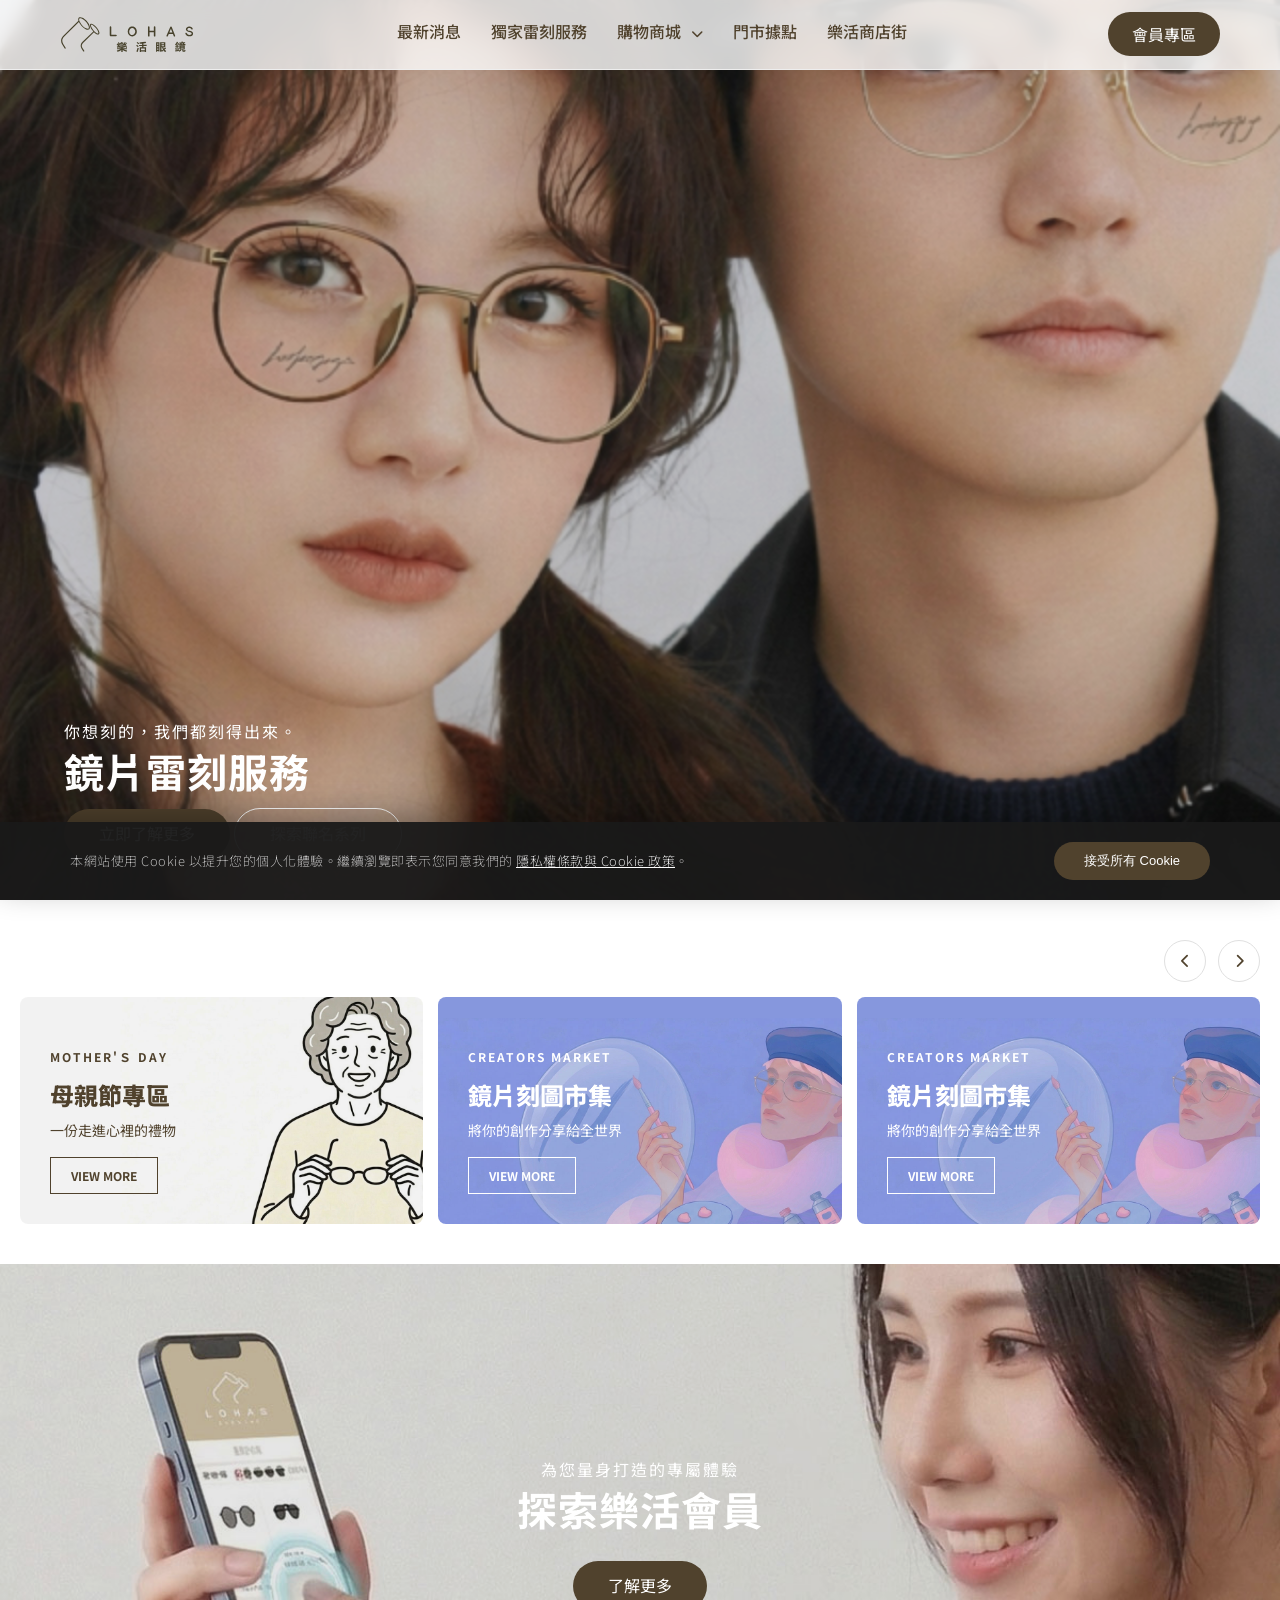
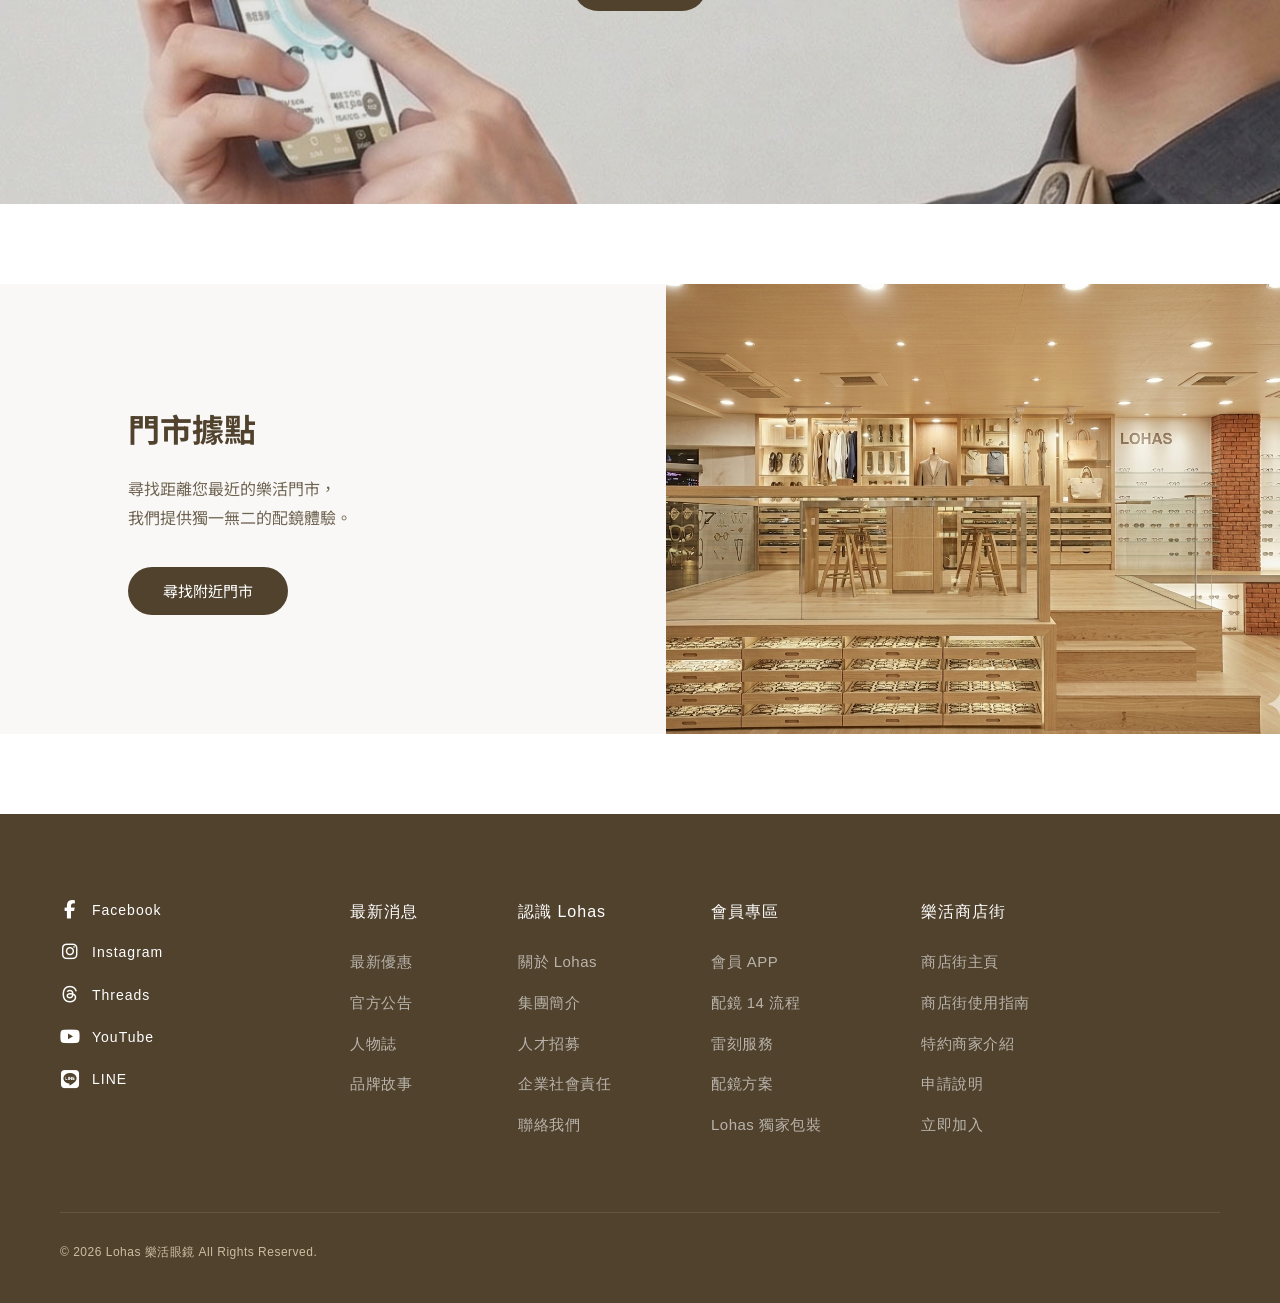
==== index.html @ c3aa62bb "Update index.html" ====
<!DOCTYPE html>
<html lang="zh-tw">
<head>
    <meta charset="UTF-8">
    <meta name="viewport" content="width=device-width, initial-scale=1.0">
    <title>Lohas 樂活眼鏡</title>
    <link rel="stylesheet" href="style.css">
    <link rel="stylesheet" href="https://cdnjs.cloudflare.com/ajax/libs/font-awesome/6.5.1/css/all.min.css">
    <link href="https://fonts.googleapis.com/css2?family=Noto+Sans+TC:wght@400;500;700&display=swap" rel="stylesheet">
</head>
<body>

<header class="main-header">
    <nav class="nav-container">
        <div class="logo">
    <a href="index.html">
        <img src="images/lohas-logo.svg" alt="Lohas樂活眼鏡">
    </a>
</div>

        <div class="menu-toggle" id="mobile-menu">
            <span class="bar"></span>
            <span class="bar"></span>
            <span class="bar"></span>
        </div>

        <ul class="nav-links" id="nav-list">
            <li><a href="/news/1-最新消息">最新消息</a></li>
            <li><a href="/page/1/457">獨家雷刻服務</a></li>
            <li class="dropdown-parent mega-menu-parent">
    <a href="#">購物商城 <i class="fas fa-chevron-down dropdown-icon"></i></a>
    <div class="mega-menu">
        <div class="mega-menu-container">
            <div class="mega-image">
                <img src="images/mega-parent.jpg" alt="購物商城導覽">
            </div>
            <div class="mega-content">
                <div class="mega-column">
                    <h4>光學眼鏡</h4>
                    <ul>
                        <li><a href="https://www.lohaseyewear.com/product/list/47">複合眼鏡</a></li>
                        <li><a href="https://www.lohaseyewear.com/product/list/48">眉框眼鏡</a></li>
                        <li><a href="https://www.lohaseyewear.com/product/list/45">金屬眼鏡</a></li>
                        <li><a href="https://www.lohaseyewear.com/product/list/46">粗框眼鏡</a></li>
                        <li><a href="https://www.lohaseyewear.com/product/list/292">雙槓眼鏡</a></li>
                        <li><a href="https://www.lohaseyewear.com/product/list/49">透明框眼鏡</a></li>
                    
                    </ul>
                </div>
                <div class="mega-column">
                    <h4>風格眼鏡</h4>
                    <ul>
                        <li><a href="https://www.lohaseyewear.com/product/list/7">MORRI｜木紋眼鏡</a></li>
                        <li><a href="https://www.lohaseyewear.com/product/list/50">時祤｜圓框眼鏡</a></li>
                        <li><a href="https://www.lohaseyewear.com/product/list/52">Oloroso｜原木眼鏡</a></li>
                        <li><a href="https://www.lohaseyewear.com/product/list/55">W｜商務眼鏡</a></li>
                        <li><a href="https://www.lohaseyewear.com/product/list/53">1974｜美式復古</a></li>
                        <li><a href="https://www.lohaseyewear.com/product/list/54">Twins Ocean｜兩用眼鏡</a></li>
                        <li><a href="https://www.lohaseyewear.com/product/list/56">BRONX｜嘻哈眼鏡</a></li>
                        <li><a href="https://www.lohaseyewear.com/product/list/57">THE BLOCK｜運動眼鏡</a></li>
                        <li><a href="https://www.lohaseyewear.com/product/list/51">Měi Lin｜男神眼鏡</a></li>
                        <li><a href="https://www.lohaseyewear.com/product/list/59">YOUNG｜輕熟款</a></li>
                        <li><a href="https://www.lohaseyewear.com/product/list/58">TAKUMI｜工藝眼鏡</a></li>
                    </ul>
                </div>
                <div class="mega-column">
                    <h4>周邊配件</h4>
                    <ul>
                        <li><a href="https://www.lohaseyewear.com/product/list/11">隱形眼鏡</a></li>
                        <li><a href="https://www.lohaseyewear.com/product/list/309">食鹽水｜保養液</a></li>
                        <li><a href="https://www.lohaseyewear.com/product/list/297">樂活包裝</a></li>
                        <li><a href="https://www.lohaseyewear.com/product/list/328">創意小物</a></li>
                    </ul>
                </div>
            </div>
        </div>
    </div>
</li>
            <li><a href="/allstore/1-門市據點">門市據點</a></li>
            <li><a href="/vipstore">樂活商店街</a></li>
            <li class="mobile-cta"><a href="/loginM.html" class="btn-primary">會員專區</a></li>
        </ul>

        <div class="nav-cta">
            <a href="#" class="btn-primary">會員專區</a>
        </div>
    </nav>
</header>
    
<section class="hero-banner">
    <div class="hero-content">
        <p class="hero-subtitle">你想刻的，我們都刻得出來。</p>
        <h1 class="hero-title">鏡片雷刻服務</h1>
        
        <div class="hero-btns">
            <a href="#" class="btn btn-primary">立即了解更多</a>
            <a href="#" class="btn btn-outline">探索聯名系列</a>
        </div>
    </div>
    <div class="hero-bg">
        <picture>
  <source srcset="images/hero-banner-mobile.jpg" media="(max-width: 768px)">
  <img src="images/hero-banner.jpg" alt="最新消息">
</picture>
    </div>
</section>
    
<section class="owndays-grid-section">
    <div class="owndays-wrapper">
        
        <div class="owndays-header">
            <div class="owndays-controls">
                <button class="scroll-btn prev-btn"><i class="fas fa-chevron-left"></i></button>
                <button class="scroll-btn next-btn"><i class="fas fa-chevron-right"></i></button>
            </div>
        </div>

        <div class="owndays-container" id="owndays-container">
           <a href="#" class="owndays-item mother-day">
                <div class="item-overlay">
                    <span class="tag">MOTHER'Ｓ DAY</span>
                    <h2>母親節專區</h2>
                    <p>一份走進心裡的禮物</p>
                    <span class="btn-more">VIEW MORE</span>
                </div>
                <picture>
                    <source srcset="images/mother-banner-mobile.jpg" media="(max-width: 768px)">
                    <img src="images/mother-banner.jpg" alt="母親節">
                </picture>
            </a>

            <a href="#" class="owndays-item creators-market">
                <div class="item-overlay">
                    <span class="tag">CREATORS MARKET</span>
                    <h2>鏡片刻圖市集</h2>
                    <p>將你的創作分享給全世界</p>
                    <span class="btn-more">VIEW MORE</span>
                </div>
                <img src="images/market-banner.jpg" alt="刻圖市集">
            </a>

             <a href="#" class="owndays-item creators-market">
                <div class="item-overlay">
                    <span class="tag">CREATORS MARKET</span>
                    <h2>鏡片刻圖市集</h2>
                    <p>將你的創作分享給全世界</p>
                    <span class="btn-more">VIEW MORE</span>
                </div>
                <img src="images/market-banner.jpg" alt="刻圖市集">
            </a>
            
        </div>
    </div>
</section>

<section class="secondary-banner">
    <div class="hero-bg">
        <picture>
            <source srcset="images/secondary-banner.jpg" media="(max-width: 768px)">
            <img src="images/secondary-banner.jpg" alt="更多樂活服務">
        </picture>
    </div>
    
    <div class="hero-content">
        <p class="hero-subtitle">為您量身打造的專屬體驗</p>
        <h2 class="hero-title">探索樂活會員</h2>
        <div class="hero-btns">
            <a href="#" class="btn btn-primary">了解更多</a>
        </div>
    </div>
</section>

<section class="store-location-section">
    <div class="store-location-container">
        <div class="store-text-block">
            <h2 class="store-title">門市據點</h2>
            <p class="store-desc">尋找距離您最近的樂活門市，<br>我們提供獨一無二的配鏡體驗。</p>
            <a href="/allstore/1-門市據點" class="btn btn-store">尋找附近門市</a>
        </div>
        <div class="store-image-block">
            <img src="images/store-exterior.jpg" alt="Lohas 樂活眼鏡 門市實景">
        </div>
    </div>
</section>
    
<script>
    // 手機版選單切換邏輯
    document.addEventListener('DOMContentLoaded', () => {
        const menu = document.getElementById('mobile-menu');
        const navList = document.getElementById('nav-list');

        menu.addEventListener('click', () => {
            menu.classList.toggle('active');
            navList.classList.toggle('active');
            // 防止捲動
            document.body.style.overflow = navList.classList.contains('active') ? 'hidden' : 'auto';
        });
    });
</script>

<script>
    document.addEventListener('DOMContentLoaded', () => {
        const cookieBanner = document.getElementById('cookie-banner');
        const acceptBtn = document.getElementById('accept-cookies');

        // 1. 檢查是否已經接受過 Cookie
        if (!localStorage.getItem('lohas_cookies_accepted')) {
            // 延遲 1.5 秒彈出，模仿高品質網頁的細節
            setTimeout(() => {
                cookieBanner.classList.add('show');
            }, 1500);
        }

        // 2. 點擊接受按鈕
        acceptBtn.addEventListener('click', () => {
            cookieBanner.style.transform = 'translateY(100%)'; // 向下滑動消失
            
            // 存入 localStorage，下次進站就不會再看到
            localStorage.setItem('lohas_cookies_accepted', 'true');
            
            // 延遲移除 class
            setTimeout(() => {
                cookieBanner.classList.remove('show');
            }, 600);
        });
    });
</script>

<script>
document.addEventListener('DOMContentLoaded', () => {
    // 取得所有 Footer 的標題 (<h3>)
    const footerHeaders = document.querySelectorAll('.footer-column h3');

    footerHeaders.forEach(header => {
        header.addEventListener('click', function() {
            // 只有在手機版 (螢幕寬度 <= 768px) 才執行
            if (window.innerWidth <= 768) {
                const column = this.parentElement;
                
                // 切換 active 狀態
                column.classList.toggle('active');
                
                // 偵錯用：如果有在主控台看到這行，代表 JS 沒問題
                console.log('Footer 點擊成功，目前狀態：', column.classList.contains('active'));
            }
        });
    });
});
</script>

<script>
    document.addEventListener('DOMContentLoaded', () => {
        // ... 原本的手機選單與 Cookie 邏輯 ...

        // 新增：手機版 Dropdown 點擊展開邏輯
        const dropdownParents = document.querySelectorAll('.dropdown-parent > a');
        
        dropdownParents.forEach(parent => {
            parent.addEventListener('click', function(e) {
                // 只有在手機版尺寸才觸發點擊展開
                if (window.innerWidth <= 768) {
                    e.preventDefault(); // 阻止原本的連結跳轉
                    const parentLi = this.parentElement;
                    parentLi.classList.toggle('active');
                }
            });
        });
    });
</script>
    
<script>
document.addEventListener('DOMContentLoaded', () => {
    const megaMenuParent = document.querySelector('.mega-menu-parent');
    
    if (megaMenuParent) {
        // 當滑鼠移入「購物商城」（電腦版巨型選單觸發點）
        megaMenuParent.addEventListener('mouseenter', () => {
            if (window.innerWidth > 768) {
                document.body.classList.add('no-scroll');
            }
        });

        // 當滑鼠移出巨型選單區域
        megaMenuParent.addEventListener('mouseleave', () => {
            if (window.innerWidth > 768) {
                document.body.classList.remove('no-scroll');
            }
        });
    }
});
</script>


<script>
document.addEventListener('DOMContentLoaded', () => {
    const cardContainer = document.getElementById('owndays-container');
    const prevBtn = document.querySelector('.prev-btn');
    const nextBtn = document.querySelector('.next-btn');

    if (cardContainer && prevBtn && nextBtn) {
        prevBtn.addEventListener('click', () => {
            // 動態取得第一張卡片的寬度，加上 15px 的 gap 間距
            const cardWidth = cardContainer.children[0].offsetWidth + 15;
            cardContainer.scrollBy({ left: -cardWidth, behavior: 'smooth' });
        });

        nextBtn.addEventListener('click', () => {
            const cardWidth = cardContainer.children[0].offsetWidth + 15;
            cardContainer.scrollBy({ left: cardWidth, behavior: 'smooth' });
        });
    }
});
</script> 

    
<footer class="main-footer">
    <div class="footer-container">
       
        <div class="footer-links">
            <div class="footer-social-wrap">
               
    <a href="#" class="social-link"><i class="fab fa-facebook-f"></i> Facebook</a>
    <a href="#" class="social-link"><i class="fab fa-instagram"></i> Instagram</a>
    <a href="#" class="social-link"><i class="fa-brands fa-threads"></i> Threads</a> <a href="#" class="social-link"><i class="fab fa-youtube"></i> YouTube</a>
    <a href="#" class="social-link"><i class="fab fa-line"></i> LINE</a>
            </div>
            <div class="footer-column">
                <h3>最新消息</h3>
                <ul>
                    <li><a href="#">最新優惠</a></li>
                    <li><a href="#">官方公告</a></li>
                    <li><a href="#">人物誌</a></li>
                    <li><a href="#">品牌故事</a></li>
                </ul>
            </div>

            <div class="footer-column">
                <h3>認識 Lohas</h3>
                <ul>
                    <li><a href="#">關於 Lohas</a></li>
                    <li><a href="#">集團簡介</a></li>
                    <li><a href="#">人才招募</a></li>
                    <li><a href="#">企業社會責任</a></li>
                    <li><a href="#">聯絡我們</a></li>
                </ul>
            </div>

            <div class="footer-column">
                <h3>會員專區</h3>
                <ul>
                    <li><a href="#">會員 APP</a></li>
                    <li><a href="#">配鏡 14 流程</a></li>
                    <li><a href="#">雷刻服務</a></li>
                    <li><a href="#">配鏡方案</a></li>
                    <li><a href="#">Lohas 獨家包裝</a></li>
                </ul>
            </div>

             <div class="footer-column">
                <h3>樂活商店街</h3>
                <ul>
                    <li><a href="#">商店街主頁</a></li>
                    <li><a href="#">商店街使用指南</a></li>
                    <li><a href="#">特約商家介紹</a></li>
                    <li><a href="#">申請說明</a></li>
                    <li><a href="#">立即加入</a></li>
                </ul>
            </div>
            
        </div>


<div class="footer-bottom">
        
            <p>&copy; 2026 Lohas 樂活眼鏡 All Rights Reserved.</p>
        </div>
    </div>
</footer>
    <div id="cookie-banner" class="cookie-banner">
    <div class="cookie-container">
        <div class="cookie-content">
            <p>本網站使用 Cookie 以提升您的個人化體驗。繼續瀏覽即表示您同意我們的 <a href="#privacy-policy">隱私權條款與 Cookie 政策</a>。</p>
        </div>
        <div class="cookie-actions">
            <button id="accept-cookies" class="btn-cookie-accept">接受所有 Cookie</button>
        </div>
    </div>
</div>
</body>
</html>
---- style.css ----
/* --- 基礎設定 --- */
* {
    margin: 0;
    padding: 0;
    box-sizing: border-box;
}

body {
    font-family: "Noto Sans TC", "PingFang TC", "Microsoft JhengHei", sans-serif;
    color: #333;
    line-height: 1.6;
}

/* --- Header 導覽列 --- */
.main-header {
    background-color: rgba(255, 255, 255, 0.8);
    backdrop-filter: blur(10px);
    -webkit-backdrop-filter: blur(10px);
    width: 100%;
    height: 70px;
    position: fixed;
    top: 0;
    left: 0;
    z-index: 9999;
    border-bottom: 1px solid #eee;
    display: flex;
    align-items: center;
}

.nav-container {
    width: 100%;
    max-width: 1200px;
    margin: 0 auto;
    padding: 0 20px;
    display: flex;
    justify-content: space-between;
    align-items: center;
}

/* Logo */
.logo img {
    /* 這是控制 Logo 大小的關鍵 */
    height: 35px; /* 電腦版建議高度 */
    width: auto;  /* 寬度自動依比例縮放 */
    display: block;
    object-fit: contain;
}

/* --- 電腦版巨型選單 (Mega Menu) --- */
@media (min-width: 769px) {
    /* 讓巨型選單相對於整個導覽列定位，以達到滿版感 */
    .mega-menu-parent {
        position: static !important; 
    }

    .mega-menu {
        position: absolute;
        top: 70px; /* Header 的高度 */
        left: 0;
        width: 100%;
        background-color: #fff;
        box-shadow: 0 15px 30px rgba(0, 0, 0, 0.05);
        border-bottom: 1px solid #eee;
        
        /* 隱藏邏輯 */
        opacity: 0;
        visibility: hidden;
        transform: translateY(10px);
        transition: all 0.4s cubic-bezier(0.25, 0.8, 0.25, 1);
        z-index: -1;
    }

    /* 滑過顯示 */
    .mega-menu-parent:hover .mega-menu {
        opacity: 1;
        visibility: visible;
        transform: translateY(0);
    }

    .mega-menu-container {
        display: flex;
        width: 100%;       /* 佔滿整個螢幕寬度 */
        height: 420px;     /* 固定高度 */
        margin: 0;         /* 移除置中，確保靠左 */
        padding: 0;        /* 移除內距 */
        background-color: #fff; /* 確保背景為純白 */
    }

    /* 3. 左側圖片區塊：確保寬度固定且圖片填滿 */
    .mega-image {
        flex: 0 0 45%;     /* 調整圖片佔比，可依需求縮放 */
        height: 100%;
        overflow: hidden; /* 確保圖片不溢出 */
    }

    .mega-image img {
        width: 100%;
        height: 100%;
        object-fit: cover;
        display: block;    /* 移除圖片下方微小間隙 */
    }

    /* 右側文字內容區 */
    .mega-content {
        flex: 1;
        display: grid;
        grid-template-columns: repeat(3, 1fr);
        max-height: 450px;
        overflow-y: auto;
        padding: 40px 40px 60px 80px;
        background-color: #fff;
        gap: 30px;
        align-content: start;
    }

    .mega-column h4 {
        font-size: 13px;
        color: #50422D;
        margin-bottom: 20px;
        font-weight: 500;
        letter-spacing: 1px;
        border-bottom: 1px solid #f0f0f0;
        padding-bottom: 10px;
    }

    .mega-column ul {
        list-style: none;
        padding: 0;
    }

    .mega-column ul li {
        margin-bottom: 12px;
    }

    .mega-column ul li a {
        font-size: 16px;
        color: #50422D;
        text-decoration: none;
        transition: color 0.3s;
    }

    .mega-column ul li a:hover {
        color: #CDBEA2;
    }
}

/* --- 手機版相容性修正 --- */
@media (max-width: 768px) {
    /* 隱藏巨型選單的圖片與橫向排版，維持原本的列表形式 */
    .mega-image {
        display: none;
    }
    
    .mega-menu {
        /* 覆寫電腦版定位，讓它在手機版變回正常的展開列表 */
        position: relative;
        top: 0;
        opacity: 1;
        visibility: visible;
        transform: none;
        box-shadow: none;
        max-height: 0;
        overflow: hidden;
        transition: max-height 0.4s ease;
    }

    /* 當手機版點擊 active 時展開 */
    .mega-menu-parent.active .mega-menu {
        max-height: 1000px;
    }

    .mega-content {
        padding: 10px 0;
    }

    .mega-column h4 {
        display: none; /* 手機版通常不顯示次級標題以精簡空間 */
    }

    .mega-column ul li a {
        font-size: 16px;
        padding: 12px 0;
        display: block;
        color: rgba(80, 66, 45, 0.7);
        text-align: center;
    }
}
/* --- 導覽列 Dropdown (電腦版) --- */
.nav-links li {
    position: relative; /* 讓次選單以此為定位基準 */
}

.dropdown-icon {
    font-size: 12px;
    margin-left: 6px;
    transition: transform 0.3s ease;
}

.dropdown-menu {
    position: absolute;
    top: 100%;
    left: 50%;
    transform: translateX(-50%) translateY(15px); /* 預設往下微調，準備做浮現動畫 */
    background-color: #ffffff;
    min-width: 160px;
    box-shadow: 0 8px 24px rgba(80, 66, 45, 0.08); /* 輕柔的大地色系陰影 */
    border-radius: 8px;
    padding: 10px 0;
    list-style: none;
    
    /* 預設隱藏 */
    opacity: 0;
    visibility: hidden;
    transition: all 0.3s cubic-bezier(0.25, 0.8, 0.25, 1);
}

/* 滑過時顯示選單與旋轉箭頭 */
.nav-links li.dropdown-parent:hover .dropdown-menu {
    opacity: 1;
    visibility: visible;
    transform: translateX(-50%) translateY(0);
}

.nav-links li.dropdown-parent:hover .dropdown-icon {
    transform: rotate(180deg);
}

/* Dropdown 內的連結樣式 */
.dropdown-menu li {
    width: 100%;
}

.dropdown-menu a {
    display: block;
    padding: 10px 24px;
    font-size: 15px;
    color: #50422D;
    text-align: center;
    transition: background-color 0.3s, color 0.3s;
}

.dropdown-menu a:hover {
    background-color: #F9F8F6; /* 極淡的溫潤背景色 */
    color: #CDBEA2;
}

/* 導覽連結 (電腦版) */
.nav-links {
    display: flex;
    list-style: none;
    gap: 30px;
    align-items: center; /* 確保主選單項目完美垂直置中 */
}

/* 基礎設定：應用於所有選單連結 */
.nav-links a {
    text-decoration: none !important; /* 強制移除預設底線 */
    color: #50422D;
    font-size: 16px;
    font-weight: 500;
    transition: color 0.3s;
}

/* 確保下拉選單 (光學眼鏡等) 滑過時維持變色，且絕對沒有底線 */
.dropdown-menu a:hover {
    color: #CDBEA2 !important; 
}

/* --- 電腦版主選單設定 --- */
@media (min-width: 769px) {
    /* 第一層主選單的 a 標籤設定 */
    .nav-links > li > a {
        display: inline-block;
        position: relative;
        padding-bottom: 6px; /* 在區塊內預留底線空間，不干擾外層排版高度 */
    }

    /* 主選單滑過時，文字維持原色 */
    .nav-links > li:hover > a {
        color: #50422D !important;
    }

    /* 繪製 1px 極細黑色底線 */
    .nav-links > li > a::after {
        content: '';
        position: absolute;
        bottom: 0;
        left: 0;
        width: 0;
        height: 1px;
        background-color: #000;
        transition: width 0.3s ease-in-out;
    }

    /* 排除手機版按鈕 (.mobile-cta) 不要產生底線 */
    .nav-links > li.mobile-cta > a::after {
        display: none !important;
    }

    /* 滑過主選單時，底線展開至 100% */
    .nav-links > li:not(.mobile-cta):hover > a::after {
        width: 100%;
    }

    /* 終極保險：徹底清除下拉選單內任何可能的底線與虛影 */
    .dropdown-menu a::after {
        content: none !important;
        display: none !important;
        width: 0 !important;
    }
}

/* 當選單開啟時，禁止 body 捲動 */
body.no-scroll {
    overflow: hidden;
    height: 100%;
}

/* 按鈕 */
.btn-primary {
    background-color: #50422D;
    color: #fff !important;
    padding: 10px 24px;
    border-radius: 50px;
    font-size: 16px;
    text-decoration: none;
    transition: background-color 0.3s ease; /* 新增這行：讓變色效果更順暢 */
}

.btn-primary:hover {
    background-color: #765F4A; 
}

.mobile-cta {
    display: none; /* 電腦版隱藏選單內的按鈕 */
}

/* 漢堡按鈕 (電腦版隱藏) */
.menu-toggle {
    display: none;
    flex-direction: column;
    cursor: pointer;
    gap: 6px;
}

.bar {
    width: 25px;
    height: 2px;
    background-color: #333;
    transition: 0.3s;
}

/* --- 手機版 RWD (螢幕小於 768px) --- */
@media screen and (max-width: 768px) {
    .nav-cta {
        display: none; /* 隱藏原本右側按鈕 */
    }
    .logo img {
        height: 28px; /* 手機版略縮小，更精緻 */
    }
    .menu-toggle {
        display: flex; /* 顯示漢堡按鈕 */
    }

    .nav-links {
        position: fixed;
        top: 70px;
        left: -100%; /* 預設藏在左邊 */
        width: 100%;
        height: calc(100vh - 70px);
        height: calc(100dvh - 70px);
        background-color: #fff;
        flex-direction: column;
        align-items: center;
        padding-top: 60px;
        padding-bottom: 80px;
        gap: 35px;
        transition: 0.4s ease-in-out;
        overflow-y: auto;
        -webkit-overflow-scrolling: touch;
        
    }

    .nav-links.active {
        left: 0; /* 點擊後展開 */
    }

    .nav-links a {
        font-size: 20px;
    }

    .mobile-cta {
        display: block;
        margin-top: 20px;
    }

    /* 漢堡變叉叉動畫 */
    .menu-toggle.active .bar:nth-child(1) {
        transform: translateY(8px) rotate(45deg);
    }
    .menu-toggle.active .bar:nth-child(2) {
        opacity: 0;
        transform: translateX(-10px); /* 讓它往旁邊滑出，確保不會留在原地變成點 */
    }
    .menu-toggle.active .bar:nth-child(3) {
        transform: translateY(-8px) rotate(-45deg);
    }

    /* 手機版 Dropdown 修正覆寫 */
    /* 這裡加入 :hover 是為了抵銷手機點擊時產生的殘留 hover 狀態 */
    .dropdown-menu,
    .nav-links li.dropdown-parent:hover .dropdown-menu {
        position: relative;
        top: 0;
        left: 0;
        transform: none !important; /* 加上 !important，絕對禁止它往旁邊亂跑 */
        box-shadow: none;
        background-color: transparent;
        min-width: 100%;
        padding: 0;
        
        /* 預設收合 */
        max-height: 0;
        overflow: hidden;
        opacity: 0;
        visibility: hidden;
        transition: max-height 0.4s ease, opacity 0.4s ease;
        
        /* 讓次選單的文字也跟著主選單置中 */
        text-align: center; 
    }

    .dropdown-menu a {
        font-size: 16px;
        padding: 12px 0;
        color: rgba(80, 66, 45, 0.7); /* 稍微淡一點，區分層級 */
    }

    /* 點擊展開後的狀態 */
    .nav-links li.dropdown-parent.active .dropdown-menu {
        max-height: 300px; /* 給予足夠的展開空間 */
        opacity: 1;
        visibility: visible;
        margin-top: 15px;  /* 展開時，與上方的字保持一點呼吸空間 */
    }

    /* 確保箭頭在手機版只有在 active (點擊展開) 時才反轉 */
    .dropdown-parent.active .dropdown-icon {
        transform: rotate(180deg) !important;
    }
    .nav-links li.dropdown-parent:hover .dropdown-icon {
        transform: none; /* 抵銷電腦版 hover 箭頭反轉 */
    }
    .nav-links li.dropdown-parent.active:hover .dropdown-icon {
        transform: rotate(180deg); /* 確保展開狀態下點擊不會轉回來 */
    }

    /* --- 修正：手機版主選單與箭頭的對齊 --- */
    .nav-links li.dropdown-parent > a {
        display: flex;
        align-items: center;
        justify-content: center; /* 確保在手機版置中 */
        gap: 8px; /* 文字與箭頭的間距 */
    }

    /* 確保箭頭大小在手機版適中，並有順暢的動畫 */
    .dropdown-parent .dropdown-icon {
        font-size: 14px; /* 箭頭稍微小一點比較精緻 */
        transition: transform 0.3s ease;
    }

    /* 確保展開時箭頭確實反轉 (提高權重) */
    .nav-links li.dropdown-parent.active > a .dropdown-icon {
        transform: rotate(180deg) !important;
    }
}
/* Hero Banner 容器 */
.hero-banner {
    position: relative;
    width: 100%;
    height: 100vh; /* 滿版高度，如需縮小可改為 80vh */
    display: flex;
    align-items: flex-end;    /* 垂直對齊：底部 */
    justify-content: flex-start; /* 水平對齊：左側 */
    overflow: hidden;
    color: #fff; /* 文字顏色通常為白色 */
    padding-left: 5%;        /* 距離左邊一段距離，更有設計感 */
    padding-bottom: 40px;     /* 距離底部一段距離 */
}

/* 背景圖處理 (仿 Gogoro 的沉浸式感) */
.hero-bg {
    position: absolute;
    top: 0;
    left: 0;
    width: 100%;
    height: 100%;
    z-index: -1; /* 確保在文字下方 */
}

.hero-bg img {
    width: 100%;
    height: 100%;
    object-fit: cover; /* 關鍵：圖片會填滿容器且不變形 */
    object-position: center;
}

/* 為了讓文字清楚，可加上暗色遮罩 */
.hero-bg::after {
    content: '';
    position: absolute;
    top: 0;
    left: 0;
    width: 100%;
    height: 100%;
    background: rgba(0, 0, 0, 0.1); /* 10% 透明黑色遮罩 */
}

/* 文字內容 */
.hero-content {
    text-align: left;
    max-width: 800px;
    padding: 0x;
    
}

.hero-title {
    font-size: 2.5rem; /* 大標題 */
    font-weight: 700;
    margin-top: -10px;
    margin-bottom: 5px;
    letter-spacing: 1px;
}

.hero-subtitle {
    font-size: 1.0rem;
    margin-bottom: 5px;
    font-weight: 400;
    letter-spacing: 2px;
}

/* 按鈕設計 (仿 Gogoro 圓角簡約風) */
.hero-btns .btn {
    display: inline-block;
    padding: 12px 35px;
    border-radius: 50px; /* 圓角按鈕 */
    text-decoration: none;
    font-weight: 400;
    transition: all 0.3s ease;
    margin: 0;
}

.btn-outline {
    border: 1px solid #fff;
    color: #fff;
}

.btn-outline:hover {
    background: #fff;
    color: #333;
}

/* 手機版適應 (RWD) */
@media (max-width: 768px) {
    .hero-banner {
        padding-left: 20px;    /* 縮小左側間距，適合手機螢幕 */
        padding-bottom: 40px;  /* 縮小底部間距 */
        align-items: flex-end; /* 確保垂直靠底 */
        justify-content: flex-start; /* 確保水平靠左 */
        height: 100svh;
    }

    .hero-content {
        max-width: 90%;        /* 讓內容在手機上稍微寬一點點 */
    }

    .hero-title {
        font-size: 2.0rem;     /* 縮小標題字體 (原為 2.5rem) */
        margin-bottom: 3px;
    }

    .hero-subtitle {
        font-size: 0.9rem;     /* 縮小副標題字體 (原為 1.0rem) */
        margin-bottom: 3px;
    }

    .hero-btns .btn {
        display: inline-block; /* 確保按鈕是併排或隨文字流動 */
        padding: 8px 25px;     /* 縮小按鈕 */
        font-size: 0.85rem;    
        margin-right: 10px;    /* 關鍵：增加按鈕右邊的間距 */
        margin-top: 10px;      /* 關鍵：若按鈕被迫換行時，上方不會黏在一起 */
    }
}
/* 內容區填充 */
.content {
    padding-top: 150px;
    text-align: center;
}

.owndays-grid-section {
    padding: 40px 0;
    background-color: #fff;
}

.owndays-wrapper {
    position: relative;
    max-width: 1400px;
    margin: 0 auto;
}

.owndays-container {
    display: flex;
    gap: 15px;
    padding: 0 20px; /* 保留原本的內距 */
    overflow-x: auto; 
    scroll-snap-type: x mandatory;
    scrollbar-width: none;
}

/* --- 新增：卡片區塊頂部的排版 --- */
.owndays-header {
    display: flex;
    justify-content: flex-end; /* 讓內容（按鈕）靠右對齊 */
    padding: 0 20px;
    margin-bottom: 15px;       /* 與下方的卡片保持一點距離 */
}

.owndays-controls {
    display: flex;
    gap: 12px; /* 兩個圈圈箭頭並排時的距離 */
}

/* --- 新增：電腦版圓圈箭頭按鈕樣式 --- */
.scroll-btn {
    /* 移除原本的 position, top, left, right 等絕對定位語法 */
    width: 42px;  /* 放在右上方可以稍微縮小一點點，更精緻 */
    height: 42px;
    background-color: #ffffff;
    border: 1px solid #e0e0e0; /* 改為極淡的灰色邊框 */
    border-radius: 50%;
    color: #50422D; 
    font-size: 14px; /* 箭頭稍微縮小 */
    cursor: pointer;
    display: flex;
    align-items: center;
    justify-content: center;
    transition: all 0.3s ease;
}

/* 滑過時變成樂活褐底白字 */
.scroll-btn:hover {
    background-color: #50422D;
    color: #ffffff;
    border-color: #50422D;
    
}

/* 將按鈕往內縮一點，讓它有一半疊在圖片上的精緻感 */
.prev-btn {
    left: 10px; 
}

.next-btn {
    right: 10px; 
}

/* --- 手機版隱藏按鈕 --- */
@media (max-width: 768px) {
    .scroll-btn {
        display: none !important; /* 手機版只需靠手動滑動，不需要箭頭 */
    }
}

/* 隱藏捲軸 */
.owndays-container::-webkit-scrollbar {
    display: none;
}

.owndays-item {
    position: relative;
    flex: 1; /* 桌機端自動平分空間 */
    min-width: 0;
    aspect-ratio: 16 / 9; /* 根據 OWNDAYS 比例調整 */
    overflow: hidden;
    scroll-snap-align: start;
    text-decoration: none;
    border-radius: 8px; /* 增加一點點日系溫潤感 */
}

.owndays-item img {
    width: 100%;
    height: 100%;
    object-fit: cover;
    transition: transform 0.5s ease;
}

/* 文字遮罩層 */
.item-overlay {
    position: absolute;
    top: 0;
    left: 0;
    width: 100%;
    height: 100%;
    padding: 30px;
    background: rgba(0, 0, 0, 0.05); /* 輕微暗化讓文字更清楚 */
    color: #fff;
    display: flex;
    flex-direction: column;
    justify-content: flex-end; /* 文字靠下 */
    z-index: 2;
}

.item-overlay .tag {
    font-size: 12px;
    letter-spacing: 2px;
    margin-bottom: 10px;
    font-weight: bold;
}

.item-overlay h2 {
    font-size: 24px;
    margin-bottom: 5px;
    font-weight: 800;
}

.item-overlay p {
    font-size: 14px;
    margin-bottom: 15px;
}

.btn-more {
    font-size: 12px;
    font-weight: bold;
    border: 1px solid #fff;
    padding: 8px 20px;
    width: fit-content;
    transition: 0.3s;
}

/* 滑過效果 */
.owndays-item:hover img {
    transform: scale(1.05);
}

.owndays-item:hover .btn-more {
    background: #fff;
    color: #000;
}

/* --- 手機版 RWD --- */
@media (max-width: 768px) {
    .owndays-item {
        flex: 0 0 85%; /* 手機上一張圖佔 90%，旁邊露出下一張圖的邊緣 */
        aspect-ratio: 4 / 3; /* 手機版通常比例會縮一點 */
        scroll-snap-align: center; /* 關鍵：滑動停止時，卡片會精準對齊我們在容器設定的 padding 位置 */
    }
    .owndays-item .item-overlay {
        padding: 20px;
        justify-content: flex-end; 
    }
    
    .owndays-container {
        padding-right: 30px; /* 增加右側留白感 */
        padding-bottom: 20px;
    }

    .item-overlay h2 {
        font-size: 18px;
        margin-bottom: 2px;
    }
    .item-overlay p {
        /* 縮小描述文字下方的 margin，讓按鈕更靠近底部 */
        margin-bottom: 10px; 
    }
    .owndays-grid-section {
        padding-top: 40px;
        padding-bottom: 20px; /* 原本是 40px，減去內層的 20px，讓上下視覺總和都是 40px */
    }
}

/* 針對母親節卡片修改文字與按鈕為樂活標準色 */
.mother-day .item-overlay {
    color: #50422D; /* 更改整體文字為深褐色 */
}

/* 將 VIEW MORE 按鈕的邊框與文字也改為深褐色 */
.mother-day .btn-more {
    border: 1px solid #50422D;
    color: #50422D;
}

/* 讓滑鼠移過去 (Hover) 時，按鈕變成深褐底白字，維持整體質感 */
.mother-day:hover .btn-more {
    background: #50422D;
    color: #ffffff;
}

/* --- 底部滿版橫幅 (Secondary Banner) --- */
.secondary-banner {
    position: relative;
    width: 100%;
    height: 60vh; /* 高度為螢幕的 60%，可依需求修改數字 */
    min-height: 400px; /* 確保螢幕太小時不會縮得太扁 */
    display: flex;
    align-items: center;     /* 垂直置中 */
    justify-content: center; /* 水平置中 */
    overflow: hidden;
    color: #fff;
}

/* 讓裡面的內容置中排版 */
.secondary-banner .hero-content {
    text-align: center; 
    z-index: 2; /* 確保文字在背景遮罩之上 */
    padding: 0 20px;
}

/* 讓按鈕在置中排版時更美觀 */
.secondary-banner .hero-btns .btn {
    margin: 15px 5px 0 5px;
}

/* 手機版 RWD 高度微調 */
@media (max-width: 768px) {
    .secondary-banner {
        height: 50vh; 
        min-height: 350px;
    }
}

/* --- 門市據點區塊 (左右分割版型) --- */
.store-location-section {
    width: 100%;
    background-color: #fff;
    padding: 80px 0; /* 讓上下留白多一點，營造日系空氣感 */
}

.store-location-container {
    width: 100%;       /* 改為 100% 寬度 */
    max-width: none;   /* 移除 1200px 的限制 */
    margin: 0 auto;
    display: flex;
    align-items: stretch; /* 讓左右區塊等高 */
    background-color: #F9F8F6; /* 溫潤的大地色系背景 */
    border-radius: 0px;
    overflow: hidden; /* 確保圖片圓角不會突出 */
    box-shadow: none; /* 滿版設計通常不使用外陰影 */
}

.store-text-block {
    flex: 4;
    padding: 40px 10%; /* 使用百分比 padding，確保在大螢幕上文字不會太靠邊 */
    display: flex;
    flex-direction: column;
    justify-content: center;
    align-items: flex-start;
}

.store-title {
    font-size: 32px;
    color: #50422D; /* 樂活標準色 */
    margin-bottom: 20px;
    font-weight: 700;
}

.store-desc {
    font-size: 16px;
    color: #50422D;
    line-height: 1.8;
    margin-bottom: 35px;
    opacity: 0.8; /* 稍微降低透明度，讓文字看起來更細緻不突兀 */
}

.btn-store {
    background-color: #50422D;
    color: #fff !important;
    padding: 12px 35px;
    border-radius: 50px;
    font-size: 15px;
    text-decoration: none;
    transition: background-color 0.3s ease;
}

.btn-store:hover {
    background-color: #765F4A; /* 滑入時顏色稍微變淺 */
}

.store-image-block {
    flex: 6;
    position: relative;
    min-height: 450px; /* 確保圖片區塊在電腦版有足夠高度 */
}

.store-image-block img {
    position: absolute;
    top: 0;
    left: 0;
    width: 100%;
    height: 100%;
    object-fit: cover; /* 讓圖片自動填滿且不變形 */
}

/* --- 手機版 RWD --- */
@media (max-width: 768px) {
    .store-location-section {
        padding: 40px 0;
    }

    .store-location-container {
        flex-direction: column-reverse; /* 關鍵：讓圖片在上，文字區塊在下 */
        border-radius: 0px;
        box-shadow: none;
    }

    .store-text-block {
        padding: 5px 25px 40px 25px;
        align-items: center; /* 手機版文字與按鈕置中 */
        text-align: center;
    }

    .store-title {
        font-size: 26px;
    }

    .store-desc {
        font-size: 15px;
        margin-bottom: 25px;
    }

    .store-image-block {
        width: 100%;
        min-height: 280px; /* 手機版圖片高度稍微縮減 */
    }

    .store-image-block img {
        /* 6. 確保圖片填滿 */
        position: relative;
        display: block;
        width: 100%;
        height: auto;
        aspect-ratio: 4 / 3 !important; 
        object-fit: cover; /* 確保圖片填滿正方形且不變形 */
    }
}

/* --- Footer 樣式 --- */
.main-footer {
    background-color: #50422D; /* 你指定的品牌褐色 */
    color: #ffffff;
    padding: 40px 0 40px;      /* 上方留白較多，增加高級感 */
    font-family: "PingFang TC", "Helvetica Neue", "Light", sans-serif; 
    font-weight: 400; /* 設定極細 */
    letter-spacing: 0.5px; /* 增加一點字距，看起來更清爽 */
}

/* 新增：將右側選單區塊往下推 */
.footer-column {
    margin-top: 45px; /* 數字可以微調，越大離頂部越遠 */
}

.footer-container {
    max-width: 1200px;
    margin: 0 auto;
    padding: 0 20px;
}

.footer-links {
    display: flex;
    justify-content: flex-start; /* 靠左排列 */
    gap: 100px;                  /* 欄位間距 */
    margin-bottom: 60px;
}

.footer-column h3 {
    font-size: 16px;
    /* 標題也不要太粗，使用 400 (正常) 或 300 (細) */
    font-weight: 400; 
    margin-bottom: 25px;
    color: #ffffff;
    letter-spacing: 1px;
}

.footer-column ul {
    list-style: none;
    padding: 0;
}

.footer-column ul li {
    margin-bottom: 15px;         /* 項目之間的間距 */
}

.footer-column ul li a {
    text-decoration: none;
    /* 將子項目顏色稍微調暗，視覺上字會顯得更纖細 */
    color: rgba(255, 255, 255, 0.6); 
    font-weight: 400; /* 極細 */
    font-size: 15px;  /* 稍微縮小字級 */
    transition: color 0.3s;
}

.footer-column ul li a:hover {
    color: #ffffff; /* 滑鼠移入才變亮白 */
}
/* --- 新增：社群連結樣式 (極簡反白風) --- */
.footer-social-wrap {
    display: flex;
    flex-direction: column;
    gap: 20px;             /* 電腦版直排的間距 */
    min-width: 150px;
    margin-right: 40px;    /* 讓社群區塊與右側的選單保持一點呼吸空間 */
    margin-top: 45px;  
}

.social-link {
    color: #ffffff;
    text-decoration: none;
    font-size: 14px;
    font-weight: 300;      /* 採用較細的字重，呼應 Gogoro 的現代科技感 */
    display: flex;
    align-items: center;
    gap: 12px;             /* icon 與文字的間距 */
    letter-spacing: 1px;
    transition: opacity 0.3s ease;
}

.social-link:hover {
    opacity: 0.6;          /* 輕微淡化的 Hover 效果 */
}

.social-link i {
    font-size: 18px;
    width: 20px;           /* 固定 icon 寬度，確保下方文字垂直對齊 */
    text-align: center;
}

/* --- 手機版 RWD 調整 --- */
@media screen and (max-width: 768px) {
    .footer-social-wrap {
        display: grid;
        grid-template-columns: repeat(2, 1fr); 
        gap: 15px 10px;          
        padding: 10px 0 30px 0;
        margin-right: 0;
        margin-bottom: 10px;
        border-bottom: 1px solid rgba(255, 255, 255, 0.1);
        margin-top: 0; 
    }
    
    .social-link {
        justify-content: flex-start; 
    }

}
/* 底部版權與 Logo */
.footer-bottom {
    border-top: 1px solid rgba(255, 255, 255, 0.1); /* 極淡的分隔線 */
    padding-top: 30px;
    display: flex;
    justify-content: space-between;
    align-items: center;
}

.footer-bottom p {
    color: #CDBEA2;
    font-size: 12px;
    font-weight: 400;
}

/* --- 手機版 RWD 修正 --- */
@media screen and (max-width: 768px) {
    .footer-links {
        flex-direction: column; /* 垂直排列 */
        gap: 0; /* 移除原本電腦版的間距 */
    }

    .footer-column {
        margin-top: 0; /* 【新增這行】手機版歸零，維持原本緊湊整齊的選單 */
        border-bottom: 1px solid rgba(255, 255, 255, 0.1);
    }

    .footer-column h3 {
        padding: 15px 0;
        cursor: pointer;
        display: flex;
        justify-content: space-between;
        align-items: center;
        margin-bottom: 0; /* 修正：收起時不要有底邊距 */
    }

    /* 加入 + 號圖示 */
    .footer-column h3::after {
        content: '+';
        font-size: 20px;
        transition: transform 0.3s;
    }

    /* 關鍵：預設隱藏清單 */
    .footer-column ul {
        display: block !important; /* 覆蓋掉可能影響的隱藏設定 */
        max-height: 0;
        overflow: hidden;
        transition: max-height 0.4s ease-out; 
        opacity: 0;
    }

    /* 當 .active 被 JS 加入時展開 */
    .footer-column.active ul {
        max-height: 500px; /* 給一個夠大的值 */
        opacity: 1;
        padding-bottom: 20px;
    }

    /* 旋轉 + 號變成 x */
    .footer-column.active h3::after {
        transform: rotate(45deg);
    }
}
/* --- Cookie Banner 基礎樣式 --- */
.cookie-banner {
    position: fixed;
    bottom: -150px; /* 初始隱藏 */
    left: 0;
    width: 100%;
    background-color: rgba(25, 25, 25, 0.96); /* 質感深色半透明 */
    color: #fff;
    z-index: 10001;
    padding: 20px 0;
    transition: transform 0.6s cubic-bezier(0.16, 1, 0.3, 1);
    box-shadow: 0 -10px 30px rgba(0, 0, 0, 0.3);
}

/* 顯示狀態 */
.cookie-banner.show {
    transform: translateY(-150px); /* 向上滑出 */
}

.cookie-container {
    max-width: 1200px;
    margin: 0 auto;
    padding: 0 30px;
    display: flex;
    justify-content: space-between;
    align-items: center;
}

.cookie-content p {
    font-size: 13px;
    font-weight: 200; /* 極細字體 */
    letter-spacing: 0.5px;
    color: rgba(255, 255, 255, 0.8);
    line-height: 1.6;
}

.cookie-content a {
    color: #fff;
    text-decoration: underline;
    transition: opacity 0.3s;
}

/* 按鈕樣式 - 延續你的品牌褐色 #50422D */
.btn-cookie-accept {
    background-color: #50422D;
    color: #fff;
    border: none;
    padding: 10px 30px;
    border-radius: 50px;
    font-size: 13px;
    font-weight: 400;
    cursor: pointer;
    white-space: nowrap;
    transition: all 0.3s ease;
}

.btn-cookie-accept:hover {
    background-color: #765F4A;
    transform: scale(1.05);
}

/* --- 手機版 RWD 調整 --- */
@media screen and (max-width: 768px) {
    .cookie-banner {
        padding: 25px 0;
    }
    
    .cookie-banner.show {
        transform: translateY(-100%); /* 在手機版確保完全蓋過底部 */
    }

    .cookie-container {
        flex-direction: column; /* 垂直排列 */
        text-align: center;
        gap: 20px;
    }

    .cookie-content p {
        font-size: 12px;
        padding: 0 10px;
    }

    .btn-cookie-accept {
        width: 100%; /* 按鈕滿版，方便點擊 */
        max-width: 280px;
    }
}
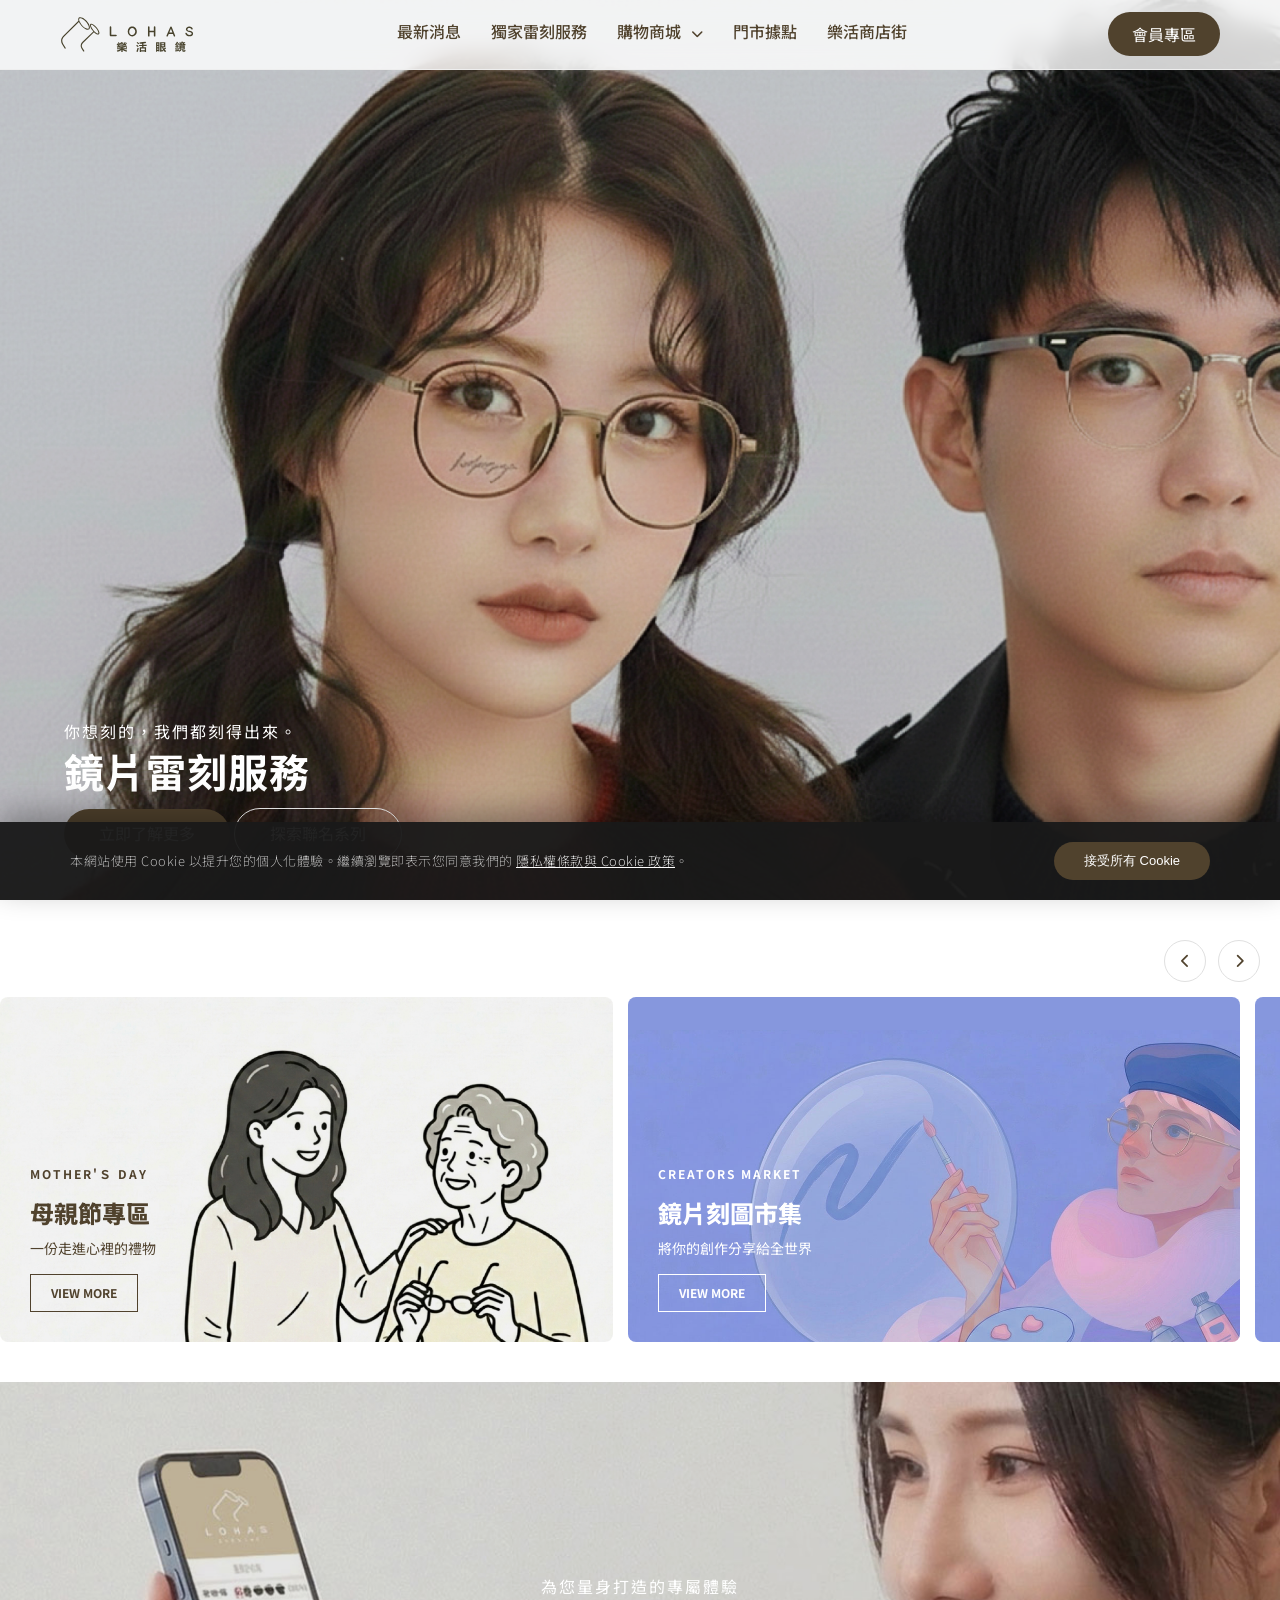
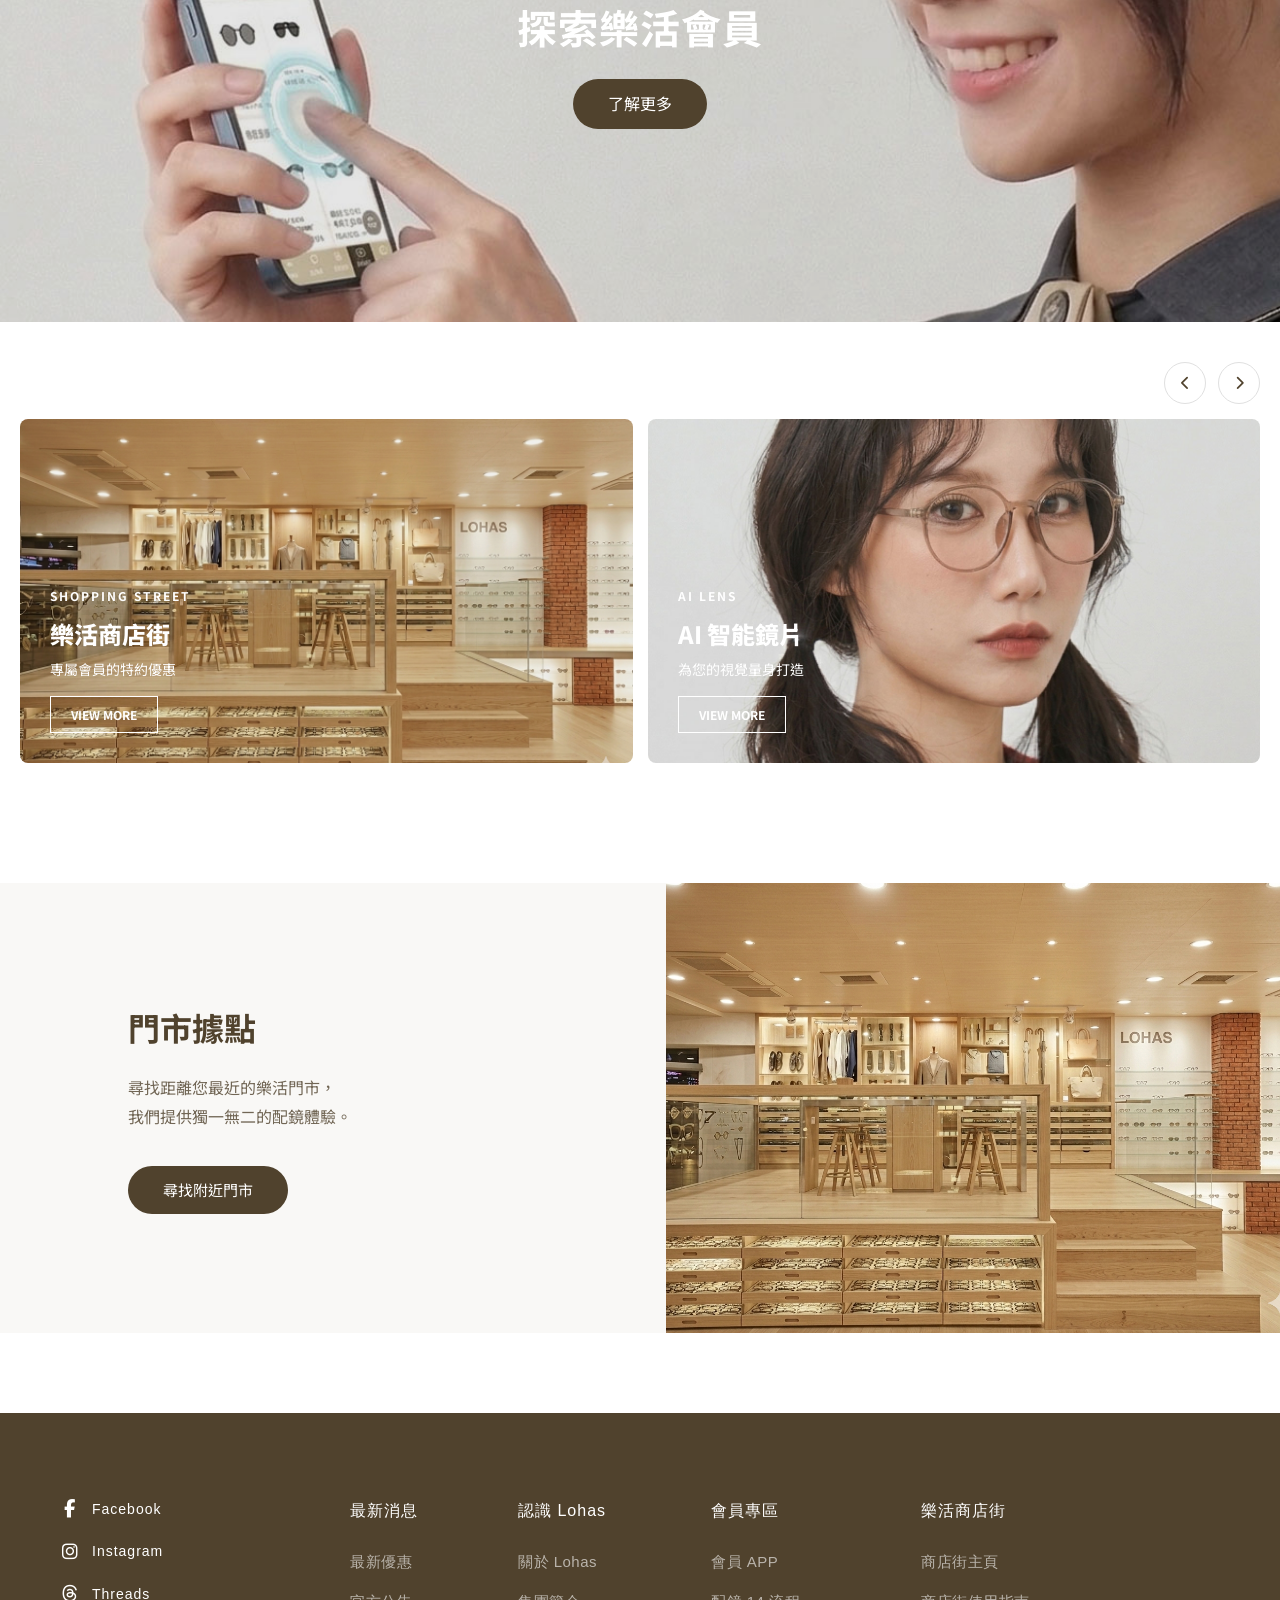
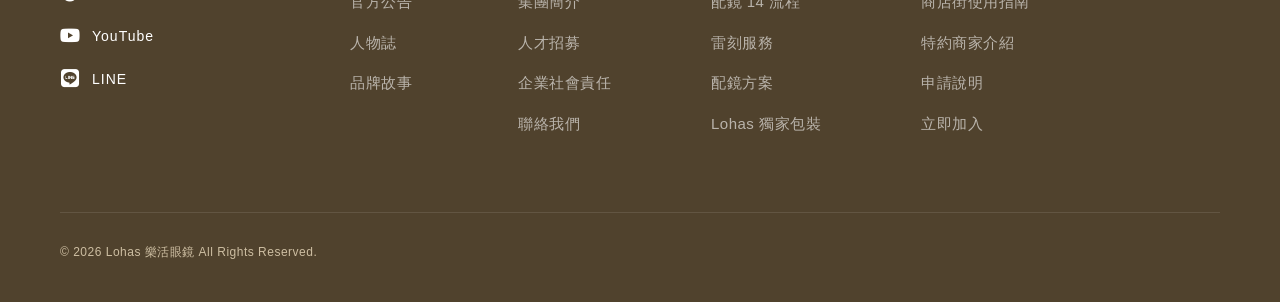
==== commit 958b5fbf: "Update index.html" ====
--- a/index.html
+++ b/index.html
@@ -170,6 +170,42 @@
     </div>
 </section>
 
+<section class="owndays-grid-section">
+    <div class="owndays-wrapper">
+        
+        <div class="owndays-header">
+            <div class="owndays-controls">
+                <button class="scroll-btn prev-btn-2"><i class="fas fa-chevron-left"></i></button>
+                <button class="scroll-btn next-btn-2"><i class="fas fa-chevron-right"></i></button>
+            </div>
+        </div>
+
+        <div class="owndays-container" id="extra-cards-container">
+            
+           <a href="#" class="owndays-item">
+                <div class="item-overlay">
+                    <span class="tag">SHOPPING STREET</span>
+                    <h2>樂活商店街</h2>
+                    <p>專屬會員的特約優惠</p>
+                    <span class="btn-more">VIEW MORE</span>
+                </div>
+                <img src="images/store-exterior.jpg" alt="樂活商店街">
+            </a>
+
+            <a href="#" class="owndays-item">
+                <div class="item-overlay">
+                    <span class="tag">AI LENS</span>
+                    <h2>AI 智能鏡片</h2>
+                    <p>為您的視覺量身打造</p>
+                    <span class="btn-more">VIEW MORE</span>
+                </div>
+                <img src="images/mega-parent.jpg" alt="AI 智能鏡片">
+            </a>
+            
+        </div>
+    </div>
+</section>
+    
 <section class="store-location-section">
     <div class="store-location-container">
         <div class="store-text-block">
--- a/style.css
+++ b/style.css
@@ -679,7 +679,7 @@
 
 .owndays-item {
     position: relative;
-    flex: 1; /* 桌機端自動平分空間 */
+    flex: 0 0 calc(50% - 7.5px);
     min-width: 0;
     aspect-ratio: 16 / 9; /* 根據 OWNDAYS 比例調整 */
     overflow: hidden;
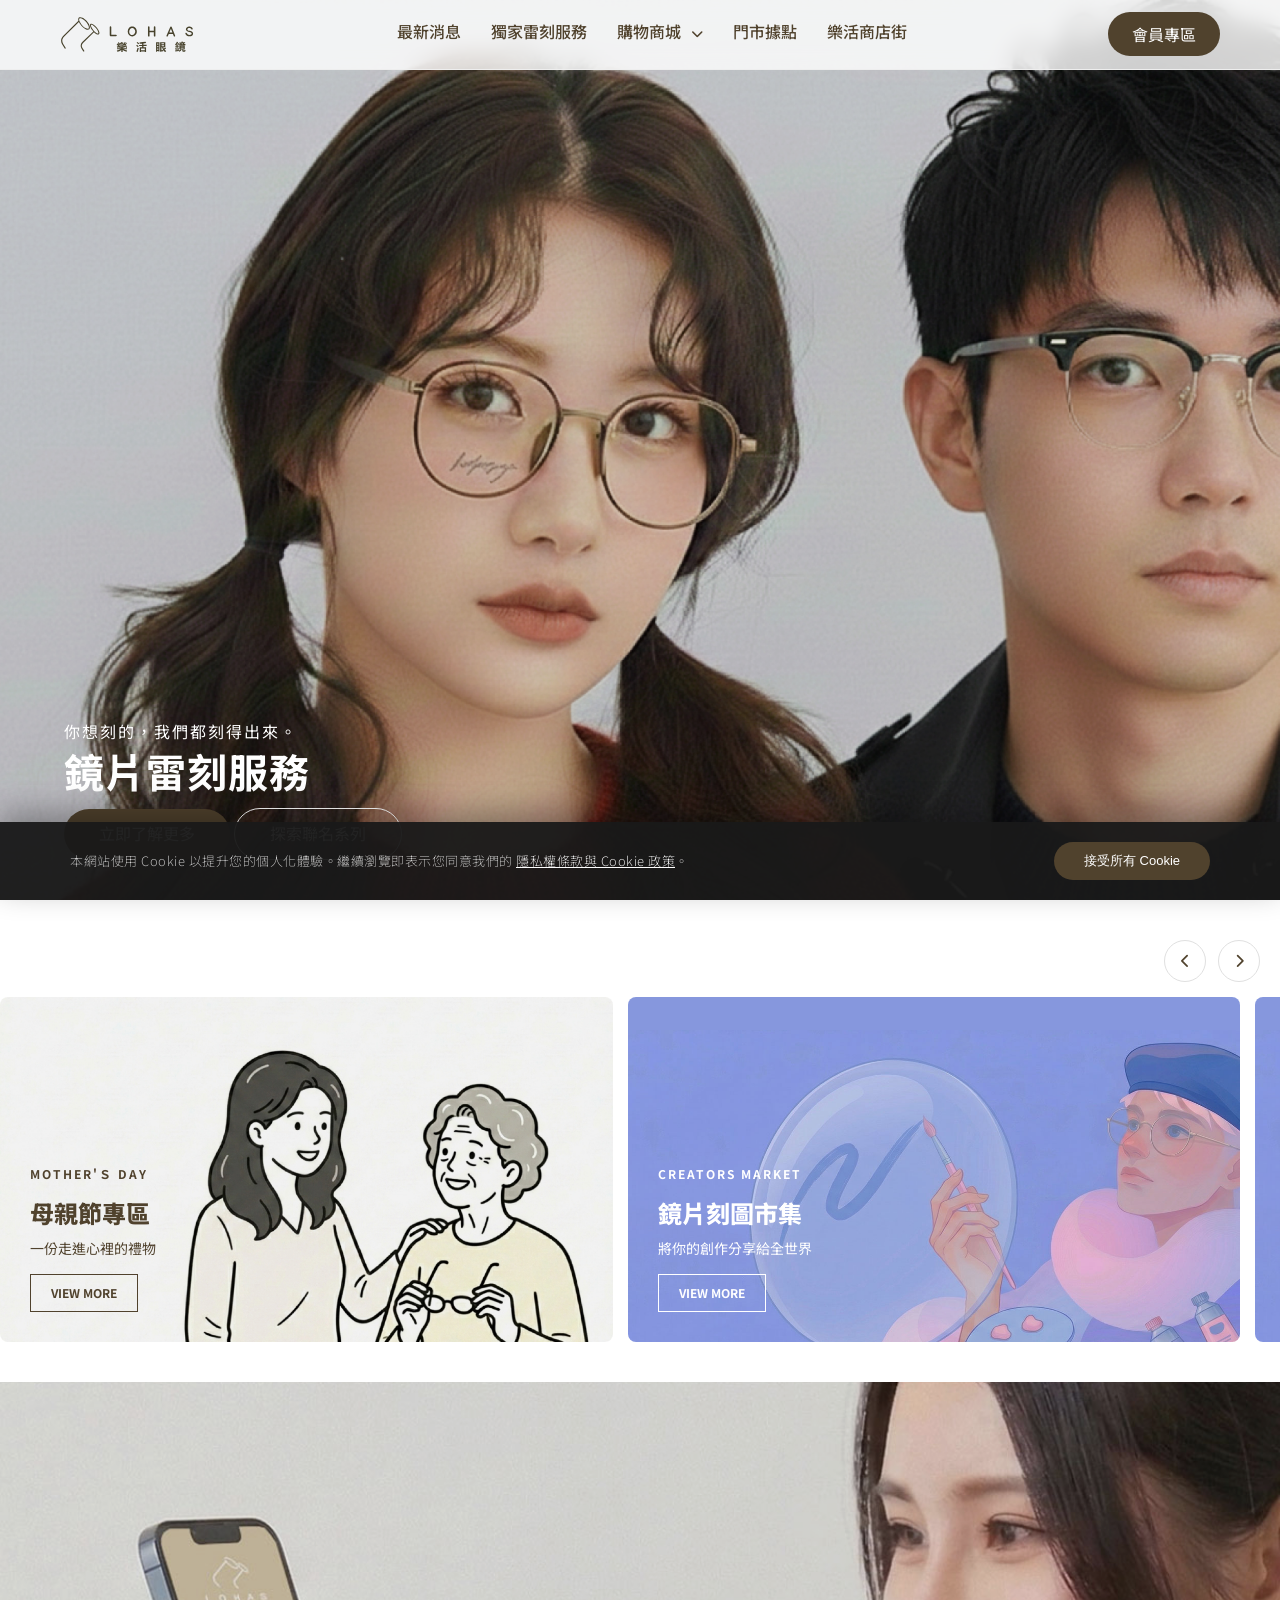
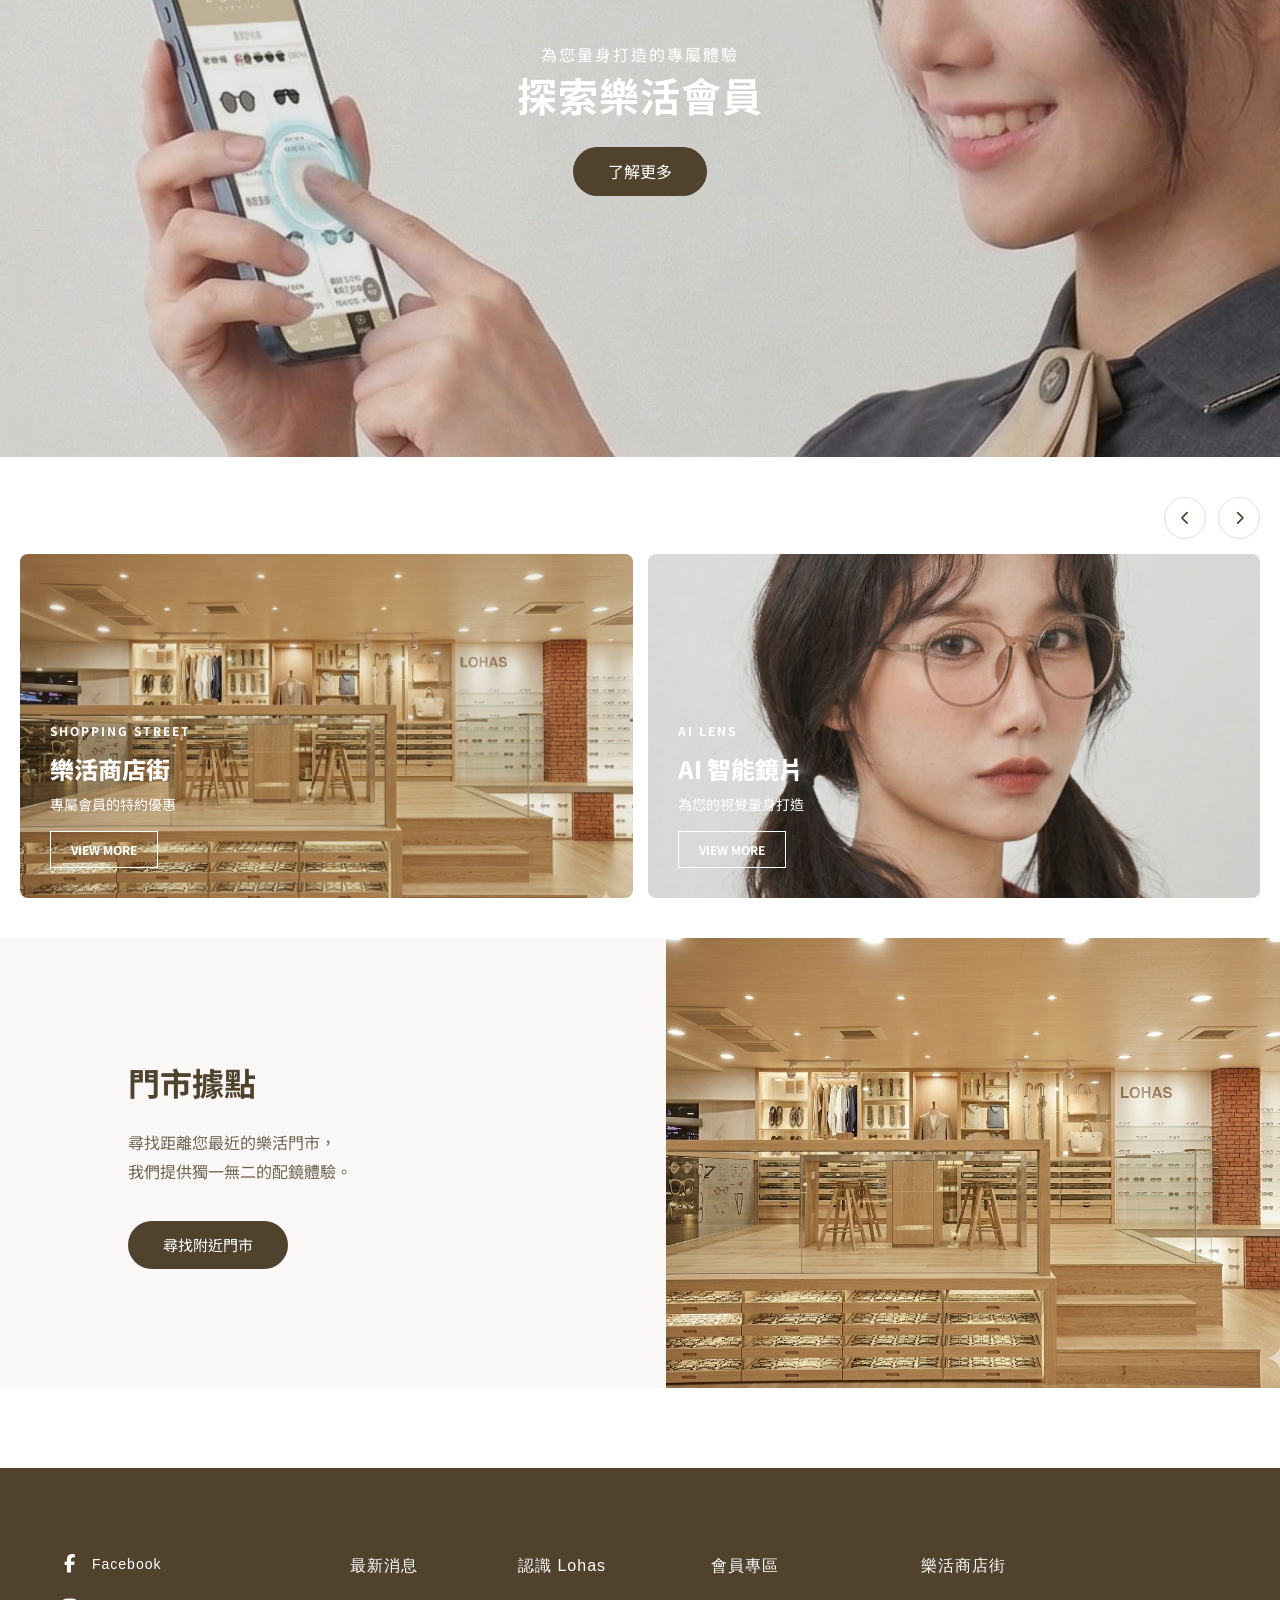
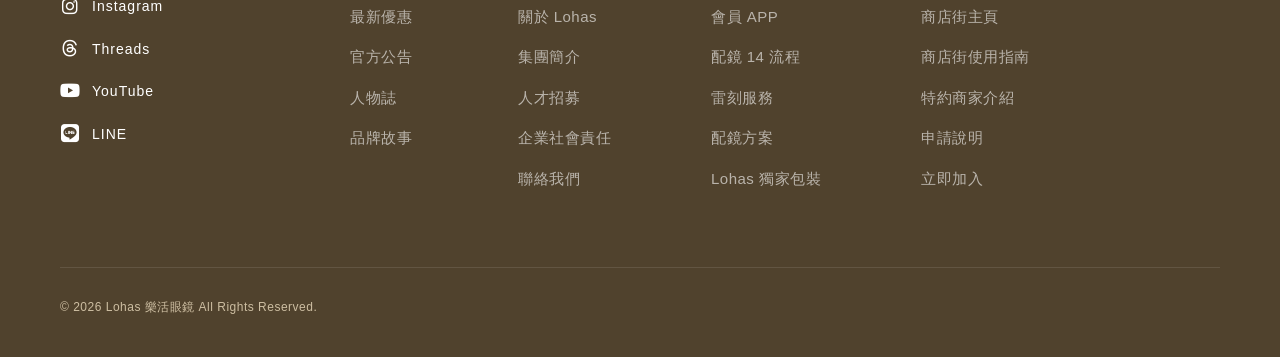
==== commit 5511bc6e: "Update index.html" ====
--- a/index.html
+++ b/index.html
@@ -26,7 +26,7 @@
 
         <ul class="nav-links" id="nav-list">
             <li><a href="/news/1-最新消息">最新消息</a></li>
-            <li><a href="/page/1/457">獨家雷刻服務</a></li>
+            <li><a href="engraving.html">獨家雷刻服務</a></li>
             <li class="dropdown-parent mega-menu-parent">
     <a href="#">購物商城 <i class="fas fa-chevron-down dropdown-icon"></i></a>
     <div class="mega-menu">
@@ -329,24 +329,42 @@
 
 <script>
 document.addEventListener('DOMContentLoaded', () => {
-    const cardContainer = document.getElementById('owndays-container');
-    const prevBtn = document.querySelector('.prev-btn');
-    const nextBtn = document.querySelector('.next-btn');
-
-    if (cardContainer && prevBtn && nextBtn) {
-        prevBtn.addEventListener('click', () => {
-            // 動態取得第一張卡片的寬度，加上 15px 的 gap 間距
-            const cardWidth = cardContainer.children[0].offsetWidth + 15;
-            cardContainer.scrollBy({ left: -cardWidth, behavior: 'smooth' });
-        });
-
-        nextBtn.addEventListener('click', () => {
-            const cardWidth = cardContainer.children[0].offsetWidth + 15;
-            cardContainer.scrollBy({ left: cardWidth, behavior: 'smooth' });
+    
+    // ======== 第一組：OWNDAYS 小卡 (母親節/市集) ========
+    const container1 = document.getElementById('owndays-container');
+    const prevBtn1 = document.querySelector('.prev-btn');
+    const nextBtn1 = document.querySelector('.next-btn');
+
+    if (container1 && prevBtn1 && nextBtn1) {
+        prevBtn1.addEventListener('click', () => {
+            const cardWidth = container1.children[0].offsetWidth + 15;
+            container1.scrollBy({ left: -cardWidth, behavior: 'smooth' });
+        });
+
+        nextBtn1.addEventListener('click', () => {
+            const cardWidth = container1.children[0].offsetWidth + 15;
+            container1.scrollBy({ left: cardWidth, behavior: 'smooth' });
+        });
+    }
+
+    // ======== 第二組：新增的小卡 (商店街/AI鏡片) ========
+    const container2 = document.getElementById('extra-cards-container');
+    const prevBtn2 = document.querySelector('.prev-btn-2');
+    const nextBtn2 = document.querySelector('.next-btn-2');
+
+    if (container2 && prevBtn2 && nextBtn2) {
+        prevBtn2.addEventListener('click', () => {
+            const cardWidth = container2.children[0].offsetWidth + 15;
+            container2.scrollBy({ left: -cardWidth, behavior: 'smooth' });
+        });
+
+        nextBtn2.addEventListener('click', () => {
+            const cardWidth = container2.children[0].offsetWidth + 15;
+            container2.scrollBy({ left: cardWidth, behavior: 'smooth' });
         });
     }
 });
-</script> 
+</script>
 
     
 <footer class="main-footer">
--- a/style.css
+++ b/style.css
@@ -774,7 +774,7 @@
         margin-bottom: 10px; 
     }
     .owndays-grid-section {
-        padding-top: 40px;
+        padding-top: 20px !important;
         padding-bottom: 20px; /* 原本是 40px，減去內層的 20px，讓上下視覺總和都是 40px */
     }
 }
@@ -800,7 +800,7 @@
 .secondary-banner {
     position: relative;
     width: 100%;
-    height: 60vh; /* 高度為螢幕的 60%，可依需求修改數字 */
+    height: 75vh; /* 高度為螢幕的%，可依需求修改數字 */
     min-height: 400px; /* 確保螢幕太小時不會縮得太扁 */
     display: flex;
     align-items: center;     /* 垂直置中 */
@@ -833,7 +833,7 @@
 .store-location-section {
     width: 100%;
     background-color: #fff;
-    padding: 80px 0; /* 讓上下留白多一點，營造日系空氣感 */
+    padding: 0 0 80px 0;
 }
 
 .store-location-container {
@@ -904,7 +904,7 @@
 /* --- 手機版 RWD --- */
 @media (max-width: 768px) {
     .store-location-section {
-        padding: 40px 0;
+        padding: 0 0 40px 0;
     }
 
     .store-location-container {
@@ -914,7 +914,7 @@
     }
 
     .store-text-block {
-        padding: 5px 25px 40px 25px;
+        padding: 40px 25px 40px 25px;
         align-items: center; /* 手機版文字與按鈕置中 */
         text-align: center;
     }
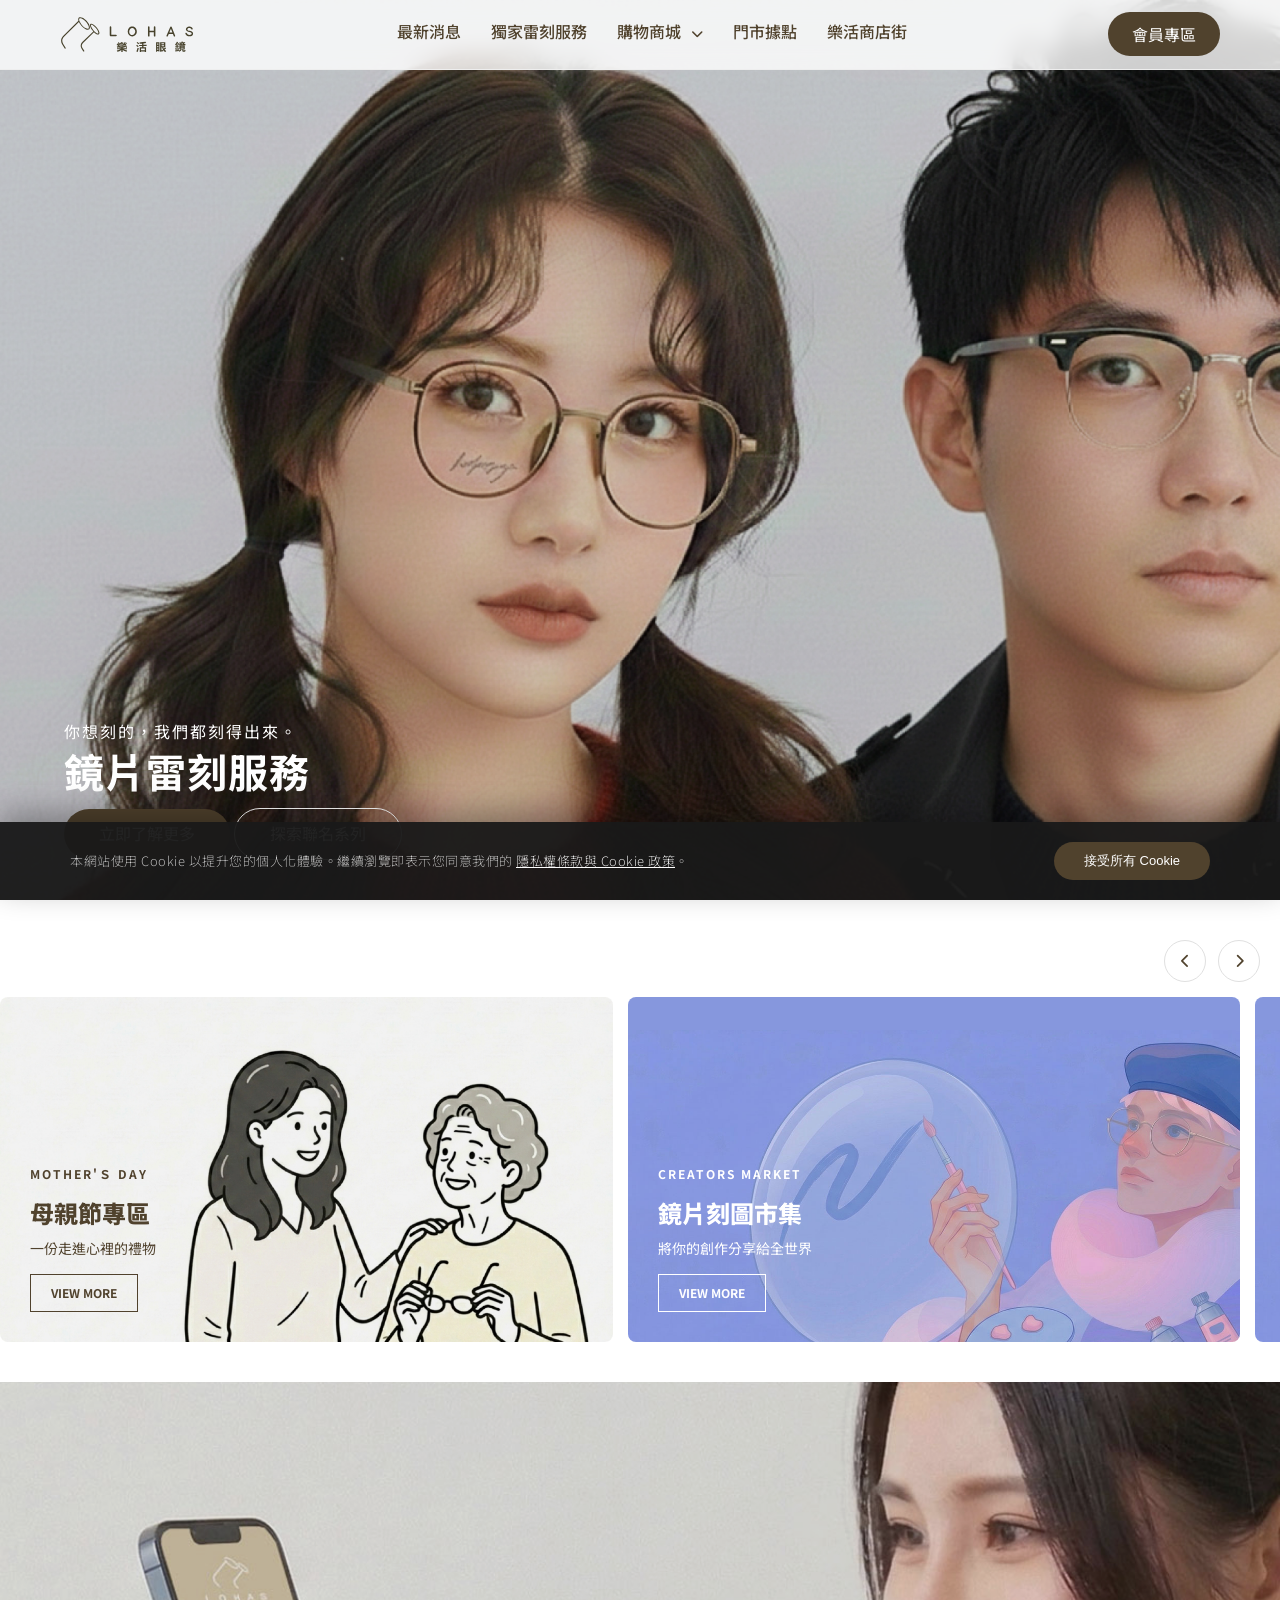
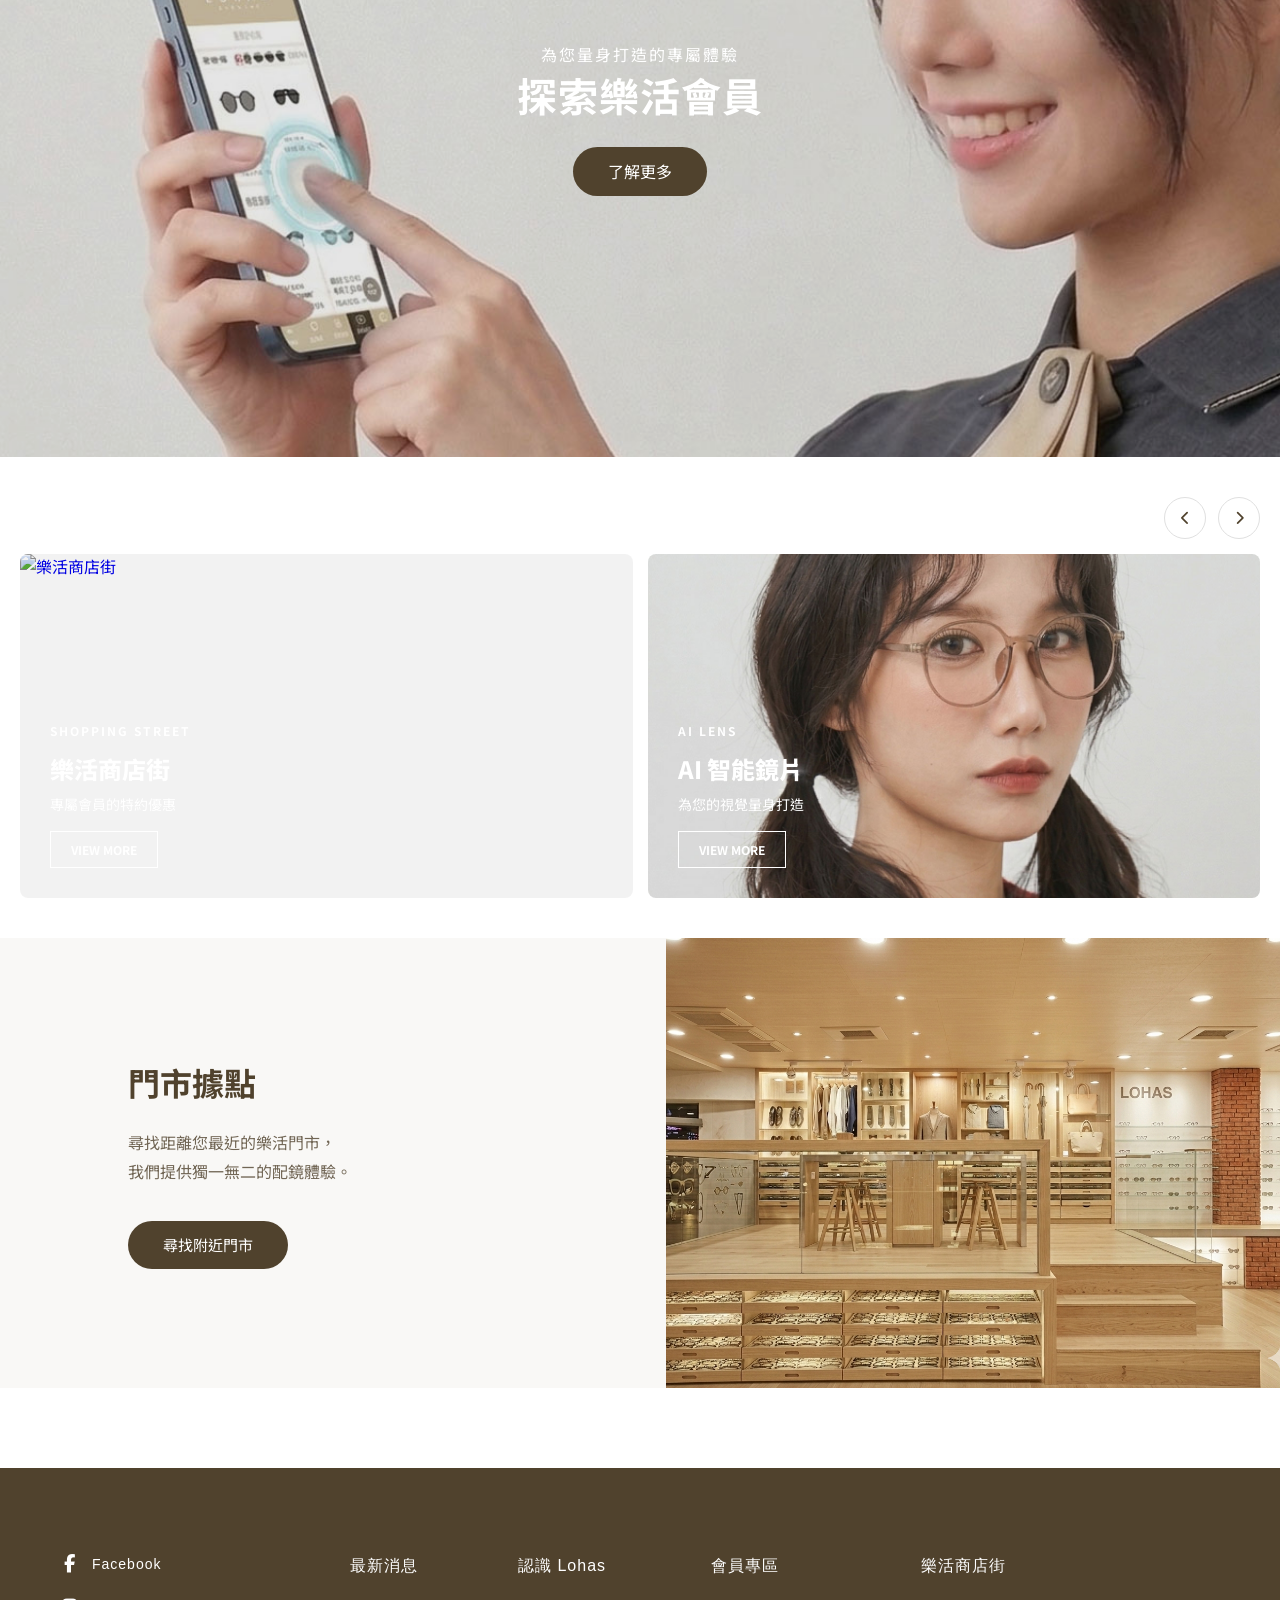
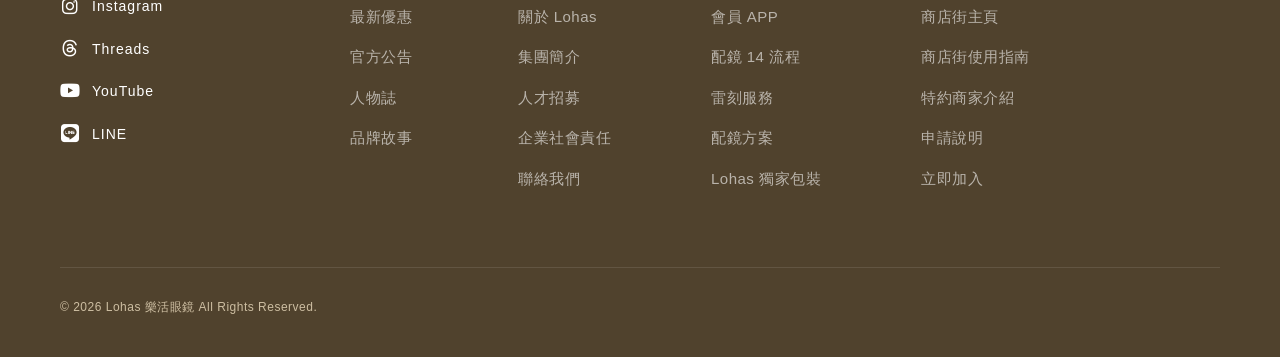
==== commit ea870a61: "Update index.html" ====
--- a/index.html
+++ b/index.html
@@ -189,7 +189,7 @@
                     <p>專屬會員的特約優惠</p>
                     <span class="btn-more">VIEW MORE</span>
                 </div>
-                <img src="images/store-exterior.jpg" alt="樂活商店街">
+                <img src="images/shopping-street.jpg" alt="樂活商店街">
             </a>
 
             <a href="#" class="owndays-item">
--- a/style.css
+++ b/style.css
@@ -914,7 +914,10 @@
     }
 
     .store-text-block {
-        padding: 40px 25px 40px 25px;
+        padding-top: 20px; 
+        padding-bottom: 40px;
+        padding-left: 25px;
+        padding-right: 25px;
         align-items: center; /* 手機版文字與按鈕置中 */
         text-align: center;
     }
@@ -1203,3 +1206,507 @@
         max-width: 280px;
     }
 }
+
+
+/* =========================================
+   獨立頁面：雷刻服務專屬樣式
+========================================= */
+
+.engraving-service-page {
+    background-color: #fff;
+    padding-top: 0; /* 移除推擠，讓 Banner 衝到最頂端 */
+}
+
+/* 共用：區塊標題與通用線條 */
+.engraving-service-page .section-header {
+    text-align: center;
+    margin: 60px 0 40px;
+    padding: 0 20px;
+}
+.engraving-service-page .section-title {
+    color: #50422D;
+    font-size: 28px;
+    letter-spacing: 2px;
+    font-weight: 700;
+}
+.engraving-service-page .title-line {
+    width: 40px;
+    height: 2px;
+    background: #50422D;
+    margin: 15px auto;
+}
+
+/* 區塊一：Hero Banner */
+.engraving-hero {
+    position: relative;
+    width: 100%;
+    height: 100vh; /* 滿版高度 */
+    display: flex;
+    align-items: flex-end; /* 文字靠底 */
+    justify-content: flex-start; /* 文字靠左 */
+    padding-left: 5%;
+    padding-bottom: 60px; /* 增加底部間距避免太貼齊邊緣 */
+    z-index: 1;
+}
+
+/* 確保背景圖與首頁邏輯一致 */
+.engraving-hero .hero-bg {
+    position: absolute;
+    top: 0;
+    left: 0;
+    width: 100%;
+    height: 100%;
+    z-index: -1; 
+}
+
+.engraving-hero .hero-bg img {
+    width: 100%;
+    height: 100%;
+    object-fit: cover;
+    object-position: center;
+}
+.engraving-hero::after {
+    background: rgba(0, 0, 0, 0.1); /* 僅保留 10% 透明度 */
+}
+
+.engraving-hero .hero-content {
+    z-index: 3;
+    position: relative;
+}
+
+.engraving-hero .hero-title {
+    font-size: 2.5rem; 
+    font-weight: 700;
+    margin-top: -10px;
+    margin-bottom: 5px;
+    letter-spacing: 1px;
+}
+
+.engraving-hero .hero-subtitle {
+    font-size: 1.0rem;
+    margin-bottom: 5px;
+    font-weight: 400;
+    letter-spacing: 2px;
+}
+.engraving-hero .hero-desc {
+    font-size: 16px; 
+    margin: 0 0 20px 0; /* 👉 配合靠左，取消置中並留適當下方間距 */
+    opacity: 0.9; 
+    line-height: 1.8;
+}
+.engraving-hero .hero-btns {
+    display: flex;
+    justify-content: flex-start;
+    flex-wrap: wrap;
+    gap: 5px; /* 直接使用 gap 產生按鈕間的水平與垂直間距 */
+    margin-top: 20px;
+}
+
+.engraving-hero .btn-outline {
+    border: 1px solid #000000; /* 黑色外框 */
+    color: #000000;           /* 黑色文字 */
+    background: transparent;
+    transition: all 0.3s ease;
+}
+
+/* 探索設計靈感按鈕：滑入時白底黑字 */
+.engraving-hero .btn-outline:hover {
+    background-color: #ffffff; /* 白色背景 */
+    color: #000000;           /* 黑色文字 */
+    border-color: #ffffff;     /* 邊框同步轉白，視覺更乾淨 */
+}
+
+/* 區塊二：技術規格 */
+.engraving-specs {
+    padding: 80px 0;
+    background-color: #F9F8F6;
+}
+.specs-container {
+    max-width: 1200px; margin: 0 auto;
+    display: flex; gap: 30px; padding: 0 20px;
+}
+.spec-card {
+    flex: 1; background: #fff; padding: 50px 30px;
+    border-radius: 12px; text-align: center;
+    box-shadow: 0 4px 15px rgba(0,0,0,0.02);
+    transition: transform 0.3s ease;
+}
+.spec-card:hover { transform: translateY(-10px); }
+.spec-icon { font-size: 40px; color: #CDBEA2; margin-bottom: 25px; }
+.spec-card h3 { color: #50422D; margin-bottom: 15px; }
+.spec-card p { font-size: 14px; color: #666; line-height: 1.6; }
+
+/* 區塊三：客製流程 */
+.engraving-process { padding: 80px 0; }
+.process-wrapper {
+    display: flex; align-items: center; justify-content: center;
+    gap: 30px; max-width: 1000px; margin: 0 auto; padding: 0 20px;
+}
+.process-item { text-align: center; flex: 1; }
+.step-circle {
+    width: 60px; height: 60px; border: 1px solid #50422D;
+    border-radius: 50%; display: flex; align-items: center; justify-content: center;
+    margin: 0 auto 20px; font-size: 18px; color: #50422D; font-weight: bold;
+}
+.process-item h4 { color: #50422D; margin-bottom: 10px; }
+.process-item p { font-size: 14px; color: #666; }
+.process-arrow { color: #CDBEA2; font-size: 24px; }
+
+/* 區塊四：靈感藝廊 */
+.inspiration-grid-section { padding-bottom: 100px; }
+.grid-container {
+    display: grid; grid-template-columns: repeat(auto-fit, minmax(250px, 1fr));
+    gap: 25px; max-width: 1200px; margin: 0 auto; padding: 0 20px;
+}
+.grid-item {
+    background: #fff; border-radius: 12px; overflow: hidden;
+    box-shadow: 0 5px 15px rgba(0,0,0,0.05); transition: transform 0.3s;
+}
+.grid-item:hover { transform: translateY(-5px); }
+.grid-img img { width: 100%; aspect-ratio: 16/9; object-fit: cover; }
+.grid-text { padding: 20px; }
+.grid-text .tag { font-size: 10px; color: #CDBEA2; letter-spacing: 1px; font-weight: bold; display: block; margin-bottom: 5px;}
+.grid-text h5 { color: #50422D; font-size: 18px; margin-bottom: 8px;}
+.grid-text p { font-size: 14px; color: #666; margin-bottom: 15px;}
+.btn-more-simple {
+    display: inline-block; 
+    text-decoration: none; 
+    background: none; 
+    border: 1px solid #ddd; 
+    color: #555;
+    padding: 6px 16px; 
+    font-size: 12px; 
+    border-radius: 4px;
+    cursor: pointer; 
+    transition: 0.3s;
+}
+.btn-more-simple:hover { 
+    background: #50422D; 
+    color: #fff; 
+    border-color: #50422D; 
+}
+
+/* 區塊五：FAQ */
+.engraving-faq { padding: 60px 0 80px; background: #F9F8F6; }
+.faq-container { max-width: 800px; margin: 0 auto; padding: 0 20px; }
+.faq-item { margin-bottom: 30px; border-bottom: 1px solid #eaeaea; padding-bottom: 20px; }
+.faq-item h4 { color: #50422D; margin-bottom: 12px; font-size: 18px; }
+.faq-item p { color: #666; font-size: 15px; line-height: 1.6; }
+
+/* 區塊六：門市預約 CTA */
+.store-cta-section { padding: 80px 20px; }
+.cta-box {
+    background: #50422D; padding: 50px; border-radius: 20px;
+    display: flex; justify-content: space-between; align-items: center;
+    max-width: 1000px; margin: 0 auto; color: #fff;
+}
+.cta-content h3 { font-size: 24px; margin-bottom: 10px; }
+.cta-content p { font-size: 15px; opacity: 0.8; }
+.cta-box .btn-primary { 
+    background: #fff !important; color: #50422D !important; 
+    font-weight: bold; border: none;
+}
+.cta-box .btn-primary:hover { background: #F9F8F6 !important; }
+
+/* 手機版 RWD 適應 */
+@media (max-width: 768px) {
+    .engraving-hero {
+        height: 100svh; /* 手機版滿版高度 */
+        padding-left: 20px;
+        padding-bottom: 40px;
+        align-items: flex-end;
+        justify-content: flex-start;
+    }
+    .engraving-hero .hero-title {
+        font-size: 2.0rem;
+        margin-bottom: 3px;
+    }
+    .engraving-hero .hero-subtitle {
+        font-size: 0.9rem;
+        margin-bottom: 3px;
+    }
+
+    .engraving-hero .hero-btns {
+        display: flex;
+        flex-direction: row; /* 確保按鈕橫向排列 */
+        flex-wrap: wrap;     /* 空間不足時才換行 */
+        gap: 8px;           /* 將原本的 15px 縮小至 8px，控制按鈕間的水平與垂直距離 */
+        margin-top: 5px;    /* 縮小按鈕區塊與上方文字的整體間距 */
+    }
+    
+    .engraving-hero .hero-btns .btn {
+        padding: 8px 20px;   /* 稍微縮減按鈕高度 */
+        font-size: 0.85rem;
+        margin: 0;           /* 移除舊有的 margin，統一由 gap 控制 */
+    }
+    .engraving-hero .hero-desc {
+        font-size: 14px;
+        margin-bottom: 10px; /* 從原本可能的 15px 或 20px 縮小至 10px */
+    }
+    .specs-container, .process-wrapper { flex-direction: column; gap: 40px; }
+    .process-arrow { transform: rotate(90deg); margin: -10px 0; }
+    .cta-box { flex-direction: column; text-align: center; gap: 25px; padding: 40px 20px; }
+}
+
+/* --- JINS Coordinate 1:1 復刻樣式 --- */
+
+.jins-style-page {
+    /* 使用乾淨的無襯線字體 */
+    font-family: "Helvetica Neue", Arial, "Noto Sans TC", sans-serif;
+    color: #000;
+    max-width: 1200px;
+    margin: 0 auto;
+    padding: 60px 20px 100px;
+}
+
+/* 標題區 */
+.page-header {
+    text-align: center;
+    margin-bottom: 25px;
+}
+
+.page-title {
+    font-size: 24px;
+    font-weight: 700;
+    letter-spacing: 2px;
+}
+
+/* 頂部分類頁籤 */
+.top-tabs {
+    display: flex;
+    justify-content: center;
+    gap: 40px;
+    margin-bottom: 50px;
+}
+
+.top-tabs a {
+    color: #999;
+    text-decoration: none;
+    font-size: 14px;
+    font-weight: 700;
+    padding-bottom: 8px;
+    position: relative;
+    letter-spacing: 1px;
+    transition: color 0.3s;
+}
+
+.top-tabs a:hover {
+    color: #000;
+}
+
+.top-tabs a.active {
+    color: #000;
+}
+
+/* JINS 經典的粗黑底線 */
+.top-tabs a.active::after {
+    content: '';
+    position: absolute;
+    bottom: -1px;
+    left: 0;
+    width: 100%;
+    height: 3px;
+    background-color: #000;
+}
+
+/* 佈局架構 */
+.main-layout {
+    display: flex;
+    align-items: flex-start;
+}
+
+/* 左側篩選欄 */
+.jins-sidebar {
+    width: 220px;
+    flex-shrink: 0;
+    margin-right: 50px;
+}
+
+.filter-block {
+    margin-bottom: 40px;
+}
+
+.filter-block h3 {
+    font-size: 13px;
+    font-weight: 700;
+    border-bottom: 1px solid #000;
+    padding-bottom: 10px;
+    margin-bottom: 15px;
+}
+
+.filter-list {
+    list-style: none;
+    padding: 0;
+    margin: 0;
+}
+
+.filter-list li {
+    margin-bottom: 12px;
+}
+
+.filter-list label {
+    font-size: 13px;
+    color: #333;
+    cursor: pointer;
+    display: flex;
+    align-items: center;
+    gap: 8px;
+}
+
+/* 強制將 JINS 表單元素變為黑色系 */
+.filter-list input[type="radio"], 
+.filter-list input[type="checkbox"] {
+    accent-color: #000;
+    width: 14px;
+    height: 14px;
+}
+
+/* 左側 Hashtag 雲 */
+.hashtag-cloud {
+    display: flex;
+    flex-wrap: wrap;
+    gap: 8px;
+}
+
+.hashtag-cloud a {
+    font-size: 12px;
+    color: #666;
+    text-decoration: none;
+    background: #f5f5f5;
+    padding: 4px 10px;
+    transition: 0.3s;
+}
+
+.hashtag-cloud a:hover {
+    background: #e0e0e0;
+    color: #000;
+}
+
+/* 右側主內容區 */
+.content-area {
+    flex-grow: 1;
+}
+
+.result-count {
+    font-size: 12px;
+    color: #666;
+    margin-bottom: 20px;
+    border-bottom: 1px solid #eee;
+    padding-bottom: 10px;
+}
+
+/* 四欄式畫廊網格 */
+.coord-grid {
+    display: grid;
+    grid-template-columns: repeat(4, 1fr);
+    gap: 25px 15px; /* 上下間距較大，左右間距較小 */
+}
+
+.coord-item {
+    text-decoration: none;
+    color: #000;
+    display: block;
+    transition: opacity 0.3s;
+}
+
+.coord-item:hover {
+    opacity: 0.7; /* JINS 特有的懸浮淡化效果 */
+}
+
+.coord-img {
+    width: 100%;
+    aspect-ratio: 3 / 4; /* JINS 愛用的直立相片比例 */
+    object-fit: cover;
+    margin-bottom: 12px;
+    background-color: #f9f9f9;
+}
+
+.coord-author {
+    display: flex;
+    align-items: center;
+    gap: 8px;
+    margin-bottom: 5px;
+}
+
+.coord-avatar {
+    width: 22px;
+    height: 22px;
+    border-radius: 50%;
+    object-fit: cover;
+    border: 1px solid #eee;
+}
+
+.coord-name {
+    font-size: 11px;
+    color: #666;
+}
+
+.coord-title {
+    font-size: 12px;
+    font-weight: 700;
+    line-height: 1.4;
+}
+
+/* 底部 JINS 風格分頁器 */
+.jins-pagination {
+    display: flex;
+    justify-content: center;
+    gap: 5px;
+    margin-top: 60px;
+}
+
+.jins-pagination a, 
+.jins-pagination span {
+    display: inline-flex;
+    align-items: center;
+    justify-content: center;
+    width: 36px;
+    height: 36px;
+    font-size: 13px;
+    color: #333;
+    text-decoration: none;
+    border: 1px solid transparent;
+}
+
+.jins-pagination a:hover {
+    border-color: #ddd;
+}
+
+.jins-pagination span.current {
+    background-color: #000;
+    color: #fff;
+}
+
+/* --- 手機版 RWD 適應 --- */
+@media (max-width: 768px) {
+    .top-tabs {
+        gap: 20px;
+        overflow-x: auto;
+        white-space: nowrap;
+        padding-bottom: 15px;
+        justify-content: flex-start;
+    }
+    
+    .main-layout {
+        flex-direction: column;
+    }
+
+    /* 手機版將側邊欄搬到底部或折疊 (這裡採取 JINS 常用的排列方式：先圖片後篩選) */
+    .jins-sidebar {
+        width: 100%;
+        margin-right: 0;
+        margin-top: 40px;
+        order: 2; /* 將篩選器移到圖片下方 */
+    }
+
+    .content-area {
+        order: 1;
+        width: 100%;
+    }
+
+    /* 手機版變成雙欄網格 */
+    .coord-grid {
+        grid-template-columns: repeat(2, 1fr);
+        gap: 20px 10px;
+    }
+}
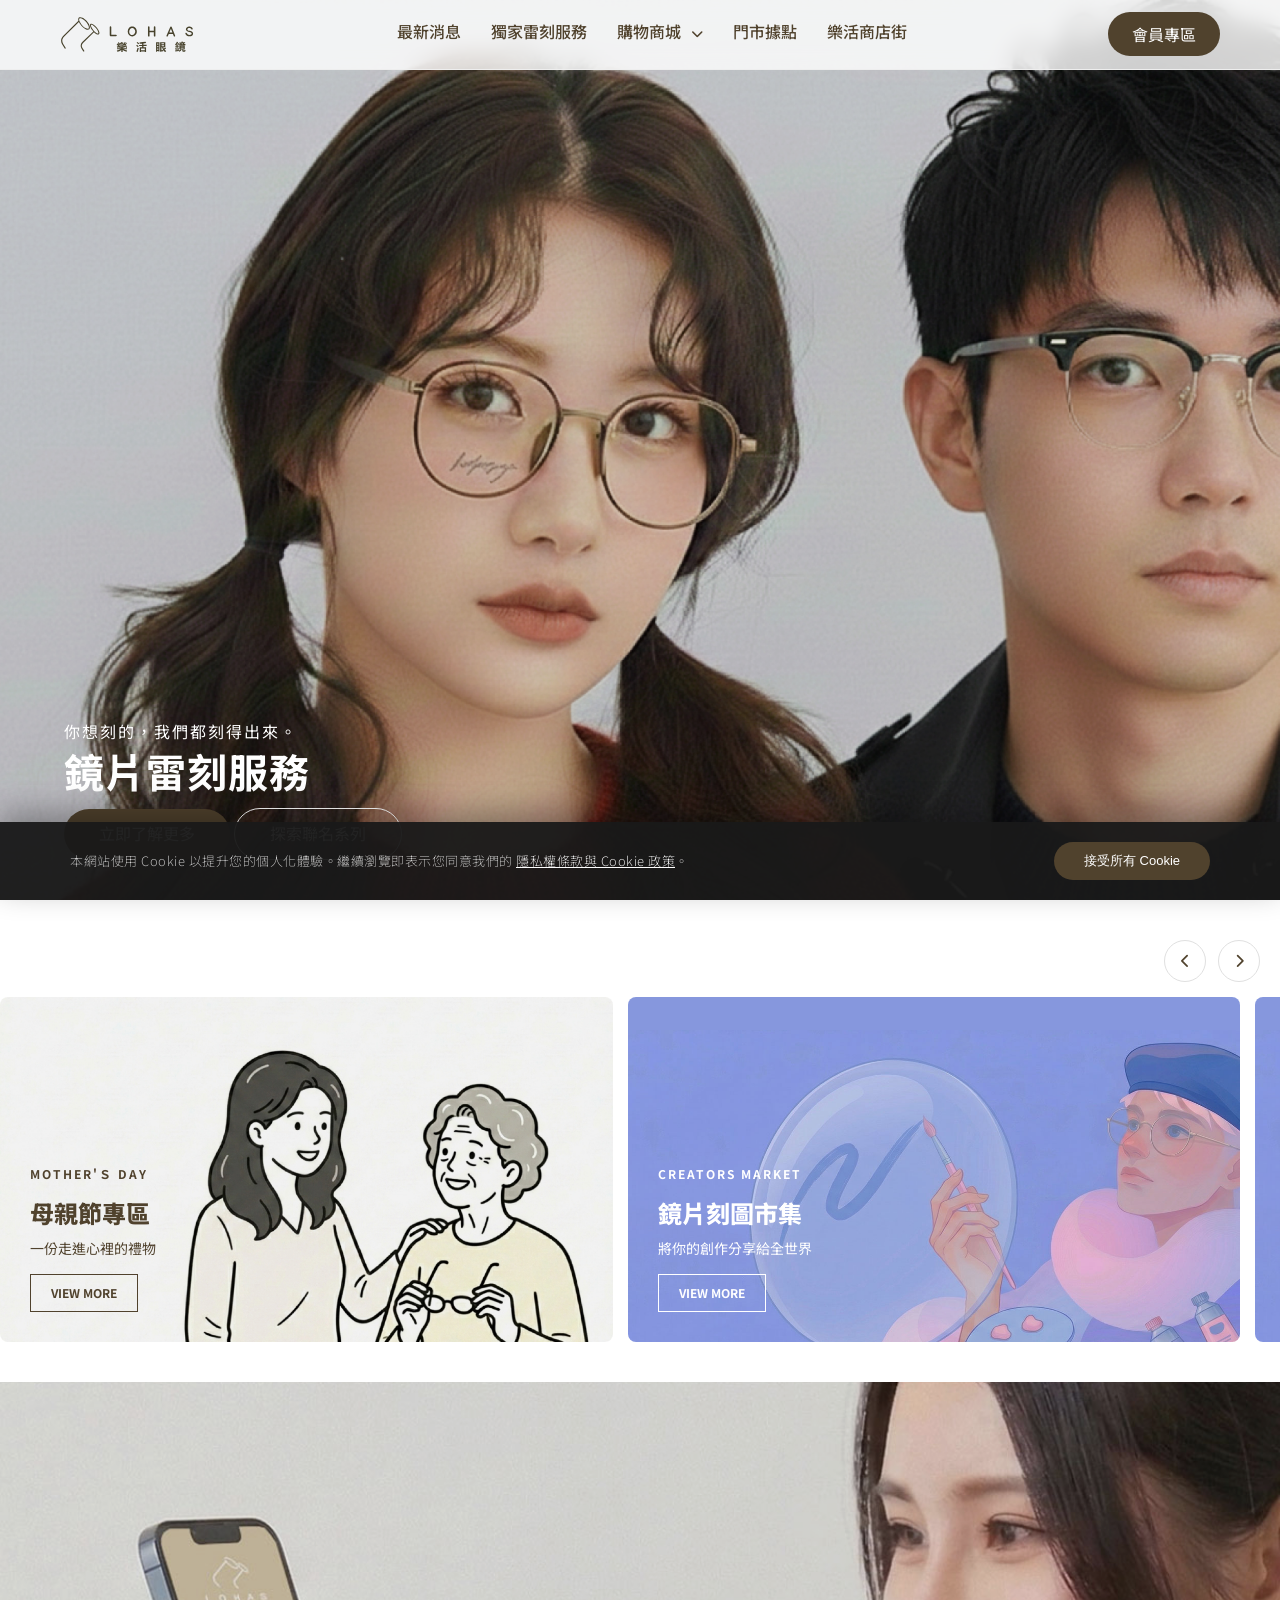
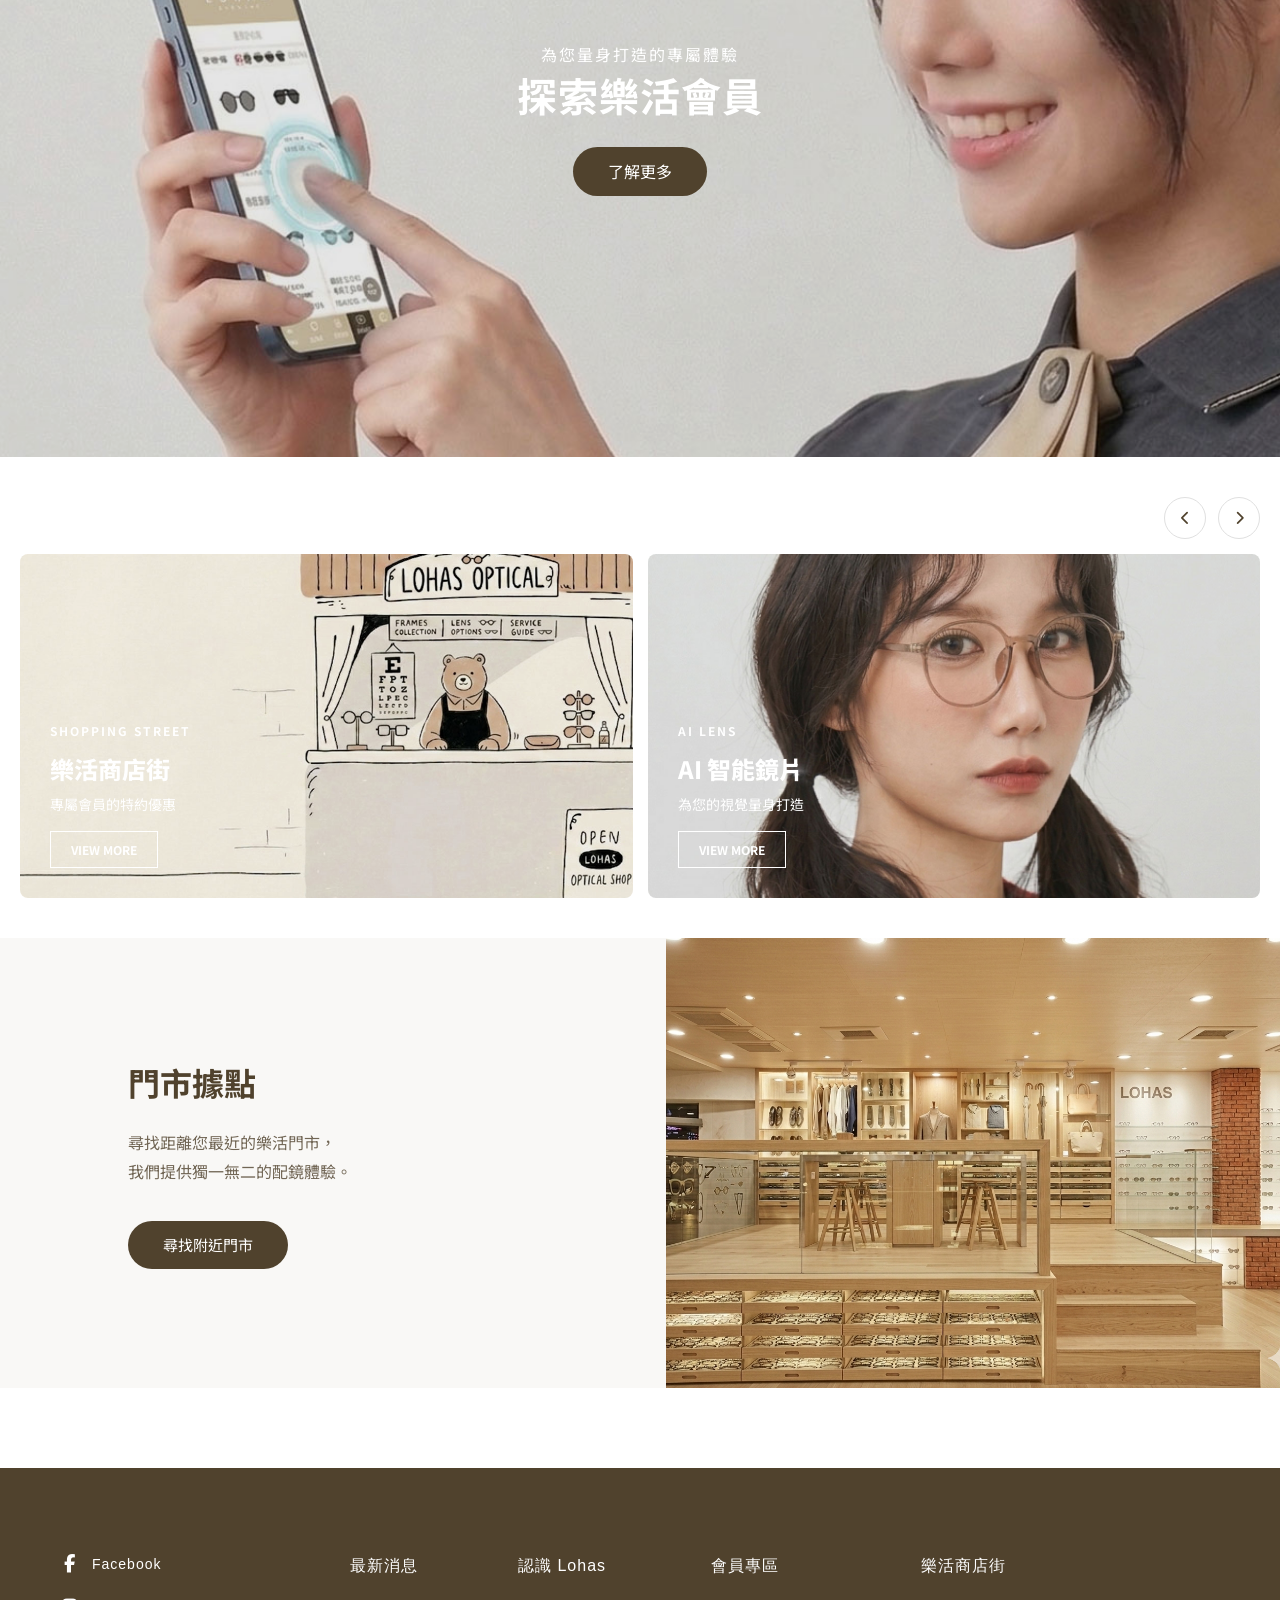
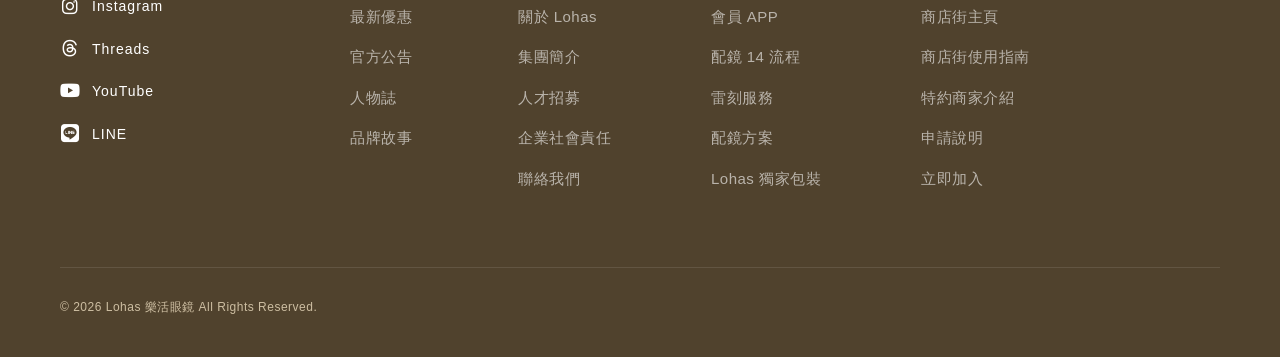
==== commit 8ceafaa7: "Update index.html" ====
--- a/index.html
+++ b/index.html
@@ -182,7 +182,7 @@
 
         <div class="owndays-container" id="extra-cards-container">
             
-           <a href="#" class="owndays-item">
+           <a href="#" class="owndays-item shopping-street-style">
                 <div class="item-overlay">
                     <span class="tag">SHOPPING STREET</span>
                     <h2>樂活商店街</h2>
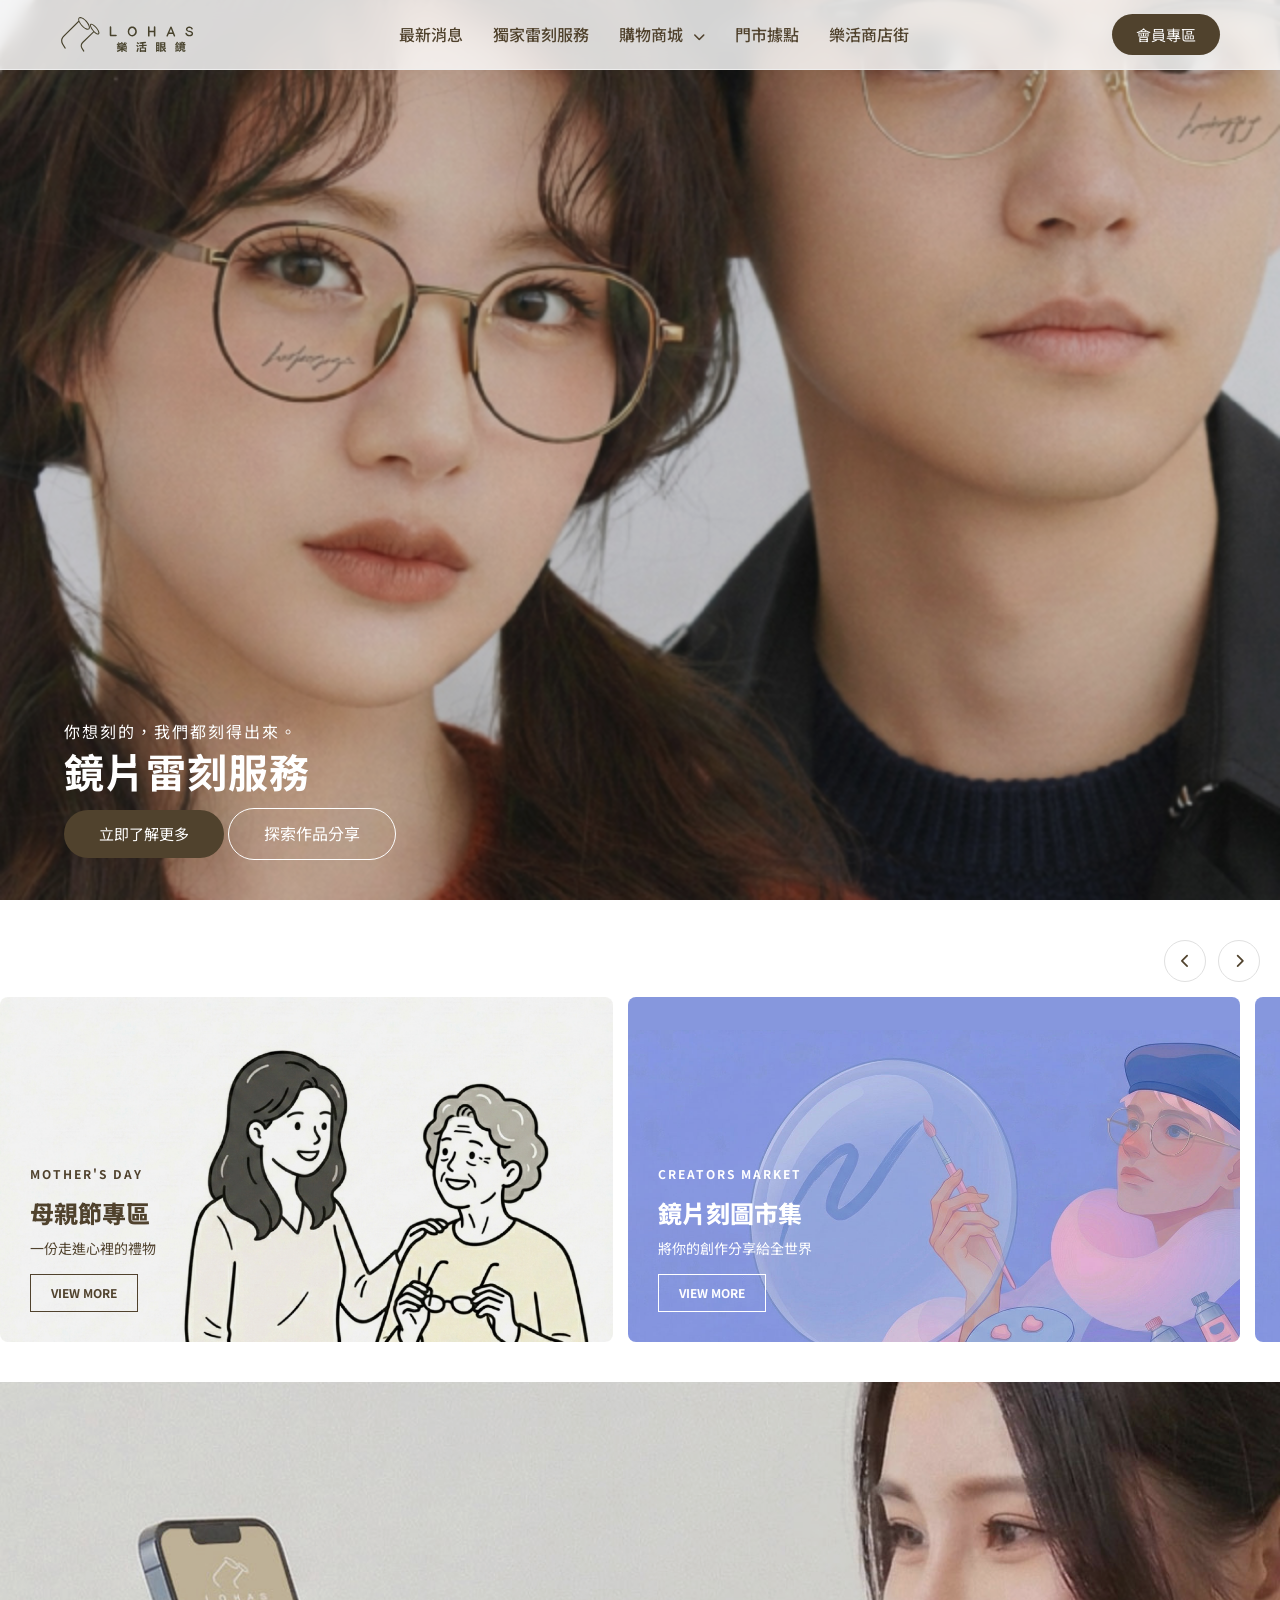
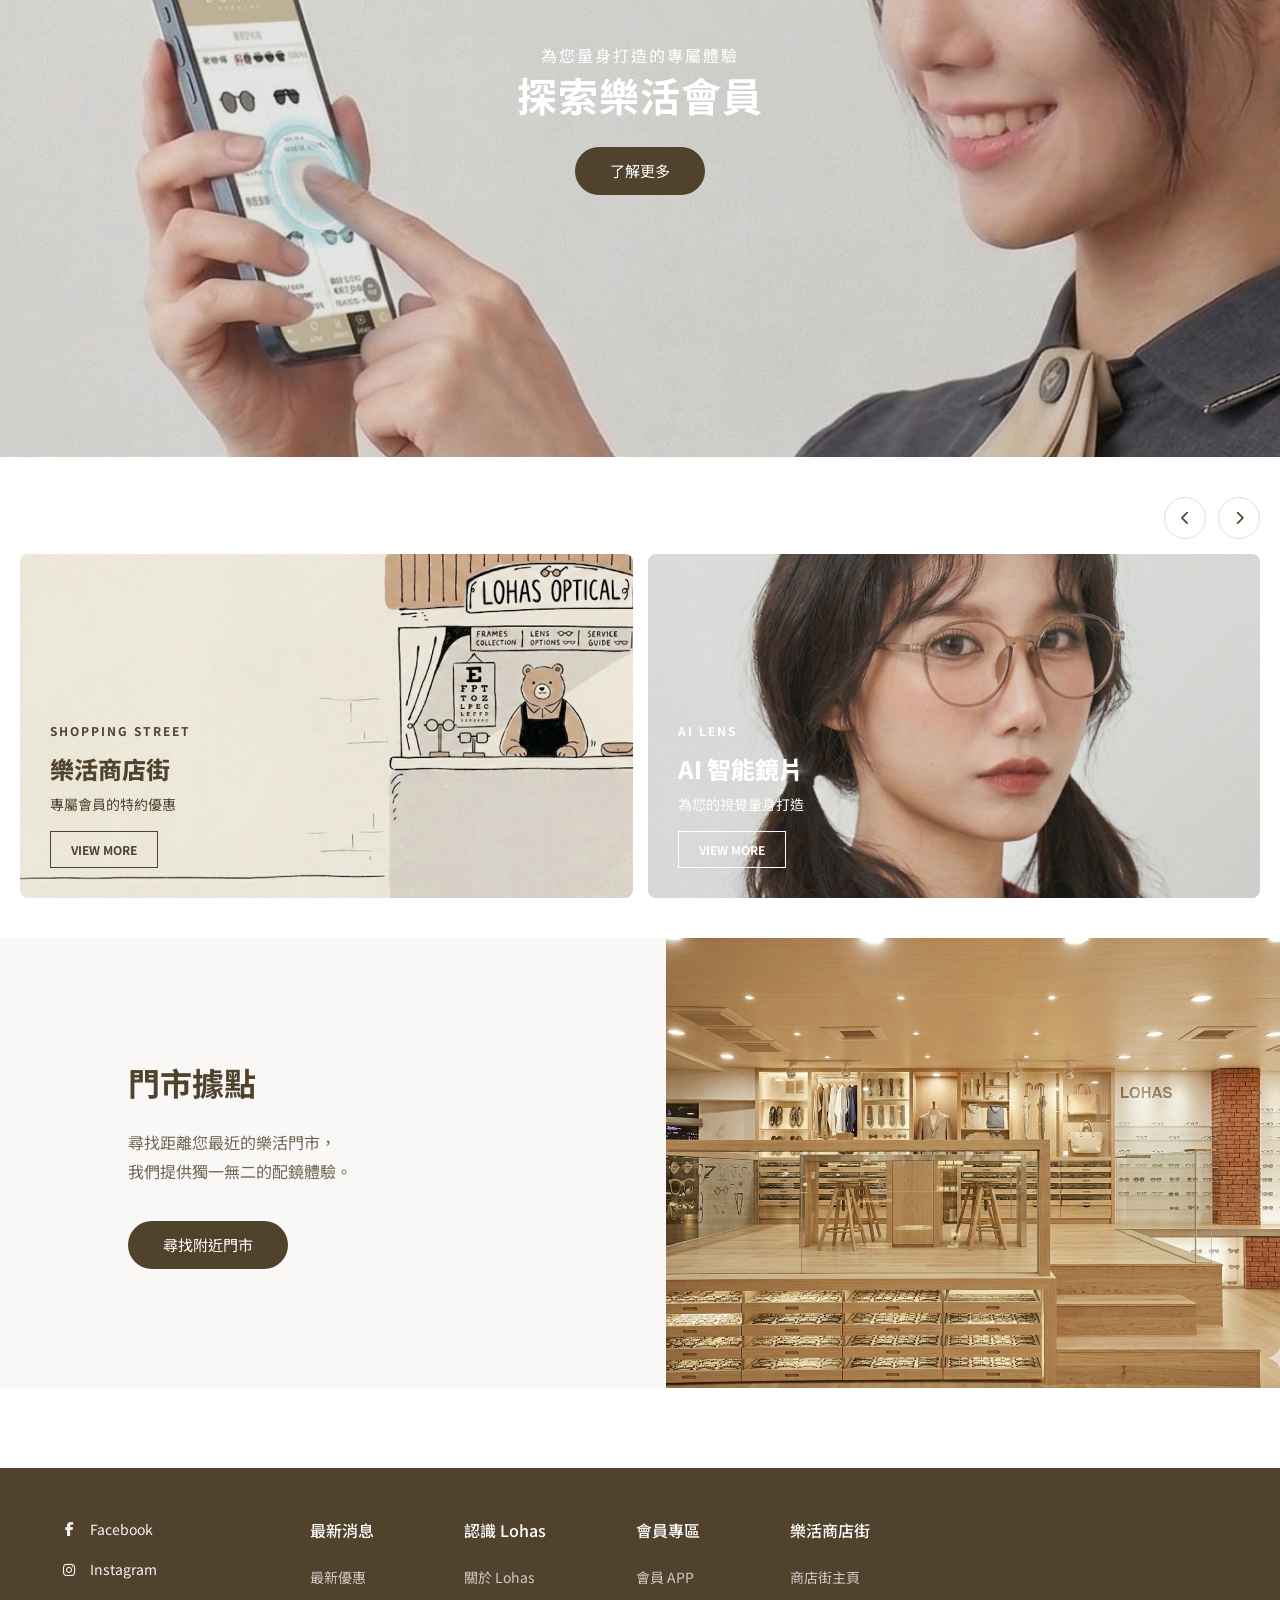
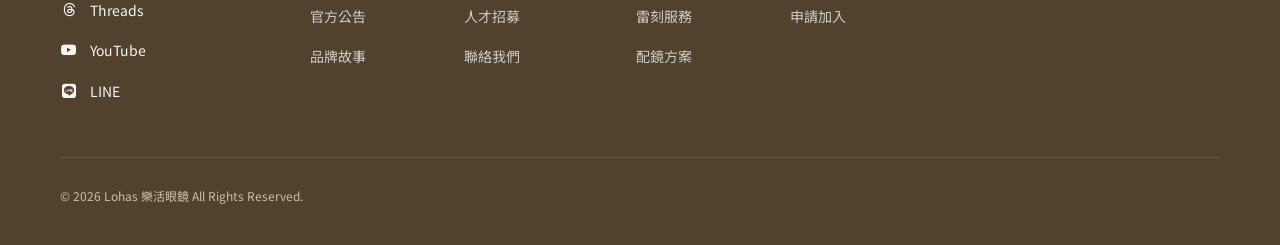
==== commit 7efd380b: "Update index.html" ====
--- a/index.html
+++ b/index.html
@@ -1,444 +1,179 @@
 <!DOCTYPE html>
-<html lang="zh-tw">
+<html lang="zh-TW">
 <head>
-    <meta charset="UTF-8">
-    <meta name="viewport" content="width=device-width, initial-scale=1.0">
-    <title>Lohas 樂活眼鏡</title>
-    <link rel="stylesheet" href="style.css">
-    <link rel="stylesheet" href="https://cdnjs.cloudflare.com/ajax/libs/font-awesome/6.5.1/css/all.min.css">
-    <link href="https://fonts.googleapis.com/css2?family=Noto+Sans+TC:wght@400;500;700&display=swap" rel="stylesheet">
+  <meta charset="UTF-8">
+  <meta name="viewport" content="width=device-width, initial-scale=1.0">
+
+  <title>Lohas 樂活眼鏡</title>
+
+  <link rel="stylesheet" href="css/layout.css">
+  <link rel="stylesheet" href="css/index.css">
+
+  <link rel="stylesheet" href="https://cdnjs.cloudflare.com/ajax/libs/font-awesome/6.5.1/css/all.min.css">
+  <link href="https://fonts.googleapis.com/css2?family=Noto+Sans+TC:wght@400;500;700&display=swap" rel="stylesheet">
 </head>
+
 <body>
 
-<header class="main-header">
-    <nav class="nav-container">
-        <div class="logo">
-    <a href="index.html">
-        <img src="images/lohas-logo.svg" alt="Lohas樂活眼鏡">
-    </a>
-</div>
+  <div id="site-header"></div>
 
-        <div class="menu-toggle" id="mobile-menu">
-            <span class="bar"></span>
-            <span class="bar"></span>
-            <span class="bar"></span>
-        </div>
+  <main>
 
-        <ul class="nav-links" id="nav-list">
-            <li><a href="/news/1-最新消息">最新消息</a></li>
-            <li><a href="engraving.html">獨家雷刻服務</a></li>
-            <li class="dropdown-parent mega-menu-parent">
-    <a href="#">購物商城 <i class="fas fa-chevron-down dropdown-icon"></i></a>
-    <div class="mega-menu">
-        <div class="mega-menu-container">
-            <div class="mega-image">
-                <img src="images/mega-parent.jpg" alt="購物商城導覽">
-            </div>
-            <div class="mega-content">
-                <div class="mega-column">
-                    <h4>光學眼鏡</h4>
-                    <ul>
-                        <li><a href="https://www.lohaseyewear.com/product/list/47">複合眼鏡</a></li>
-                        <li><a href="https://www.lohaseyewear.com/product/list/48">眉框眼鏡</a></li>
-                        <li><a href="https://www.lohaseyewear.com/product/list/45">金屬眼鏡</a></li>
-                        <li><a href="https://www.lohaseyewear.com/product/list/46">粗框眼鏡</a></li>
-                        <li><a href="https://www.lohaseyewear.com/product/list/292">雙槓眼鏡</a></li>
-                        <li><a href="https://www.lohaseyewear.com/product/list/49">透明框眼鏡</a></li>
-                    
-                    </ul>
-                </div>
-                <div class="mega-column">
-                    <h4>風格眼鏡</h4>
-                    <ul>
-                        <li><a href="https://www.lohaseyewear.com/product/list/7">MORRI｜木紋眼鏡</a></li>
-                        <li><a href="https://www.lohaseyewear.com/product/list/50">時祤｜圓框眼鏡</a></li>
-                        <li><a href="https://www.lohaseyewear.com/product/list/52">Oloroso｜原木眼鏡</a></li>
-                        <li><a href="https://www.lohaseyewear.com/product/list/55">W｜商務眼鏡</a></li>
-                        <li><a href="https://www.lohaseyewear.com/product/list/53">1974｜美式復古</a></li>
-                        <li><a href="https://www.lohaseyewear.com/product/list/54">Twins Ocean｜兩用眼鏡</a></li>
-                        <li><a href="https://www.lohaseyewear.com/product/list/56">BRONX｜嘻哈眼鏡</a></li>
-                        <li><a href="https://www.lohaseyewear.com/product/list/57">THE BLOCK｜運動眼鏡</a></li>
-                        <li><a href="https://www.lohaseyewear.com/product/list/51">Měi Lin｜男神眼鏡</a></li>
-                        <li><a href="https://www.lohaseyewear.com/product/list/59">YOUNG｜輕熟款</a></li>
-                        <li><a href="https://www.lohaseyewear.com/product/list/58">TAKUMI｜工藝眼鏡</a></li>
-                    </ul>
-                </div>
-                <div class="mega-column">
-                    <h4>周邊配件</h4>
-                    <ul>
-                        <li><a href="https://www.lohaseyewear.com/product/list/11">隱形眼鏡</a></li>
-                        <li><a href="https://www.lohaseyewear.com/product/list/309">食鹽水｜保養液</a></li>
-                        <li><a href="https://www.lohaseyewear.com/product/list/297">樂活包裝</a></li>
-                        <li><a href="https://www.lohaseyewear.com/product/list/328">創意小物</a></li>
-                    </ul>
-                </div>
-            </div>
-        </div>
-    </div>
-</li>
-            <li><a href="/allstore/1-門市據點">門市據點</a></li>
-            <li><a href="/vipstore">樂活商店街</a></li>
-            <li class="mobile-cta"><a href="/loginM.html" class="btn-primary">會員專區</a></li>
-        </ul>
-
-        <div class="nav-cta">
-            <a href="#" class="btn-primary">會員專區</a>
-        </div>
-    </nav>
-</header>
-    
-<section class="hero-banner">
-    <div class="hero-content">
+    <section class="hero-banner">
+      <div class="hero-content">
         <p class="hero-subtitle">你想刻的，我們都刻得出來。</p>
         <h1 class="hero-title">鏡片雷刻服務</h1>
-        
+
         <div class="hero-btns">
-            <a href="#" class="btn btn-primary">立即了解更多</a>
-            <a href="#" class="btn btn-outline">探索聯名系列</a>
+          <a href="engraving.html" class="btn btn-primary">立即了解更多</a>
+          <a href="gallery.html" class="btn btn-outline">探索作品分享</a>
         </div>
-    </div>
-    <div class="hero-bg">
+      </div>
+
+      <div class="hero-bg">
         <picture>
-  <source srcset="images/hero-banner-mobile.jpg" media="(max-width: 768px)">
-  <img src="images/hero-banner.jpg" alt="最新消息">
-</picture>
-    </div>
-</section>
-    
-<section class="owndays-grid-section">
-    <div class="owndays-wrapper">
-        
+          <source srcset="images/hero-banner-mobile.jpg" media="(max-width: 768px)">
+          <img src="images/hero-banner.jpg" alt="鏡片雷刻服務">
+        </picture>
+      </div>
+    </section>
+
+    <section class="owndays-grid-section">
+      <div class="owndays-wrapper">
+
         <div class="owndays-header">
-            <div class="owndays-controls">
-                <button class="scroll-btn prev-btn"><i class="fas fa-chevron-left"></i></button>
-                <button class="scroll-btn next-btn"><i class="fas fa-chevron-right"></i></button>
-            </div>
+          <div class="owndays-controls">
+            <button class="scroll-btn prev-btn" type="button">
+              <i class="fas fa-chevron-left"></i>
+            </button>
+            <button class="scroll-btn next-btn" type="button">
+              <i class="fas fa-chevron-right"></i>
+            </button>
+          </div>
         </div>
 
         <div class="owndays-container" id="owndays-container">
-           <a href="#" class="owndays-item mother-day">
-                <div class="item-overlay">
-                    <span class="tag">MOTHER'Ｓ DAY</span>
-                    <h2>母親節專區</h2>
-                    <p>一份走進心裡的禮物</p>
-                    <span class="btn-more">VIEW MORE</span>
-                </div>
-                <picture>
-                    <source srcset="images/mother-banner-mobile.jpg" media="(max-width: 768px)">
-                    <img src="images/mother-banner.jpg" alt="母親節">
-                </picture>
-            </a>
 
-            <a href="#" class="owndays-item creators-market">
-                <div class="item-overlay">
-                    <span class="tag">CREATORS MARKET</span>
-                    <h2>鏡片刻圖市集</h2>
-                    <p>將你的創作分享給全世界</p>
-                    <span class="btn-more">VIEW MORE</span>
-                </div>
-                <img src="images/market-banner.jpg" alt="刻圖市集">
-            </a>
+          <a href="#" class="owndays-item mother-day">
+            <div class="item-overlay">
+              <span class="tag">MOTHER'S DAY</span>
+              <h2>母親節專區</h2>
+              <p>一份走進心裡的禮物</p>
+              <span class="btn-more">VIEW MORE</span>
+            </div>
+            <picture>
+              <source srcset="images/mother-banner-mobile.jpg" media="(max-width: 768px)">
+              <img src="images/mother-banner.jpg" alt="母親節專區">
+            </picture>
+          </a>
 
-             <a href="#" class="owndays-item creators-market">
-                <div class="item-overlay">
-                    <span class="tag">CREATORS MARKET</span>
-                    <h2>鏡片刻圖市集</h2>
-                    <p>將你的創作分享給全世界</p>
-                    <span class="btn-more">VIEW MORE</span>
-                </div>
-                <img src="images/market-banner.jpg" alt="刻圖市集">
-            </a>
-            
+          <a href="gallery.html" class="owndays-item creators-market">
+            <div class="item-overlay">
+              <span class="tag">CREATORS MARKET</span>
+              <h2>鏡片刻圖市集</h2>
+              <p>將你的創作分享給全世界</p>
+              <span class="btn-more">VIEW MORE</span>
+            </div>
+            <img src="images/market-banner.jpg" alt="鏡片刻圖市集">
+          </a>
+
+          <a href="engraving.html" class="owndays-item creators-market">
+            <div class="item-overlay">
+              <span class="tag">ENGRAVING SERVICE</span>
+              <h2>獨家雷刻服務</h2>
+              <p>把名字、祝福與回憶刻進日常</p>
+              <span class="btn-more">VIEW MORE</span>
+            </div>
+            <img src="images/market-banner.jpg" alt="獨家雷刻服務">
+          </a>
+
         </div>
-    </div>
-</section>
+      </div>
+    </section>
 
-<section class="secondary-banner">
-    <div class="hero-bg">
+    <section class="secondary-banner">
+      <div class="hero-bg">
         <picture>
-            <source srcset="images/secondary-banner.jpg" media="(max-width: 768px)">
-            <img src="images/secondary-banner.jpg" alt="更多樂活服務">
+          <source srcset="images/secondary-banner.jpg" media="(max-width: 768px)">
+          <img src="images/secondary-banner.jpg" alt="探索樂活會員">
         </picture>
-    </div>
-    
-    <div class="hero-content">
+      </div>
+
+      <div class="hero-content">
         <p class="hero-subtitle">為您量身打造的專屬體驗</p>
         <h2 class="hero-title">探索樂活會員</h2>
+
         <div class="hero-btns">
-            <a href="#" class="btn btn-primary">了解更多</a>
+          <a href="login.html" class="btn btn-primary">了解更多</a>
         </div>
-    </div>
-</section>
+      </div>
+    </section>
 
-<section class="owndays-grid-section">
-    <div class="owndays-wrapper">
-        
+    <section class="owndays-grid-section">
+      <div class="owndays-wrapper">
+
         <div class="owndays-header">
-            <div class="owndays-controls">
-                <button class="scroll-btn prev-btn-2"><i class="fas fa-chevron-left"></i></button>
-                <button class="scroll-btn next-btn-2"><i class="fas fa-chevron-right"></i></button>
-            </div>
+          <div class="owndays-controls">
+            <button class="scroll-btn prev-btn-2" type="button">
+              <i class="fas fa-chevron-left"></i>
+            </button>
+            <button class="scroll-btn next-btn-2" type="button">
+              <i class="fas fa-chevron-right"></i>
+            </button>
+          </div>
         </div>
 
         <div class="owndays-container" id="extra-cards-container">
-            
-           <a href="#" class="owndays-item shopping-street-style">
-                <div class="item-overlay">
-                    <span class="tag">SHOPPING STREET</span>
-                    <h2>樂活商店街</h2>
-                    <p>專屬會員的特約優惠</p>
-                    <span class="btn-more">VIEW MORE</span>
-                </div>
-                <img src="images/shopping-street.jpg" alt="樂活商店街">
-            </a>
 
-            <a href="#" class="owndays-item">
-                <div class="item-overlay">
-                    <span class="tag">AI LENS</span>
-                    <h2>AI 智能鏡片</h2>
-                    <p>為您的視覺量身打造</p>
-                    <span class="btn-more">VIEW MORE</span>
-                </div>
-                <img src="images/mega-parent.jpg" alt="AI 智能鏡片">
-            </a>
-            
+          <a href="/vipstore" class="owndays-item shopping-street-style">
+            <div class="item-overlay">
+              <span class="tag">SHOPPING STREET</span>
+              <h2>樂活商店街</h2>
+              <p>專屬會員的特約優惠</p>
+              <span class="btn-more">VIEW MORE</span>
+            </div>
+            <img src="images/shopping-street.jpg" alt="樂活商店街">
+          </a>
+
+          <a href="#" class="owndays-item">
+            <div class="item-overlay">
+              <span class="tag">AI LENS</span>
+              <h2>AI 智能鏡片</h2>
+              <p>為您的視覺量身打造</p>
+              <span class="btn-more">VIEW MORE</span>
+            </div>
+            <img src="images/mega-parent.jpg" alt="AI 智能鏡片">
+          </a>
+
         </div>
-    </div>
-</section>
-    
-<section class="store-location-section">
-    <div class="store-location-container">
+      </div>
+    </section>
+
+    <section class="store-location-section">
+      <div class="store-location-container">
+
         <div class="store-text-block">
-            <h2 class="store-title">門市據點</h2>
-            <p class="store-desc">尋找距離您最近的樂活門市，<br>我們提供獨一無二的配鏡體驗。</p>
-            <a href="/allstore/1-門市據點" class="btn btn-store">尋找附近門市</a>
-        </div>
-        <div class="store-image-block">
-            <img src="images/store-exterior.jpg" alt="Lohas 樂活眼鏡 門市實景">
-        </div>
-    </div>
-</section>
-    
-<script>
-    // 手機版選單切換邏輯
-    document.addEventListener('DOMContentLoaded', () => {
-        const menu = document.getElementById('mobile-menu');
-        const navList = document.getElementById('nav-list');
-
-        menu.addEventListener('click', () => {
-            menu.classList.toggle('active');
-            navList.classList.toggle('active');
-            // 防止捲動
-            document.body.style.overflow = navList.classList.contains('active') ? 'hidden' : 'auto';
-        });
-    });
-</script>
-
-<script>
-    document.addEventListener('DOMContentLoaded', () => {
-        const cookieBanner = document.getElementById('cookie-banner');
-        const acceptBtn = document.getElementById('accept-cookies');
-
-        // 1. 檢查是否已經接受過 Cookie
-        if (!localStorage.getItem('lohas_cookies_accepted')) {
-            // 延遲 1.5 秒彈出，模仿高品質網頁的細節
-            setTimeout(() => {
-                cookieBanner.classList.add('show');
-            }, 1500);
-        }
-
-        // 2. 點擊接受按鈕
-        acceptBtn.addEventListener('click', () => {
-            cookieBanner.style.transform = 'translateY(100%)'; // 向下滑動消失
-            
-            // 存入 localStorage，下次進站就不會再看到
-            localStorage.setItem('lohas_cookies_accepted', 'true');
-            
-            // 延遲移除 class
-            setTimeout(() => {
-                cookieBanner.classList.remove('show');
-            }, 600);
-        });
-    });
-</script>
-
-<script>
-document.addEventListener('DOMContentLoaded', () => {
-    // 取得所有 Footer 的標題 (<h3>)
-    const footerHeaders = document.querySelectorAll('.footer-column h3');
-
-    footerHeaders.forEach(header => {
-        header.addEventListener('click', function() {
-            // 只有在手機版 (螢幕寬度 <= 768px) 才執行
-            if (window.innerWidth <= 768) {
-                const column = this.parentElement;
-                
-                // 切換 active 狀態
-                column.classList.toggle('active');
-                
-                // 偵錯用：如果有在主控台看到這行，代表 JS 沒問題
-                console.log('Footer 點擊成功，目前狀態：', column.classList.contains('active'));
-            }
-        });
-    });
-});
-</script>
-
-<script>
-    document.addEventListener('DOMContentLoaded', () => {
-        // ... 原本的手機選單與 Cookie 邏輯 ...
-
-        // 新增：手機版 Dropdown 點擊展開邏輯
-        const dropdownParents = document.querySelectorAll('.dropdown-parent > a');
-        
-        dropdownParents.forEach(parent => {
-            parent.addEventListener('click', function(e) {
-                // 只有在手機版尺寸才觸發點擊展開
-                if (window.innerWidth <= 768) {
-                    e.preventDefault(); // 阻止原本的連結跳轉
-                    const parentLi = this.parentElement;
-                    parentLi.classList.toggle('active');
-                }
-            });
-        });
-    });
-</script>
-    
-<script>
-document.addEventListener('DOMContentLoaded', () => {
-    const megaMenuParent = document.querySelector('.mega-menu-parent');
-    
-    if (megaMenuParent) {
-        // 當滑鼠移入「購物商城」（電腦版巨型選單觸發點）
-        megaMenuParent.addEventListener('mouseenter', () => {
-            if (window.innerWidth > 768) {
-                document.body.classList.add('no-scroll');
-            }
-        });
-
-        // 當滑鼠移出巨型選單區域
-        megaMenuParent.addEventListener('mouseleave', () => {
-            if (window.innerWidth > 768) {
-                document.body.classList.remove('no-scroll');
-            }
-        });
-    }
-});
-</script>
-
-
-<script>
-document.addEventListener('DOMContentLoaded', () => {
-    
-    // ======== 第一組：OWNDAYS 小卡 (母親節/市集) ========
-    const container1 = document.getElementById('owndays-container');
-    const prevBtn1 = document.querySelector('.prev-btn');
-    const nextBtn1 = document.querySelector('.next-btn');
-
-    if (container1 && prevBtn1 && nextBtn1) {
-        prevBtn1.addEventListener('click', () => {
-            const cardWidth = container1.children[0].offsetWidth + 15;
-            container1.scrollBy({ left: -cardWidth, behavior: 'smooth' });
-        });
-
-        nextBtn1.addEventListener('click', () => {
-            const cardWidth = container1.children[0].offsetWidth + 15;
-            container1.scrollBy({ left: cardWidth, behavior: 'smooth' });
-        });
-    }
-
-    // ======== 第二組：新增的小卡 (商店街/AI鏡片) ========
-    const container2 = document.getElementById('extra-cards-container');
-    const prevBtn2 = document.querySelector('.prev-btn-2');
-    const nextBtn2 = document.querySelector('.next-btn-2');
-
-    if (container2 && prevBtn2 && nextBtn2) {
-        prevBtn2.addEventListener('click', () => {
-            const cardWidth = container2.children[0].offsetWidth + 15;
-            container2.scrollBy({ left: -cardWidth, behavior: 'smooth' });
-        });
-
-        nextBtn2.addEventListener('click', () => {
-            const cardWidth = container2.children[0].offsetWidth + 15;
-            container2.scrollBy({ left: cardWidth, behavior: 'smooth' });
-        });
-    }
-});
-</script>
-
-    
-<footer class="main-footer">
-    <div class="footer-container">
-       
-        <div class="footer-links">
-            <div class="footer-social-wrap">
-               
-    <a href="#" class="social-link"><i class="fab fa-facebook-f"></i> Facebook</a>
-    <a href="#" class="social-link"><i class="fab fa-instagram"></i> Instagram</a>
-    <a href="#" class="social-link"><i class="fa-brands fa-threads"></i> Threads</a> <a href="#" class="social-link"><i class="fab fa-youtube"></i> YouTube</a>
-    <a href="#" class="social-link"><i class="fab fa-line"></i> LINE</a>
-            </div>
-            <div class="footer-column">
-                <h3>最新消息</h3>
-                <ul>
-                    <li><a href="#">最新優惠</a></li>
-                    <li><a href="#">官方公告</a></li>
-                    <li><a href="#">人物誌</a></li>
-                    <li><a href="#">品牌故事</a></li>
-                </ul>
-            </div>
-
-            <div class="footer-column">
-                <h3>認識 Lohas</h3>
-                <ul>
-                    <li><a href="#">關於 Lohas</a></li>
-                    <li><a href="#">集團簡介</a></li>
-                    <li><a href="#">人才招募</a></li>
-                    <li><a href="#">企業社會責任</a></li>
-                    <li><a href="#">聯絡我們</a></li>
-                </ul>
-            </div>
-
-            <div class="footer-column">
-                <h3>會員專區</h3>
-                <ul>
-                    <li><a href="#">會員 APP</a></li>
-                    <li><a href="#">配鏡 14 流程</a></li>
-                    <li><a href="#">雷刻服務</a></li>
-                    <li><a href="#">配鏡方案</a></li>
-                    <li><a href="#">Lohas 獨家包裝</a></li>
-                </ul>
-            </div>
-
-             <div class="footer-column">
-                <h3>樂活商店街</h3>
-                <ul>
-                    <li><a href="#">商店街主頁</a></li>
-                    <li><a href="#">商店街使用指南</a></li>
-                    <li><a href="#">特約商家介紹</a></li>
-                    <li><a href="#">申請說明</a></li>
-                    <li><a href="#">立即加入</a></li>
-                </ul>
-            </div>
-            
+          <h2 class="store-title">門市據點</h2>
+          <p class="store-desc">
+            尋找距離您最近的樂活門市，<br>
+            我們提供獨一無二的配鏡體驗。
+          </p>
+          <a href="/allstore/1-門市據點" class="btn btn-store">尋找附近門市</a>
         </div>
 
+        <div class="store-image-block">
+          <img src="images/store-exterior.jpg" alt="Lohas 樂活眼鏡門市實景">
+        </div>
 
-<div class="footer-bottom">
-        
-            <p>&copy; 2026 Lohas 樂活眼鏡 All Rights Reserved.</p>
-        </div>
-    </div>
-</footer>
-    <div id="cookie-banner" class="cookie-banner">
-    <div class="cookie-container">
-        <div class="cookie-content">
-            <p>本網站使用 Cookie 以提升您的個人化體驗。繼續瀏覽即表示您同意我們的 <a href="#privacy-policy">隱私權條款與 Cookie 政策</a>。</p>
-        </div>
-        <div class="cookie-actions">
-            <button id="accept-cookies" class="btn-cookie-accept">接受所有 Cookie</button>
-        </div>
-    </div>
-</div>
+      </div>
+    </section>
+
+  </main>
+
+  <div id="site-footer"></div>
+
+  <script src="js/layout.js"></script>
+  <script src="js/index.js"></script>
+
 </body>
 </html>
--- a/css/layout.css
+++ b/css/layout.css
@@ -0,0 +1,534 @@
+/* ========================================
+   Lohas 共用版 layout.css
+   Header / Footer / Mega Menu / Cookie
+======================================== */
+
+/* ===== 基礎設定 ===== */
+*{
+  margin:0;
+  padding:0;
+  box-sizing:border-box;
+}
+
+body{
+  font-family:"Noto Sans TC","PingFang TC","Microsoft JhengHei",sans-serif;
+  color:#333;
+  line-height:1.6;
+}
+
+a{
+  text-decoration:none;
+}
+
+img{
+  max-width:100%;
+  display:block;
+}
+
+/* ===== Header ===== */
+.main-header{
+  position:fixed;
+  top:0;
+  left:0;
+  width:100%;
+  height:70px;
+  z-index:9999;
+
+  background:rgba(255,255,255,.82);
+  backdrop-filter:blur(10px);
+  -webkit-backdrop-filter:blur(10px);
+
+  border-bottom:1px solid #eee;
+  display:flex;
+  align-items:center;
+}
+
+.nav-container{
+  width:100%;
+  max-width:1200px;
+  margin:0 auto;
+  padding:0 20px;
+
+  display:flex;
+  justify-content:space-between;
+  align-items:center;
+}
+
+/* Logo */
+.logo img{
+  height:35px;
+  width:auto;
+}
+
+/* 主選單 */
+.nav-links{
+  list-style:none;
+  display:flex;
+  align-items:center;
+  gap:30px;
+}
+
+.nav-links li{
+  position:relative;
+}
+
+.nav-links > li > a{
+  color:#50422D;
+  font-size:16px;
+  font-weight:500;
+  padding-bottom:6px;
+  position:relative;
+}
+
+/* 底線動畫 */
+.nav-links > li > a::after{
+  content:"";
+  position:absolute;
+  left:0;
+  bottom:0;
+  width:0;
+  height:1px;
+  background:#000;
+  transition:.3s;
+}
+
+.nav-links > li:hover > a::after{
+  width:100%;
+}
+
+/* CTA */
+.btn-primary{
+  background:#50422D;
+  color:#fff !important;
+  padding:10px 24px;
+  border-radius:50px;
+  font-size:15px;
+  transition:.3s;
+}
+
+.btn-primary:hover{
+  background:#765F4A;
+}
+
+.mobile-cta{
+  display:none;
+}
+
+/* ===== 漢堡 ===== */
+.menu-toggle{
+  display:none;
+  flex-direction:column;
+  gap:6px;
+  cursor:pointer;
+}
+
+.bar{
+  width:25px;
+  height:2px;
+  background:#333;
+  transition:.3s;
+}
+
+/* ===== Mega Menu ===== */
+.mega-menu-parent{
+  position:static !important;
+}
+
+.dropdown-icon{
+  font-size:12px;
+  margin-left:6px;
+  transition:.3s;
+}
+
+.mega-menu{
+  position:absolute;
+  top:70px;
+  left:0;
+  width:100%;
+  background:#fff;
+  border-bottom:1px solid #eee;
+  box-shadow:0 15px 30px rgba(0,0,0,.05);
+
+  opacity:0;
+  visibility:hidden;
+  transform:translateY(10px);
+  transition:.35s;
+  z-index:-1;
+}
+
+.mega-menu-parent:hover .mega-menu{
+  opacity:1;
+  visibility:visible;
+  transform:translateY(0);
+}
+
+.mega-menu-parent:hover .dropdown-icon{
+  transform:rotate(180deg);
+}
+
+.mega-menu-container{
+  width:100%;
+  height:420px;
+  display:flex;
+}
+
+.mega-image{
+  flex:0 0 45%;
+  overflow:hidden;
+}
+
+.mega-image img{
+  width:100%;
+  height:100%;
+  object-fit:cover;
+}
+
+.mega-content{
+  flex:1;
+  display:grid;
+  grid-template-columns:repeat(3,1fr);
+  gap:30px;
+  padding:40px 40px 60px 80px;
+  overflow-y:auto;
+}
+
+.mega-column h4{
+  font-size:13px;
+  color:#50422D;
+  font-weight:600;
+  margin-bottom:16px;
+  border-bottom:1px solid #eee;
+  padding-bottom:10px;
+  letter-spacing:1px;
+}
+
+.mega-column ul{
+  list-style:none;
+}
+
+.mega-column li{
+  margin-bottom:12px;
+}
+
+.mega-column a{
+  color:#50422D;
+  font-size:15px;
+  transition:.25s;
+}
+
+.mega-column a:hover{
+  color:#CDBEA2;
+}
+
+/* ===== Footer ===== */
+.main-footer{
+  background:#50422D;
+  color:#fff;
+  padding:50px 0 40px;
+}
+
+.footer-container{
+  max-width:1200px;
+  margin:0 auto;
+  padding:0 20px;
+}
+
+.footer-links{
+  display:flex;
+  gap:90px;
+  margin-bottom:55px;
+}
+
+.footer-social-wrap{
+  display:flex;
+  flex-direction:column;
+  gap:18px;
+  min-width:160px;
+}
+
+.social-link{
+  color:#fff;
+  font-size:14px;
+  display:flex;
+  align-items:center;
+  gap:12px;
+  opacity:.95;
+  transition:.25s;
+}
+
+.social-link:hover{
+  opacity:.6;
+}
+
+.social-link i{
+  width:18px;
+  text-align:center;
+}
+
+.footer-column h3{
+  font-size:16px;
+  font-weight:500;
+  margin-bottom:20px;
+}
+
+.footer-column ul{
+  list-style:none;
+}
+
+.footer-column li{
+  margin-bottom:14px;
+}
+
+.footer-column a{
+  color:rgba(255,255,255,.72);
+  font-size:14px;
+  transition:.25s;
+}
+
+.footer-column a:hover{
+  color:#fff;
+}
+
+.footer-bottom{
+  border-top:1px solid rgba(255,255,255,.12);
+  padding-top:28px;
+}
+
+.footer-bottom p{
+  font-size:12px;
+  color:#CDBEA2;
+}
+
+/* ===== Cookie Banner ===== */
+.cookie-banner{
+  position:fixed;
+  left:0;
+  bottom:-180px;
+  width:100%;
+  z-index:10001;
+
+  background:rgba(25,25,25,.96);
+  color:#fff;
+  padding:20px 0;
+
+  transition:.55s;
+  box-shadow:0 -10px 30px rgba(0,0,0,.28);
+}
+
+.cookie-banner.show{
+  transform:translateY(-180px);
+}
+
+.cookie-container{
+  max-width:1200px;
+  margin:0 auto;
+  padding:0 25px;
+
+  display:flex;
+  justify-content:space-between;
+  align-items:center;
+  gap:20px;
+}
+
+.cookie-content p{
+  font-size:13px;
+  color:rgba(255,255,255,.82);
+}
+
+.cookie-content a{
+  color:#fff;
+  text-decoration:underline;
+}
+
+.btn-cookie-accept{
+  border:none;
+  cursor:pointer;
+  background:#50422D;
+  color:#fff;
+  border-radius:50px;
+  padding:10px 26px;
+  font-size:13px;
+  transition:.25s;
+}
+
+.btn-cookie-accept:hover{
+  background:#765F4A;
+}
+
+/* ===== 工具 ===== */
+body.no-scroll{
+  overflow:hidden;
+}
+
+/* ===== 手機版 ===== */
+@media (max-width:768px){
+
+  .logo img{
+    height:28px;
+  }
+
+  .nav-cta{
+    display:none;
+  }
+
+  .menu-toggle{
+    display:flex;
+  }
+
+  .menu-toggle.active .bar:nth-child(1){
+    transform:translateY(8px) rotate(45deg);
+  }
+
+  .menu-toggle.active .bar:nth-child(2){
+    opacity:0;
+  }
+
+  .menu-toggle.active .bar:nth-child(3){
+    transform:translateY(-8px) rotate(-45deg);
+  }
+
+  .nav-links{
+    position:fixed;
+    top:70px;
+    left:-100%;
+    width:100%;
+    height:calc(100vh - 70px);
+
+    background:#fff;
+    flex-direction:column;
+    gap:32px;
+    padding-top:55px;
+    overflow-y:auto;
+    transition:.35s;
+  }
+
+  .nav-links.active{
+    left:0;
+  }
+
+  .nav-links a{
+    font-size:20px;
+  }
+
+  .mobile-cta{
+    display:block;
+    margin-top:10px;
+  }
+
+  /* 手機 Mega */
+  .mega-image{
+    display:none;
+  }
+
+  .mega-menu{
+    position:relative;
+    top:0;
+    opacity:1;
+    visibility:visible;
+    transform:none;
+    box-shadow:none;
+    max-height:0;
+    overflow:hidden;
+    border:none;
+  }
+
+  .mega-menu-parent.active .mega-menu{
+    max-height:1200px;
+  }
+
+  .mega-content{
+    display:block;
+    padding:10px 0 0;
+  }
+
+  .mega-column h4{
+    display:none;
+  }
+
+  .mega-column a{
+    display:block;
+    text-align:center;
+    padding:12px 0;
+    font-size:16px;
+    color:rgba(80,66,45,.75);
+  }
+
+  .mega-menu-parent > a{
+    display:flex;
+    justify-content:center;
+    align-items:center;
+    gap:8px;
+  }
+
+  .mega-menu-parent.active .dropdown-icon{
+    transform:rotate(180deg);
+  }
+
+  /* Footer */
+  .footer-links{
+    flex-direction:column;
+    gap:0;
+  }
+
+  .footer-social-wrap{
+    display:grid;
+    grid-template-columns:repeat(2,1fr);
+    gap:14px 10px;
+    padding-bottom:24px;
+    margin-bottom:10px;
+    border-bottom:1px solid rgba(255,255,255,.12);
+  }
+
+  .footer-column{
+    border-bottom:1px solid rgba(255,255,255,.12);
+  }
+
+  .footer-column h3{
+    margin:0;
+    padding:15px 0;
+    display:flex;
+    justify-content:space-between;
+    cursor:pointer;
+  }
+
+  .footer-column h3::after{
+    content:"+";
+    font-size:20px;
+    transition:.25s;
+  }
+
+  .footer-column ul{
+    max-height:0;
+    overflow:hidden;
+    transition:.35s;
+  }
+
+  .footer-column.active ul{
+    max-height:400px;
+    padding-bottom:18px;
+  }
+
+  .footer-column.active h3::after{
+    transform:rotate(45deg);
+  }
+
+  /* Cookie */
+  .cookie-banner{
+    padding:24px 0;
+  }
+
+  .cookie-banner.show{
+    transform:translateY(-100%);
+  }
+
+  .cookie-container{
+    flex-direction:column;
+    text-align:center;
+  }
+
+  .btn-cookie-accept{
+    width:100%;
+    max-width:280px;
+  }
+
+}
--- a/css/index.css
+++ b/css/index.css
@@ -0,0 +1,419 @@
+/* ========================================
+   Lohas 首頁專用 index.css
+   Hero / Cards / Secondary Banner / Store
+======================================== */
+
+/* ===== Hero Banner ===== */
+.hero-banner {
+  position: relative;
+  width: 100%;
+  height: 100vh;
+  display: flex;
+  align-items: flex-end;
+  justify-content: flex-start;
+  overflow: hidden;
+  color: #fff;
+  padding-left: 5%;
+  padding-bottom: 40px;
+}
+
+.hero-bg {
+  position: absolute;
+  inset: 0;
+  z-index: -1;
+}
+
+.hero-bg img {
+  width: 100%;
+  height: 100%;
+  object-fit: cover;
+  object-position: center;
+}
+
+.hero-bg::after {
+  content: "";
+  position: absolute;
+  inset: 0;
+  background: rgba(0, 0, 0, 0.1);
+}
+
+.hero-content {
+  text-align: left;
+  max-width: 800px;
+}
+
+.hero-title {
+  font-size: 2.5rem;
+  font-weight: 700;
+  margin-top: -10px;
+  margin-bottom: 5px;
+  letter-spacing: 1px;
+}
+
+.hero-subtitle {
+  font-size: 1rem;
+  margin-bottom: 5px;
+  font-weight: 400;
+  letter-spacing: 2px;
+}
+
+.hero-btns .btn {
+  display: inline-block;
+  padding: 12px 35px;
+  border-radius: 50px;
+  text-decoration: none;
+  font-weight: 400;
+  transition: all 0.3s ease;
+  margin: 0;
+}
+
+.btn-outline {
+  border: 1px solid #fff;
+  color: #fff;
+}
+
+.btn-outline:hover {
+  background: #fff;
+  color: #333;
+}
+
+/* ===== 首頁橫向卡片 ===== */
+.owndays-grid-section {
+  padding: 40px 0;
+  background-color: #fff;
+}
+
+.owndays-wrapper {
+  position: relative;
+  max-width: 1400px;
+  margin: 0 auto;
+}
+
+.owndays-header {
+  display: flex;
+  justify-content: flex-end;
+  padding: 0 20px;
+  margin-bottom: 15px;
+}
+
+.owndays-controls {
+  display: flex;
+  gap: 12px;
+}
+
+.scroll-btn {
+  width: 42px;
+  height: 42px;
+  background-color: #fff;
+  border: 1px solid #e0e0e0;
+  border-radius: 50%;
+  color: #50422d;
+  font-size: 14px;
+  cursor: pointer;
+  display: flex;
+  align-items: center;
+  justify-content: center;
+  transition: all 0.3s ease;
+}
+
+.scroll-btn:hover {
+  background-color: #50422d;
+  color: #fff;
+  border-color: #50422d;
+}
+
+.owndays-container {
+  display: flex;
+  gap: 15px;
+  padding: 0 20px;
+  overflow-x: auto;
+  scroll-snap-type: x mandatory;
+  scrollbar-width: none;
+}
+
+.owndays-container::-webkit-scrollbar {
+  display: none;
+}
+
+.owndays-item {
+  position: relative;
+  flex: 0 0 calc(50% - 7.5px);
+  min-width: 0;
+  aspect-ratio: 16 / 9;
+  overflow: hidden;
+  scroll-snap-align: start;
+  text-decoration: none;
+  border-radius: 8px;
+}
+
+.owndays-item img {
+  width: 100%;
+  height: 100%;
+  object-fit: cover;
+  transition: transform 0.5s ease;
+}
+
+.item-overlay {
+  position: absolute;
+  inset: 0;
+  padding: 30px;
+  background: rgba(0, 0, 0, 0.05);
+  color: #fff;
+  display: flex;
+  flex-direction: column;
+  justify-content: flex-end;
+  z-index: 2;
+}
+
+.item-overlay .tag {
+  font-size: 12px;
+  letter-spacing: 2px;
+  margin-bottom: 10px;
+  font-weight: 700;
+}
+
+.item-overlay h2 {
+  font-size: 24px;
+  margin-bottom: 5px;
+  font-weight: 800;
+}
+
+.item-overlay p {
+  font-size: 14px;
+  margin-bottom: 15px;
+}
+
+.btn-more {
+  font-size: 12px;
+  font-weight: 700;
+  border: 1px solid #fff;
+  padding: 8px 20px;
+  width: fit-content;
+  transition: 0.3s;
+}
+
+.owndays-item:hover img {
+  transform: scale(1.05);
+}
+
+.owndays-item:hover .btn-more {
+  background: #fff;
+  color: #000;
+}
+
+/* 特定卡片文字改品牌色 */
+.mother-day .item-overlay,
+.shopping-street-style .item-overlay {
+  color: #50422d;
+}
+
+.mother-day .btn-more,
+.shopping-street-style .btn-more {
+  border-color: #50422d;
+  color: #50422d;
+}
+
+.mother-day:hover .btn-more,
+.shopping-street-style:hover .btn-more {
+  background: #50422d;
+  color: #fff;
+}
+
+/* ===== Secondary Banner ===== */
+.secondary-banner {
+  position: relative;
+  width: 100%;
+  height: 75vh;
+  min-height: 400px;
+  display: flex;
+  align-items: center;
+  justify-content: center;
+  overflow: hidden;
+  color: #fff;
+}
+
+.secondary-banner .hero-content {
+  text-align: center;
+  z-index: 2;
+  padding: 0 20px;
+}
+
+.secondary-banner .hero-btns .btn {
+  margin: 15px 5px 0;
+}
+
+/* ===== 門市據點 ===== */
+.store-location-section {
+  width: 100%;
+  background-color: #fff;
+  padding: 0 0 80px;
+}
+
+.store-location-container {
+  width: 100%;
+  max-width: none;
+  margin: 0 auto;
+  display: flex;
+  align-items: stretch;
+  background-color: #f9f8f6;
+  border-radius: 0;
+  overflow: hidden;
+  box-shadow: none;
+}
+
+.store-text-block {
+  flex: 4;
+  padding: 40px 10%;
+  display: flex;
+  flex-direction: column;
+  justify-content: center;
+  align-items: flex-start;
+}
+
+.store-title {
+  font-size: 32px;
+  color: #50422d;
+  margin-bottom: 20px;
+  font-weight: 700;
+}
+
+.store-desc {
+  font-size: 16px;
+  color: #50422d;
+  line-height: 1.8;
+  margin-bottom: 35px;
+  opacity: 0.8;
+}
+
+.btn-store {
+  background-color: #50422d;
+  color: #fff !important;
+  padding: 12px 35px;
+  border-radius: 50px;
+  font-size: 15px;
+  text-decoration: none;
+  transition: background-color 0.3s ease;
+}
+
+.btn-store:hover {
+  background-color: #765f4a;
+}
+
+.store-image-block {
+  flex: 6;
+  position: relative;
+  min-height: 450px;
+}
+
+.store-image-block img {
+  position: absolute;
+  inset: 0;
+  width: 100%;
+  height: 100%;
+  object-fit: cover;
+}
+
+/* ===== 手機版 ===== */
+@media (max-width: 768px) {
+  .hero-banner {
+    padding-left: 20px;
+    padding-bottom: 40px;
+    height: 100svh;
+  }
+
+  .hero-content {
+    max-width: 90%;
+  }
+
+  .hero-title {
+    font-size: 2rem;
+    margin-bottom: 3px;
+  }
+
+  .hero-subtitle {
+    font-size: 0.9rem;
+    margin-bottom: 3px;
+  }
+
+  .hero-btns .btn {
+    padding: 8px 25px;
+    font-size: 0.85rem;
+    margin-right: 10px;
+    margin-top: 10px;
+  }
+
+  .scroll-btn {
+    display: none !important;
+  }
+
+  .owndays-grid-section {
+    padding-top: 20px !important;
+    padding-bottom: 20px;
+  }
+
+  .owndays-container {
+    padding-right: 30px;
+    padding-bottom: 20px;
+  }
+
+  .owndays-item {
+    flex: 0 0 85%;
+    aspect-ratio: 4 / 3;
+    scroll-snap-align: center;
+  }
+
+  .item-overlay {
+    padding: 20px;
+    justify-content: flex-end;
+  }
+
+  .item-overlay h2 {
+    font-size: 18px;
+    margin-bottom: 2px;
+  }
+
+  .item-overlay p {
+    margin-bottom: 10px;
+  }
+
+  .secondary-banner {
+    height: 50vh;
+    min-height: 350px;
+  }
+
+  .store-location-section {
+    padding: 0 0 40px;
+  }
+
+  .store-location-container {
+    flex-direction: column-reverse;
+  }
+
+  .store-text-block {
+    padding: 0 25px 40px;
+    align-items: center;
+    text-align: center;
+  }
+
+  .store-title {
+    font-size: 26px;
+  }
+
+  .store-desc {
+    font-size: 15px;
+    margin-bottom: 25px;
+  }
+
+  .store-image-block {
+    width: 100%;
+    min-height: 280px;
+  }
+
+  .store-image-block img {
+    position: relative;
+    width: 100%;
+    height: auto;
+    aspect-ratio: 4 / 3 !important;
+    object-fit: cover;
+  }
+}
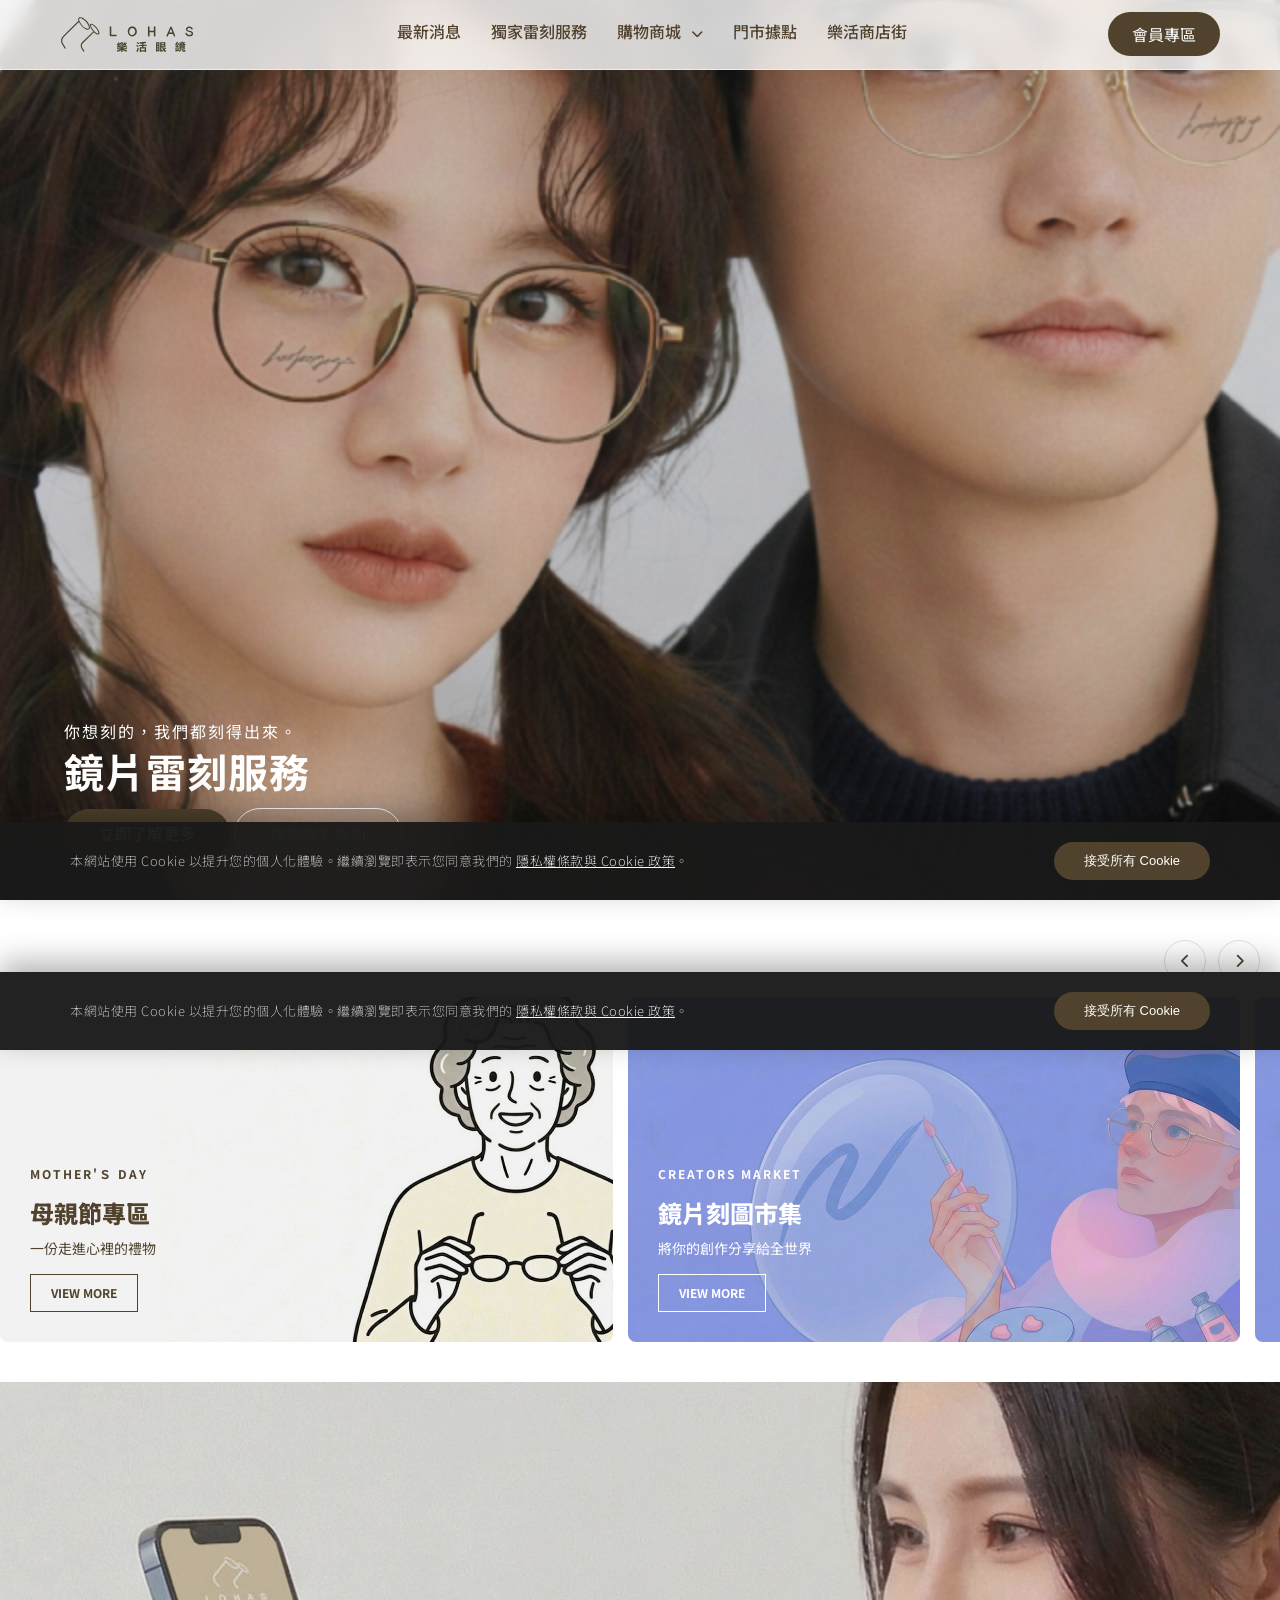
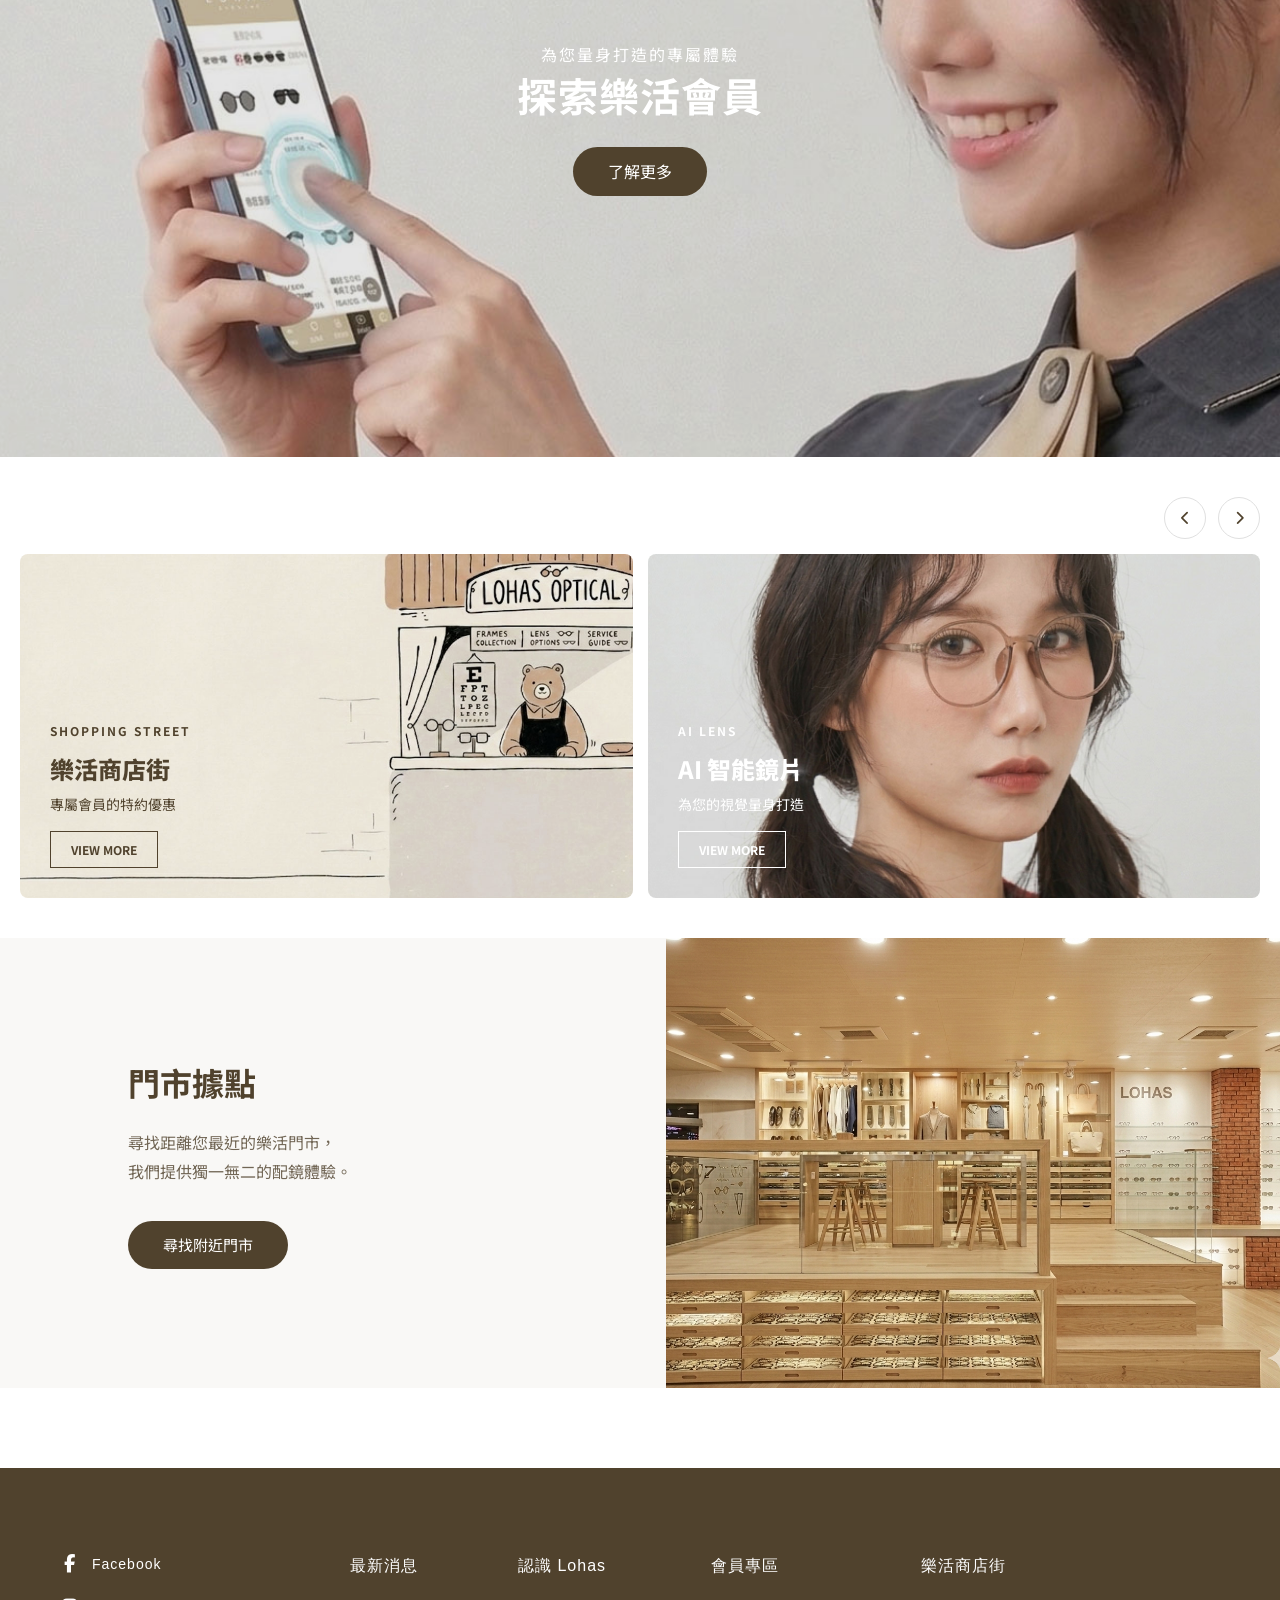
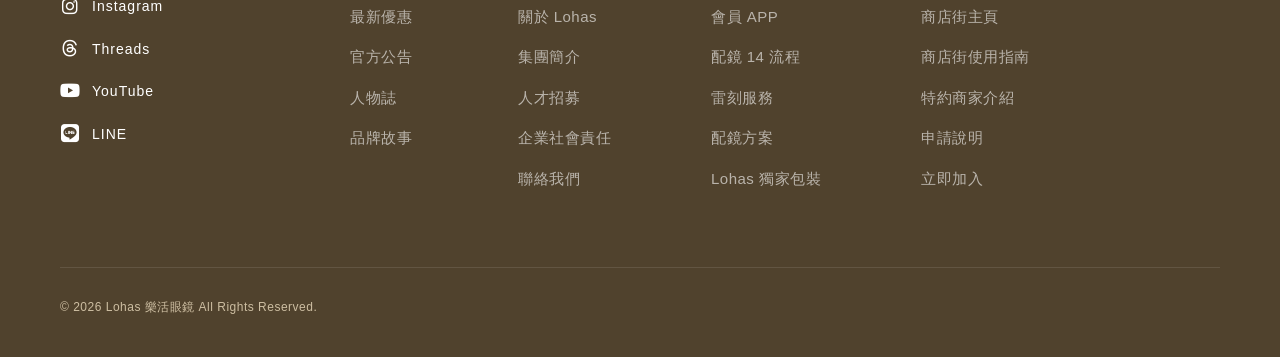
==== commit cf0b4601: "Add files via upload" ====
--- a/index.html
+++ b/index.html
@@ -3,177 +3,169 @@
 <head>
   <meta charset="UTF-8">
   <meta name="viewport" content="width=device-width, initial-scale=1.0">
-
   <title>Lohas 樂活眼鏡</title>
 
   <link rel="stylesheet" href="css/layout.css">
   <link rel="stylesheet" href="css/index.css">
-
   <link rel="stylesheet" href="https://cdnjs.cloudflare.com/ajax/libs/font-awesome/6.5.1/css/all.min.css">
   <link href="https://fonts.googleapis.com/css2?family=Noto+Sans+TC:wght@400;500;700&display=swap" rel="stylesheet">
 </head>
-
 <body>
 
   <div id="site-header"></div>
 
   <main>
-
-    <section class="hero-banner">
-      <div class="hero-content">
+<section class="hero-banner">
+    <div class="hero-content">
         <p class="hero-subtitle">你想刻的，我們都刻得出來。</p>
         <h1 class="hero-title">鏡片雷刻服務</h1>
-
+        
         <div class="hero-btns">
-          <a href="engraving.html" class="btn btn-primary">立即了解更多</a>
-          <a href="gallery.html" class="btn btn-outline">探索作品分享</a>
+            <a href="#" class="btn btn-primary">立即了解更多</a>
+            <a href="#" class="btn btn-outline">探索聯名系列</a>
         </div>
-      </div>
-
-      <div class="hero-bg">
+    </div>
+    <div class="hero-bg">
         <picture>
-          <source srcset="images/hero-banner-mobile.jpg" media="(max-width: 768px)">
-          <img src="images/hero-banner.jpg" alt="鏡片雷刻服務">
-        </picture>
-      </div>
-    </section>
-
-    <section class="owndays-grid-section">
-      <div class="owndays-wrapper">
-
+  <source srcset="images/hero-banner-mobile.jpg" media="(max-width: 768px)">
+  <img src="images/hero-banner.jpg" alt="最新消息">
+</picture>
+    </div>
+</section>
+    
+<section class="owndays-grid-section">
+    <div class="owndays-wrapper">
+        
         <div class="owndays-header">
-          <div class="owndays-controls">
-            <button class="scroll-btn prev-btn" type="button">
-              <i class="fas fa-chevron-left"></i>
-            </button>
-            <button class="scroll-btn next-btn" type="button">
-              <i class="fas fa-chevron-right"></i>
-            </button>
-          </div>
+            <div class="owndays-controls">
+                <button class="scroll-btn prev-btn"><i class="fas fa-chevron-left"></i></button>
+                <button class="scroll-btn next-btn"><i class="fas fa-chevron-right"></i></button>
+            </div>
         </div>
 
         <div class="owndays-container" id="owndays-container">
+           <a href="#" class="owndays-item mother-day">
+                <div class="item-overlay">
+                    <span class="tag">MOTHER'Ｓ DAY</span>
+                    <h2>母親節專區</h2>
+                    <p>一份走進心裡的禮物</p>
+                    <span class="btn-more">VIEW MORE</span>
+                </div>
+                <picture>
+                    <source srcset="images/mother-banner-mobile.jpg" media="(max-width: 768px)">
+                    <img src="images/mother-banner.jpg" alt="母親節">
+                </picture>
+            </a>
 
-          <a href="#" class="owndays-item mother-day">
-            <div class="item-overlay">
-              <span class="tag">MOTHER'S DAY</span>
-              <h2>母親節專區</h2>
-              <p>一份走進心裡的禮物</p>
-              <span class="btn-more">VIEW MORE</span>
-            </div>
-            <picture>
-              <source srcset="images/mother-banner-mobile.jpg" media="(max-width: 768px)">
-              <img src="images/mother-banner.jpg" alt="母親節專區">
-            </picture>
-          </a>
+            <a href="#" class="owndays-item creators-market">
+                <div class="item-overlay">
+                    <span class="tag">CREATORS MARKET</span>
+                    <h2>鏡片刻圖市集</h2>
+                    <p>將你的創作分享給全世界</p>
+                    <span class="btn-more">VIEW MORE</span>
+                </div>
+                <img src="images/market-banner.jpg" alt="刻圖市集">
+            </a>
 
-          <a href="gallery.html" class="owndays-item creators-market">
-            <div class="item-overlay">
-              <span class="tag">CREATORS MARKET</span>
-              <h2>鏡片刻圖市集</h2>
-              <p>將你的創作分享給全世界</p>
-              <span class="btn-more">VIEW MORE</span>
-            </div>
-            <img src="images/market-banner.jpg" alt="鏡片刻圖市集">
-          </a>
+             <a href="#" class="owndays-item creators-market">
+                <div class="item-overlay">
+                    <span class="tag">CREATORS MARKET</span>
+                    <h2>鏡片刻圖市集</h2>
+                    <p>將你的創作分享給全世界</p>
+                    <span class="btn-more">VIEW MORE</span>
+                </div>
+                <img src="images/market-banner.jpg" alt="刻圖市集">
+            </a>
+            
+        </div>
+    </div>
+</section>
 
-          <a href="engraving.html" class="owndays-item creators-market">
-            <div class="item-overlay">
-              <span class="tag">ENGRAVING SERVICE</span>
-              <h2>獨家雷刻服務</h2>
-              <p>把名字、祝福與回憶刻進日常</p>
-              <span class="btn-more">VIEW MORE</span>
-            </div>
-            <img src="images/market-banner.jpg" alt="獨家雷刻服務">
-          </a>
-
-        </div>
-      </div>
-    </section>
-
-    <section class="secondary-banner">
-      <div class="hero-bg">
+<section class="secondary-banner">
+    <div class="hero-bg">
         <picture>
-          <source srcset="images/secondary-banner.jpg" media="(max-width: 768px)">
-          <img src="images/secondary-banner.jpg" alt="探索樂活會員">
+            <source srcset="images/secondary-banner.jpg" media="(max-width: 768px)">
+            <img src="images/secondary-banner.jpg" alt="更多樂活服務">
         </picture>
-      </div>
-
-      <div class="hero-content">
+    </div>
+    
+    <div class="hero-content">
         <p class="hero-subtitle">為您量身打造的專屬體驗</p>
         <h2 class="hero-title">探索樂活會員</h2>
+        <div class="hero-btns">
+            <a href="#" class="btn btn-primary">了解更多</a>
+        </div>
+    </div>
+</section>
 
-        <div class="hero-btns">
-          <a href="login.html" class="btn btn-primary">了解更多</a>
-        </div>
-      </div>
-    </section>
-
-    <section class="owndays-grid-section">
-      <div class="owndays-wrapper">
-
+<section class="owndays-grid-section">
+    <div class="owndays-wrapper">
+        
         <div class="owndays-header">
-          <div class="owndays-controls">
-            <button class="scroll-btn prev-btn-2" type="button">
-              <i class="fas fa-chevron-left"></i>
-            </button>
-            <button class="scroll-btn next-btn-2" type="button">
-              <i class="fas fa-chevron-right"></i>
-            </button>
-          </div>
+            <div class="owndays-controls">
+                <button class="scroll-btn prev-btn-2"><i class="fas fa-chevron-left"></i></button>
+                <button class="scroll-btn next-btn-2"><i class="fas fa-chevron-right"></i></button>
+            </div>
         </div>
 
         <div class="owndays-container" id="extra-cards-container">
+            
+           <a href="#" class="owndays-item shopping-street-style">
+                <div class="item-overlay">
+                    <span class="tag">SHOPPING STREET</span>
+                    <h2>樂活商店街</h2>
+                    <p>專屬會員的特約優惠</p>
+                    <span class="btn-more">VIEW MORE</span>
+                </div>
+                <img src="images/shopping-street.jpg" alt="樂活商店街">
+            </a>
 
-          <a href="/vipstore" class="owndays-item shopping-street-style">
-            <div class="item-overlay">
-              <span class="tag">SHOPPING STREET</span>
-              <h2>樂活商店街</h2>
-              <p>專屬會員的特約優惠</p>
-              <span class="btn-more">VIEW MORE</span>
-            </div>
-            <img src="images/shopping-street.jpg" alt="樂活商店街">
-          </a>
+            <a href="#" class="owndays-item">
+                <div class="item-overlay">
+                    <span class="tag">AI LENS</span>
+                    <h2>AI 智能鏡片</h2>
+                    <p>為您的視覺量身打造</p>
+                    <span class="btn-more">VIEW MORE</span>
+                </div>
+                <img src="images/mega-parent.jpg" alt="AI 智能鏡片">
+            </a>
+            
+        </div>
+    </div>
+</section>
+    
+<section class="store-location-section">
+    <div class="store-location-container">
+        <div class="store-text-block">
+            <h2 class="store-title">門市據點</h2>
+            <p class="store-desc">尋找距離您最近的樂活門市，<br>我們提供獨一無二的配鏡體驗。</p>
+            <a href="/allstore/1-門市據點" class="btn btn-store">尋找附近門市</a>
+        </div>
+        <div class="store-image-block">
+            <img src="images/store-exterior.jpg" alt="Lohas 樂活眼鏡 門市實景">
+        </div>
+    </div>
+</section>
 
-          <a href="#" class="owndays-item">
-            <div class="item-overlay">
-              <span class="tag">AI LENS</span>
-              <h2>AI 智能鏡片</h2>
-              <p>為您的視覺量身打造</p>
-              <span class="btn-more">VIEW MORE</span>
-            </div>
-            <img src="images/mega-parent.jpg" alt="AI 智能鏡片">
-          </a>
 
+
+
+
+<div id="cookie-banner" class="cookie-banner">
+    <div class="cookie-container">
+        <div class="cookie-content">
+            <p>本網站使用 Cookie 以提升您的個人化體驗。繼續瀏覽即表示您同意我們的 <a href="#privacy-policy">隱私權條款與 Cookie 政策</a>。</p>
         </div>
-      </div>
-    </section>
-
-    <section class="store-location-section">
-      <div class="store-location-container">
-
-        <div class="store-text-block">
-          <h2 class="store-title">門市據點</h2>
-          <p class="store-desc">
-            尋找距離您最近的樂活門市，<br>
-            我們提供獨一無二的配鏡體驗。
-          </p>
-          <a href="/allstore/1-門市據點" class="btn btn-store">尋找附近門市</a>
+        <div class="cookie-actions">
+            <button id="accept-cookies" class="btn-cookie-accept">接受所有 Cookie</button>
         </div>
-
-        <div class="store-image-block">
-          <img src="images/store-exterior.jpg" alt="Lohas 樂活眼鏡門市實景">
-        </div>
-
-      </div>
-    </section>
-
+    </div>
+</div>
   </main>
 
   <div id="site-footer"></div>
 
   <script src="js/layout.js"></script>
   <script src="js/index.js"></script>
-
 </body>
 </html>
--- a/css/layout.css
+++ b/css/layout.css
@@ -1,534 +1,691 @@
-/* ========================================
-   Lohas 共用版 layout.css
-   Header / Footer / Mega Menu / Cookie
-======================================== */
-
-/* ===== 基礎設定 ===== */
-*{
-  margin:0;
-  padding:0;
-  box-sizing:border-box;
-}
-
-body{
-  font-family:"Noto Sans TC","PingFang TC","Microsoft JhengHei",sans-serif;
-  color:#333;
-  line-height:1.6;
-}
-
-a{
-  text-decoration:none;
-}
-
-img{
-  max-width:100%;
-  display:block;
-}
-
-/* ===== Header ===== */
-.main-header{
-  position:fixed;
-  top:0;
-  left:0;
-  width:100%;
-  height:70px;
-  z-index:9999;
-
-  background:rgba(255,255,255,.82);
-  backdrop-filter:blur(10px);
-  -webkit-backdrop-filter:blur(10px);
-
-  border-bottom:1px solid #eee;
-  display:flex;
-  align-items:center;
-}
-
-.nav-container{
-  width:100%;
-  max-width:1200px;
-  margin:0 auto;
-  padding:0 20px;
-
-  display:flex;
-  justify-content:space-between;
-  align-items:center;
-}
-
-/* Logo */
-.logo img{
-  height:35px;
-  width:auto;
-}
-
-/* 主選單 */
-.nav-links{
-  list-style:none;
-  display:flex;
-  align-items:center;
-  gap:30px;
-}
-
-.nav-links li{
-  position:relative;
-}
-
-.nav-links > li > a{
-  color:#50422D;
-  font-size:16px;
-  font-weight:500;
-  padding-bottom:6px;
-  position:relative;
-}
-
-/* 底線動畫 */
-.nav-links > li > a::after{
-  content:"";
-  position:absolute;
-  left:0;
-  bottom:0;
-  width:0;
-  height:1px;
-  background:#000;
-  transition:.3s;
-}
-
-.nav-links > li:hover > a::after{
-  width:100%;
-}
-
-/* CTA */
-.btn-primary{
-  background:#50422D;
-  color:#fff !important;
-  padding:10px 24px;
-  border-radius:50px;
-  font-size:15px;
-  transition:.3s;
-}
-
-.btn-primary:hover{
-  background:#765F4A;
-}
-
-.mobile-cta{
-  display:none;
-}
-
-/* ===== 漢堡 ===== */
-.menu-toggle{
-  display:none;
-  flex-direction:column;
-  gap:6px;
-  cursor:pointer;
-}
-
-.bar{
-  width:25px;
-  height:2px;
-  background:#333;
-  transition:.3s;
-}
-
-/* ===== Mega Menu ===== */
-.mega-menu-parent{
-  position:static !important;
-}
-
-.dropdown-icon{
-  font-size:12px;
-  margin-left:6px;
-  transition:.3s;
-}
-
-.mega-menu{
-  position:absolute;
-  top:70px;
-  left:0;
-  width:100%;
-  background:#fff;
-  border-bottom:1px solid #eee;
-  box-shadow:0 15px 30px rgba(0,0,0,.05);
-
-  opacity:0;
-  visibility:hidden;
-  transform:translateY(10px);
-  transition:.35s;
-  z-index:-1;
-}
-
-.mega-menu-parent:hover .mega-menu{
-  opacity:1;
-  visibility:visible;
-  transform:translateY(0);
-}
-
-.mega-menu-parent:hover .dropdown-icon{
-  transform:rotate(180deg);
-}
-
-.mega-menu-container{
-  width:100%;
-  height:420px;
-  display:flex;
-}
-
-.mega-image{
-  flex:0 0 45%;
-  overflow:hidden;
-}
-
-.mega-image img{
-  width:100%;
-  height:100%;
-  object-fit:cover;
-}
-
-.mega-content{
-  flex:1;
-  display:grid;
-  grid-template-columns:repeat(3,1fr);
-  gap:30px;
-  padding:40px 40px 60px 80px;
-  overflow-y:auto;
-}
-
-.mega-column h4{
-  font-size:13px;
-  color:#50422D;
-  font-weight:600;
-  margin-bottom:16px;
-  border-bottom:1px solid #eee;
-  padding-bottom:10px;
-  letter-spacing:1px;
-}
-
-.mega-column ul{
-  list-style:none;
-}
-
-.mega-column li{
-  margin-bottom:12px;
-}
-
-.mega-column a{
-  color:#50422D;
-  font-size:15px;
-  transition:.25s;
-}
-
-.mega-column a:hover{
-  color:#CDBEA2;
-}
-
-/* ===== Footer ===== */
-.main-footer{
-  background:#50422D;
-  color:#fff;
-  padding:50px 0 40px;
-}
-
-.footer-container{
-  max-width:1200px;
-  margin:0 auto;
-  padding:0 20px;
-}
-
-.footer-links{
-  display:flex;
-  gap:90px;
-  margin-bottom:55px;
-}
-
-.footer-social-wrap{
-  display:flex;
-  flex-direction:column;
-  gap:18px;
-  min-width:160px;
-}
-
-.social-link{
-  color:#fff;
-  font-size:14px;
-  display:flex;
-  align-items:center;
-  gap:12px;
-  opacity:.95;
-  transition:.25s;
-}
-
-.social-link:hover{
-  opacity:.6;
-}
-
-.social-link i{
-  width:18px;
-  text-align:center;
-}
-
-.footer-column h3{
-  font-size:16px;
-  font-weight:500;
-  margin-bottom:20px;
-}
-
-.footer-column ul{
-  list-style:none;
-}
-
-.footer-column li{
-  margin-bottom:14px;
-}
-
-.footer-column a{
-  color:rgba(255,255,255,.72);
-  font-size:14px;
-  transition:.25s;
-}
-
-.footer-column a:hover{
-  color:#fff;
-}
-
-.footer-bottom{
-  border-top:1px solid rgba(255,255,255,.12);
-  padding-top:28px;
-}
-
-.footer-bottom p{
-  font-size:12px;
-  color:#CDBEA2;
-}
-
-/* ===== Cookie Banner ===== */
-.cookie-banner{
-  position:fixed;
-  left:0;
-  bottom:-180px;
-  width:100%;
-  z-index:10001;
-
-  background:rgba(25,25,25,.96);
-  color:#fff;
-  padding:20px 0;
-
-  transition:.55s;
-  box-shadow:0 -10px 30px rgba(0,0,0,.28);
-}
-
-.cookie-banner.show{
-  transform:translateY(-180px);
-}
-
-.cookie-container{
-  max-width:1200px;
-  margin:0 auto;
-  padding:0 25px;
-
-  display:flex;
-  justify-content:space-between;
-  align-items:center;
-  gap:20px;
-}
-
-.cookie-content p{
-  font-size:13px;
-  color:rgba(255,255,255,.82);
-}
-
-.cookie-content a{
-  color:#fff;
-  text-decoration:underline;
-}
-
-.btn-cookie-accept{
-  border:none;
-  cursor:pointer;
-  background:#50422D;
-  color:#fff;
-  border-radius:50px;
-  padding:10px 26px;
-  font-size:13px;
-  transition:.25s;
-}
-
-.btn-cookie-accept:hover{
-  background:#765F4A;
-}
-
-/* ===== 工具 ===== */
-body.no-scroll{
-  overflow:hidden;
-}
-
-/* ===== 手機版 ===== */
-@media (max-width:768px){
-
-  .logo img{
-    height:28px;
-  }
-
-  .nav-cta{
-    display:none;
-  }
-
-  .menu-toggle{
-    display:flex;
-  }
-
-  .menu-toggle.active .bar:nth-child(1){
-    transform:translateY(8px) rotate(45deg);
-  }
-
-  .menu-toggle.active .bar:nth-child(2){
-    opacity:0;
-  }
-
-  .menu-toggle.active .bar:nth-child(3){
-    transform:translateY(-8px) rotate(-45deg);
-  }
-
-  .nav-links{
-    position:fixed;
-    top:70px;
-    left:-100%;
-    width:100%;
-    height:calc(100vh - 70px);
-
-    background:#fff;
-    flex-direction:column;
-    gap:32px;
-    padding-top:55px;
-    overflow-y:auto;
-    transition:.35s;
-  }
-
-  .nav-links.active{
-    left:0;
-  }
-
-  .nav-links a{
-    font-size:20px;
-  }
-
-  .mobile-cta{
-    display:block;
-    margin-top:10px;
-  }
-
-  /* 手機 Mega */
-  .mega-image{
-    display:none;
-  }
-
-  .mega-menu{
-    position:relative;
-    top:0;
-    opacity:1;
-    visibility:visible;
-    transform:none;
-    box-shadow:none;
-    max-height:0;
-    overflow:hidden;
-    border:none;
-  }
-
-  .mega-menu-parent.active .mega-menu{
-    max-height:1200px;
-  }
-
-  .mega-content{
-    display:block;
-    padding:10px 0 0;
-  }
-
-  .mega-column h4{
-    display:none;
-  }
-
-  .mega-column a{
-    display:block;
-    text-align:center;
-    padding:12px 0;
-    font-size:16px;
-    color:rgba(80,66,45,.75);
-  }
-
-  .mega-menu-parent > a{
-    display:flex;
-    justify-content:center;
-    align-items:center;
-    gap:8px;
-  }
-
-  .mega-menu-parent.active .dropdown-icon{
-    transform:rotate(180deg);
-  }
-
-  /* Footer */
-  .footer-links{
-    flex-direction:column;
-    gap:0;
-  }
-
-  .footer-social-wrap{
-    display:grid;
-    grid-template-columns:repeat(2,1fr);
-    gap:14px 10px;
-    padding-bottom:24px;
-    margin-bottom:10px;
-    border-bottom:1px solid rgba(255,255,255,.12);
-  }
-
-  .footer-column{
-    border-bottom:1px solid rgba(255,255,255,.12);
-  }
-
-  .footer-column h3{
-    margin:0;
-    padding:15px 0;
-    display:flex;
-    justify-content:space-between;
-    cursor:pointer;
-  }
-
-  .footer-column h3::after{
-    content:"+";
-    font-size:20px;
-    transition:.25s;
-  }
-
-  .footer-column ul{
-    max-height:0;
-    overflow:hidden;
-    transition:.35s;
-  }
-
-  .footer-column.active ul{
-    max-height:400px;
-    padding-bottom:18px;
-  }
-
-  .footer-column.active h3::after{
-    transform:rotate(45deg);
-  }
-
-  /* Cookie */
-  .cookie-banner{
-    padding:24px 0;
-  }
-
-  .cookie-banner.show{
-    transform:translateY(-100%);
-  }
-
-  .cookie-container{
-    flex-direction:column;
-    text-align:center;
-  }
-
-  .btn-cookie-accept{
-    width:100%;
-    max-width:280px;
-  }
-
-}
+/* --- 基礎設定 --- */
+* {
+    margin: 0;
+    padding: 0;
+    box-sizing: border-box;
+}
+
+body {
+    font-family: "Noto Sans TC", "PingFang TC", "Microsoft JhengHei", sans-serif;
+    color: #333;
+    line-height: 1.6;
+}
+
+/* --- Header 導覽列 --- */
+.main-header {
+    background-color: rgba(255, 255, 255, 0.8);
+    backdrop-filter: blur(10px);
+    -webkit-backdrop-filter: blur(10px);
+    width: 100%;
+    height: 70px;
+    position: fixed;
+    top: 0;
+    left: 0;
+    z-index: 9999;
+    border-bottom: 1px solid #eee;
+    display: flex;
+    align-items: center;
+}
+
+.nav-container {
+    width: 100%;
+    max-width: 1200px;
+    margin: 0 auto;
+    padding: 0 20px;
+    display: flex;
+    justify-content: space-between;
+    align-items: center;
+}
+
+.logo img {
+    height: 35px;
+    width: auto;
+    display: block;
+    object-fit: contain;
+}
+
+/* --- 電腦版 Mega Menu --- */
+@media (min-width: 769px) {
+    .mega-menu-parent {
+        position: static !important;
+    }
+
+    .mega-menu {
+        position: absolute;
+        top: 70px;
+        left: 0;
+        width: 100%;
+        background-color: #fff;
+        box-shadow: 0 15px 30px rgba(0, 0, 0, 0.05);
+        border-bottom: 1px solid #eee;
+        opacity: 0;
+        visibility: hidden;
+        transform: translateY(10px);
+        transition: all 0.4s cubic-bezier(0.25, 0.8, 0.25, 1);
+        z-index: -1;
+    }
+
+    .mega-menu-parent:hover .mega-menu {
+        opacity: 1;
+        visibility: visible;
+        transform: translateY(0);
+    }
+
+    .mega-menu-container {
+        display: flex;
+        width: 100%;
+        height: 420px;
+        margin: 0;
+        padding: 0;
+        background-color: #fff;
+    }
+
+    .mega-image {
+        flex: 0 0 45%;
+        height: 100%;
+        overflow: hidden;
+    }
+
+    .mega-image img {
+        width: 100%;
+        height: 100%;
+        object-fit: cover;
+        display: block;
+    }
+
+    .mega-content {
+        flex: 1;
+        display: grid;
+        grid-template-columns: repeat(3, 1fr);
+        max-height: 450px;
+        overflow-y: auto;
+        padding: 40px 40px 60px 80px;
+        background-color: #fff;
+        gap: 30px;
+        align-content: start;
+    }
+
+    .mega-column h4 {
+        font-size: 13px;
+        color: #50422D;
+        margin-bottom: 20px;
+        font-weight: 500;
+        letter-spacing: 1px;
+        border-bottom: 1px solid #f0f0f0;
+        padding-bottom: 10px;
+    }
+
+    .mega-column ul {
+        list-style: none;
+        padding: 0;
+    }
+
+    .mega-column ul li {
+        margin-bottom: 12px;
+    }
+
+    .mega-column ul li a {
+        font-size: 16px;
+        color: #50422D;
+        text-decoration: none;
+        transition: color 0.3s;
+    }
+
+    .mega-column ul li a:hover {
+        color: #CDBEA2;
+    }
+}
+
+/* --- 手機版 Mega Menu --- */
+@media (max-width: 768px) {
+    .mega-image {
+        display: none;
+    }
+
+    .mega-menu {
+        position: relative;
+        top: 0;
+        opacity: 1;
+        visibility: visible;
+        transform: none;
+        box-shadow: none;
+        max-height: 0;
+        overflow: hidden;
+        transition: max-height 0.4s ease;
+    }
+
+    .mega-menu-parent.active .mega-menu {
+        max-height: 1000px;
+    }
+
+    .mega-content {
+        padding: 10px 0;
+    }
+
+    .mega-column h4 {
+        display: none;
+    }
+
+    .mega-column ul li a {
+        font-size: 16px;
+        padding: 12px 0;
+        display: block;
+        color: rgba(80, 66, 45, 0.7);
+        text-align: center;
+    }
+}
+
+/* --- Dropdown --- */
+.nav-links li {
+    position: relative;
+}
+
+.dropdown-icon {
+    font-size: 12px;
+    margin-left: 6px;
+    transition: transform 0.3s ease;
+}
+
+.dropdown-menu {
+    position: absolute;
+    top: 100%;
+    left: 50%;
+    transform: translateX(-50%) translateY(15px);
+    background-color: #ffffff;
+    min-width: 160px;
+    box-shadow: 0 8px 24px rgba(80, 66, 45, 0.08);
+    border-radius: 8px;
+    padding: 10px 0;
+    list-style: none;
+    opacity: 0;
+    visibility: hidden;
+    transition: all 0.3s cubic-bezier(0.25, 0.8, 0.25, 1);
+}
+
+.nav-links li.dropdown-parent:hover .dropdown-menu {
+    opacity: 1;
+    visibility: visible;
+    transform: translateX(-50%) translateY(0);
+}
+
+.nav-links li.dropdown-parent:hover .dropdown-icon {
+    transform: rotate(180deg);
+}
+
+.dropdown-menu li {
+    width: 100%;
+}
+
+.dropdown-menu a {
+    display: block;
+    padding: 10px 24px;
+    font-size: 15px;
+    color: #50422D;
+    text-align: center;
+    transition: background-color 0.3s, color 0.3s;
+}
+
+.dropdown-menu a:hover {
+    background-color: #F9F8F6;
+    color: #CDBEA2;
+}
+
+/* --- Nav Links --- */
+.nav-links {
+    display: flex;
+    list-style: none;
+    gap: 30px;
+    align-items: center;
+}
+
+.nav-links a {
+    text-decoration: none !important;
+    color: #50422D;
+    font-size: 16px;
+    font-weight: 500;
+    transition: color 0.3s;
+}
+
+.dropdown-menu a:hover {
+    color: #CDBEA2 !important;
+}
+
+@media (min-width: 769px) {
+    .nav-links > li > a {
+        display: inline-block;
+        position: relative;
+        padding-bottom: 6px;
+    }
+
+    .nav-links > li:hover > a {
+        color: #50422D !important;
+    }
+
+    .nav-links > li > a::after {
+        content: '';
+        position: absolute;
+        bottom: 0;
+        left: 0;
+        width: 0;
+        height: 1px;
+        background-color: #000;
+        transition: width 0.3s ease-in-out;
+    }
+
+    .nav-links > li.mobile-cta > a::after {
+        display: none !important;
+    }
+
+    .nav-links > li:not(.mobile-cta):hover > a::after {
+        width: 100%;
+    }
+
+    .dropdown-menu a::after {
+        content: none !important;
+        display: none !important;
+        width: 0 !important;
+    }
+}
+
+body.no-scroll {
+    overflow: hidden;
+    height: 100%;
+}
+
+/* --- Button --- */
+.btn-primary {
+    background-color: #50422D;
+    color: #fff !important;
+    padding: 10px 24px;
+    border-radius: 50px;
+    font-size: 16px;
+    text-decoration: none;
+    transition: background-color 0.3s ease;
+}
+
+.btn-primary:hover {
+    background-color: #765F4A;
+}
+
+.mobile-cta {
+    display: none;
+}
+
+/* --- Mobile Menu --- */
+.menu-toggle {
+    display: none;
+    flex-direction: column;
+    cursor: pointer;
+    gap: 6px;
+}
+
+.bar {
+    width: 25px;
+    height: 2px;
+    background-color: #333;
+    transition: 0.3s;
+}
+
+@media screen and (max-width: 768px) {
+    .nav-cta {
+        display: none;
+    }
+
+    .logo img {
+        height: 28px;
+    }
+
+    .menu-toggle {
+        display: flex;
+    }
+
+    .nav-links {
+        position: fixed;
+        top: 70px;
+        left: -100%;
+        width: 100%;
+        height: calc(100vh - 70px);
+        height: calc(100dvh - 70px);
+        background-color: #fff;
+        flex-direction: column;
+        align-items: center;
+        padding-top: 60px;
+        padding-bottom: 80px;
+        gap: 35px;
+        transition: 0.4s ease-in-out;
+        overflow-y: auto;
+        -webkit-overflow-scrolling: touch;
+    }
+
+    .nav-links.active {
+        left: 0;
+    }
+
+    .nav-links a {
+        font-size: 20px;
+    }
+
+    .mobile-cta {
+        display: block;
+        margin-top: 20px;
+    }
+
+    .menu-toggle.active .bar:nth-child(1) {
+        transform: translateY(8px) rotate(45deg);
+    }
+
+    .menu-toggle.active .bar:nth-child(2) {
+        opacity: 0;
+        transform: translateX(-10px);
+    }
+
+    .menu-toggle.active .bar:nth-child(3) {
+        transform: translateY(-8px) rotate(-45deg);
+    }
+
+    .dropdown-menu,
+    .nav-links li.dropdown-parent:hover .dropdown-menu {
+        position: relative;
+        top: 0;
+        left: 0;
+        transform: none !important;
+        box-shadow: none;
+        background-color: transparent;
+        min-width: 100%;
+        padding: 0;
+        max-height: 0;
+        overflow: hidden;
+        opacity: 0;
+        visibility: hidden;
+        transition: max-height 0.4s ease, opacity 0.4s ease;
+        text-align: center;
+    }
+
+    .dropdown-menu a {
+        font-size: 16px;
+        padding: 12px 0;
+        color: rgba(80, 66, 45, 0.7);
+    }
+
+    .nav-links li.dropdown-parent.active .dropdown-menu {
+        max-height: 300px;
+        opacity: 1;
+        visibility: visible;
+        margin-top: 15px;
+    }
+
+    .dropdown-parent.active .dropdown-icon {
+        transform: rotate(180deg) !important;
+    }
+
+    .nav-links li.dropdown-parent:hover .dropdown-icon {
+        transform: none;
+    }
+
+    .nav-links li.dropdown-parent.active:hover .dropdown-icon {
+        transform: rotate(180deg);
+    }
+
+    .nav-links li.dropdown-parent > a {
+        display: flex;
+        align-items: center;
+        justify-content: center;
+        gap: 8px;
+    }
+
+    .dropdown-parent .dropdown-icon {
+        font-size: 14px;
+        transition: transform 0.3s ease;
+    }
+
+    .nav-links li.dropdown-parent.active > a .dropdown-icon {
+        transform: rotate(180deg) !important;
+    }
+}
+
+/* --- Footer --- */
+.main-footer {
+    background-color: #50422D;
+    color: #ffffff;
+    padding: 40px 0 40px;
+    font-family: "PingFang TC", "Helvetica Neue", "Light", sans-serif;
+    font-weight: 400;
+    letter-spacing: 0.5px;
+}
+
+.footer-column {
+    margin-top: 45px;
+}
+
+.footer-container {
+    max-width: 1200px;
+    margin: 0 auto;
+    padding: 0 20px;
+}
+
+.footer-links {
+    display: flex;
+    justify-content: flex-start;
+    gap: 100px;
+    margin-bottom: 60px;
+}
+
+.footer-column h3 {
+    font-size: 16px;
+    font-weight: 400;
+    margin-bottom: 25px;
+    color: #ffffff;
+    letter-spacing: 1px;
+}
+
+.footer-column ul {
+    list-style: none;
+    padding: 0;
+}
+
+.footer-column ul li {
+    margin-bottom: 15px;
+}
+
+.footer-column ul li a {
+    text-decoration: none;
+    color: rgba(255, 255, 255, 0.6);
+    font-weight: 400;
+    font-size: 15px;
+    transition: color 0.3s;
+}
+
+.footer-column ul li a:hover {
+    color: #ffffff;
+}
+
+.footer-social-wrap {
+    display: flex;
+    flex-direction: column;
+    gap: 20px;
+    min-width: 150px;
+    margin-right: 40px;
+    margin-top: 45px;
+}
+
+.social-link {
+    color: #ffffff;
+    text-decoration: none;
+    font-size: 14px;
+    font-weight: 300;
+    display: flex;
+    align-items: center;
+    gap: 12px;
+    letter-spacing: 1px;
+    transition: opacity 0.3s ease;
+}
+
+.social-link:hover {
+    opacity: 0.6;
+}
+
+.social-link i {
+    font-size: 18px;
+    width: 20px;
+    text-align: center;
+}
+
+.footer-bottom {
+    border-top: 1px solid rgba(255, 255, 255, 0.1);
+    padding-top: 30px;
+    display: flex;
+    justify-content: space-between;
+    align-items: center;
+}
+
+.footer-bottom p {
+    color: #CDBEA2;
+    font-size: 12px;
+    font-weight: 400;
+}
+
+/* --- Footer 手機版 --- */
+@media screen and (max-width: 768px) {
+    .footer-social-wrap {
+        display: grid;
+        grid-template-columns: repeat(2, 1fr);
+        gap: 15px 10px;
+        padding: 10px 0 30px 0;
+        margin-right: 0;
+        margin-bottom: 10px;
+        border-bottom: 1px solid rgba(255, 255, 255, 0.1);
+        margin-top: 0;
+    }
+
+    .social-link {
+        justify-content: flex-start;
+    }
+
+    .footer-links {
+        flex-direction: column;
+        gap: 0;
+    }
+
+    .footer-column {
+        margin-top: 0;
+        border-bottom: 1px solid rgba(255, 255, 255, 0.1);
+    }
+
+    .footer-column h3 {
+        padding: 15px 0;
+        cursor: pointer;
+        display: flex;
+        justify-content: space-between;
+        align-items: center;
+        margin-bottom: 0;
+    }
+
+    .footer-column h3::after {
+        content: '+';
+        font-size: 20px;
+        transition: transform 0.3s;
+    }
+
+    .footer-column ul {
+        display: block !important;
+        max-height: 0;
+        overflow: hidden;
+        transition: max-height 0.4s ease-out;
+        opacity: 0;
+    }
+
+    .footer-column.active ul {
+        max-height: 500px;
+        opacity: 1;
+        padding-bottom: 20px;
+    }
+
+    .footer-column.active h3::after {
+        transform: rotate(45deg);
+    }
+}
+
+/* --- Cookie Banner --- */
+.cookie-banner {
+    position: fixed;
+    bottom: -150px;
+    left: 0;
+    width: 100%;
+    background-color: rgba(25, 25, 25, 0.96);
+    color: #fff;
+    z-index: 10001;
+    padding: 20px 0;
+    transition: transform 0.6s cubic-bezier(0.16, 1, 0.3, 1);
+    box-shadow: 0 -10px 30px rgba(0, 0, 0, 0.3);
+}
+
+.cookie-banner.show {
+    transform: translateY(-150px);
+}
+
+.cookie-container {
+    max-width: 1200px;
+    margin: 0 auto;
+    padding: 0 30px;
+    display: flex;
+    justify-content: space-between;
+    align-items: center;
+}
+
+.cookie-content p {
+    font-size: 13px;
+    font-weight: 200;
+    letter-spacing: 0.5px;
+    color: rgba(255, 255, 255, 0.8);
+    line-height: 1.6;
+}
+
+.cookie-content a {
+    color: #fff;
+    text-decoration: underline;
+    transition: opacity 0.3s;
+}
+
+.btn-cookie-accept {
+    background-color: #50422D;
+    color: #fff;
+    border: none;
+    padding: 10px 30px;
+    border-radius: 50px;
+    font-size: 13px;
+    font-weight: 400;
+    cursor: pointer;
+    white-space: nowrap;
+    transition: all 0.3s ease;
+}
+
+.btn-cookie-accept:hover {
+    background-color: #765F4A;
+    transform: scale(1.05);
+}
+
+@media screen and (max-width: 768px) {
+    .cookie-banner {
+        padding: 25px 0;
+    }
+
+    .cookie-banner.show {
+        transform: translateY(-100%);
+    }
+
+    .cookie-container {
+        flex-direction: column;
+        text-align: center;
+        gap: 20px;
+    }
+
+    .cookie-content p {
+        font-size: 12px;
+        padding: 0 10px;
+    }
+
+    .btn-cookie-accept {
+        width: 100%;
+        max-width: 280px;
+    }
+}
--- a/css/index.css
+++ b/css/index.css
@@ -1,419 +1,475 @@
-/* ========================================
-   Lohas 首頁專用 index.css
-   Hero / Cards / Secondary Banner / Store
-======================================== */
-
-/* ===== Hero Banner ===== */
+/* Hero Banner 容器 */
 .hero-banner {
-  position: relative;
-  width: 100%;
-  height: 100vh;
-  display: flex;
-  align-items: flex-end;
-  justify-content: flex-start;
-  overflow: hidden;
-  color: #fff;
-  padding-left: 5%;
-  padding-bottom: 40px;
-}
-
+    position: relative;
+    width: 100%;
+    height: 100vh; /* 滿版高度，如需縮小可改為 80vh */
+    display: flex;
+    align-items: flex-end;    /* 垂直對齊：底部 */
+    justify-content: flex-start; /* 水平對齊：左側 */
+    overflow: hidden;
+    color: #fff; /* 文字顏色通常為白色 */
+    padding-left: 5%;        /* 距離左邊一段距離，更有設計感 */
+    padding-bottom: 40px;     /* 距離底部一段距離 */
+}
+
+/* 背景圖處理 (仿 Gogoro 的沉浸式感) */
 .hero-bg {
-  position: absolute;
-  inset: 0;
-  z-index: -1;
+    position: absolute;
+    top: 0;
+    left: 0;
+    width: 100%;
+    height: 100%;
+    z-index: -1; /* 確保在文字下方 */
 }
 
 .hero-bg img {
-  width: 100%;
-  height: 100%;
-  object-fit: cover;
-  object-position: center;
-}
-
+    width: 100%;
+    height: 100%;
+    object-fit: cover; /* 關鍵：圖片會填滿容器且不變形 */
+    object-position: center;
+}
+
+/* 為了讓文字清楚，可加上暗色遮罩 */
 .hero-bg::after {
-  content: "";
-  position: absolute;
-  inset: 0;
-  background: rgba(0, 0, 0, 0.1);
-}
-
+    content: '';
+    position: absolute;
+    top: 0;
+    left: 0;
+    width: 100%;
+    height: 100%;
+    background: rgba(0, 0, 0, 0.1); /* 10% 透明黑色遮罩 */
+}
+
+/* 文字內容 */
 .hero-content {
-  text-align: left;
-  max-width: 800px;
+    text-align: left;
+    max-width: 800px;
+    padding: 0x;
+    
 }
 
 .hero-title {
-  font-size: 2.5rem;
-  font-weight: 700;
-  margin-top: -10px;
-  margin-bottom: 5px;
-  letter-spacing: 1px;
+    font-size: 2.5rem; /* 大標題 */
+    font-weight: 700;
+    margin-top: -10px;
+    margin-bottom: 5px;
+    letter-spacing: 1px;
 }
 
 .hero-subtitle {
-  font-size: 1rem;
-  margin-bottom: 5px;
-  font-weight: 400;
-  letter-spacing: 2px;
-}
-
+    font-size: 1.0rem;
+    margin-bottom: 5px;
+    font-weight: 400;
+    letter-spacing: 2px;
+}
+
+/* 按鈕設計 (仿 Gogoro 圓角簡約風) */
 .hero-btns .btn {
-  display: inline-block;
-  padding: 12px 35px;
-  border-radius: 50px;
-  text-decoration: none;
-  font-weight: 400;
-  transition: all 0.3s ease;
-  margin: 0;
+    display: inline-block;
+    padding: 12px 35px;
+    border-radius: 50px; /* 圓角按鈕 */
+    text-decoration: none;
+    font-weight: 400;
+    transition: all 0.3s ease;
+    margin: 0;
 }
 
 .btn-outline {
-  border: 1px solid #fff;
-  color: #fff;
+    border: 1px solid #fff;
+    color: #fff;
 }
 
 .btn-outline:hover {
-  background: #fff;
-  color: #333;
-}
-
-/* ===== 首頁橫向卡片 ===== */
+    background: #fff;
+    color: #333;
+}
+
+/* 手機版適應 (RWD) */
+@media (max-width: 768px) {
+    .hero-banner {
+        padding-left: 20px;    /* 縮小左側間距，適合手機螢幕 */
+        padding-bottom: 40px;  /* 縮小底部間距 */
+        align-items: flex-end; /* 確保垂直靠底 */
+        justify-content: flex-start; /* 確保水平靠左 */
+        height: 100svh;
+    }
+
+    .hero-content {
+        max-width: 90%;        /* 讓內容在手機上稍微寬一點點 */
+    }
+
+    .hero-title {
+        font-size: 2.0rem;     /* 縮小標題字體 (原為 2.5rem) */
+        margin-bottom: 3px;
+    }
+
+    .hero-subtitle {
+        font-size: 0.9rem;     /* 縮小副標題字體 (原為 1.0rem) */
+        margin-bottom: 3px;
+    }
+
+    .hero-btns .btn {
+        display: inline-block; /* 確保按鈕是併排或隨文字流動 */
+        padding: 8px 25px;     /* 縮小按鈕 */
+        font-size: 0.85rem;    
+        margin-right: 10px;    /* 關鍵：增加按鈕右邊的間距 */
+        margin-top: 10px;      /* 關鍵：若按鈕被迫換行時，上方不會黏在一起 */
+    }
+}
+/* 內容區填充 */
+.content {
+    padding-top: 150px;
+    text-align: center;
+}
+
 .owndays-grid-section {
-  padding: 40px 0;
-  background-color: #fff;
+    padding: 40px 0;
+    background-color: #fff;
 }
 
 .owndays-wrapper {
-  position: relative;
-  max-width: 1400px;
-  margin: 0 auto;
-}
-
+    position: relative;
+    max-width: 1400px;
+    margin: 0 auto;
+}
+
+.owndays-container {
+    display: flex;
+    gap: 15px;
+    padding: 0 20px; /* 保留原本的內距 */
+    overflow-x: auto; 
+    scroll-snap-type: x mandatory;
+    scrollbar-width: none;
+}
+
+/* --- 新增：卡片區塊頂部的排版 --- */
 .owndays-header {
-  display: flex;
-  justify-content: flex-end;
-  padding: 0 20px;
-  margin-bottom: 15px;
+    display: flex;
+    justify-content: flex-end; /* 讓內容（按鈕）靠右對齊 */
+    padding: 0 20px;
+    margin-bottom: 15px;       /* 與下方的卡片保持一點距離 */
 }
 
 .owndays-controls {
-  display: flex;
-  gap: 12px;
-}
-
+    display: flex;
+    gap: 12px; /* 兩個圈圈箭頭並排時的距離 */
+}
+
+/* --- 新增：電腦版圓圈箭頭按鈕樣式 --- */
 .scroll-btn {
-  width: 42px;
-  height: 42px;
-  background-color: #fff;
-  border: 1px solid #e0e0e0;
-  border-radius: 50%;
-  color: #50422d;
-  font-size: 14px;
-  cursor: pointer;
-  display: flex;
-  align-items: center;
-  justify-content: center;
-  transition: all 0.3s ease;
-}
-
+    /* 移除原本的 position, top, left, right 等絕對定位語法 */
+    width: 42px;  /* 放在右上方可以稍微縮小一點點，更精緻 */
+    height: 42px;
+    background-color: #ffffff;
+    border: 1px solid #e0e0e0; /* 改為極淡的灰色邊框 */
+    border-radius: 50%;
+    color: #50422D; 
+    font-size: 14px; /* 箭頭稍微縮小 */
+    cursor: pointer;
+    display: flex;
+    align-items: center;
+    justify-content: center;
+    transition: all 0.3s ease;
+}
+
+/* 滑過時變成樂活褐底白字 */
 .scroll-btn:hover {
-  background-color: #50422d;
-  color: #fff;
-  border-color: #50422d;
-}
-
-.owndays-container {
-  display: flex;
-  gap: 15px;
-  padding: 0 20px;
-  overflow-x: auto;
-  scroll-snap-type: x mandatory;
-  scrollbar-width: none;
-}
-
+    background-color: #50422D;
+    color: #ffffff;
+    border-color: #50422D;
+    
+}
+
+/* 將按鈕往內縮一點，讓它有一半疊在圖片上的精緻感 */
+.prev-btn {
+    left: 10px; 
+}
+
+.next-btn {
+    right: 10px; 
+}
+
+/* --- 手機版隱藏按鈕 --- */
+@media (max-width: 768px) {
+    .scroll-btn {
+        display: none !important; /* 手機版只需靠手動滑動，不需要箭頭 */
+    }
+}
+
+/* 隱藏捲軸 */
 .owndays-container::-webkit-scrollbar {
-  display: none;
+    display: none;
 }
 
 .owndays-item {
-  position: relative;
-  flex: 0 0 calc(50% - 7.5px);
-  min-width: 0;
-  aspect-ratio: 16 / 9;
-  overflow: hidden;
-  scroll-snap-align: start;
-  text-decoration: none;
-  border-radius: 8px;
+    position: relative;
+    flex: 0 0 calc(50% - 7.5px);
+    min-width: 0;
+    aspect-ratio: 16 / 9; /* 根據 OWNDAYS 比例調整 */
+    overflow: hidden;
+    scroll-snap-align: start;
+    text-decoration: none;
+    border-radius: 8px; /* 增加一點點日系溫潤感 */
 }
 
 .owndays-item img {
-  width: 100%;
-  height: 100%;
-  object-fit: cover;
-  transition: transform 0.5s ease;
-}
-
+    width: 100%;
+    height: 100%;
+    object-fit: cover;
+    transition: transform 0.5s ease;
+}
+
+/* 文字遮罩層 */
 .item-overlay {
-  position: absolute;
-  inset: 0;
-  padding: 30px;
-  background: rgba(0, 0, 0, 0.05);
-  color: #fff;
-  display: flex;
-  flex-direction: column;
-  justify-content: flex-end;
-  z-index: 2;
+    position: absolute;
+    top: 0;
+    left: 0;
+    width: 100%;
+    height: 100%;
+    padding: 30px;
+    background: rgba(0, 0, 0, 0.05); /* 輕微暗化讓文字更清楚 */
+    color: #fff;
+    display: flex;
+    flex-direction: column;
+    justify-content: flex-end; /* 文字靠下 */
+    z-index: 2;
 }
 
 .item-overlay .tag {
-  font-size: 12px;
-  letter-spacing: 2px;
-  margin-bottom: 10px;
-  font-weight: 700;
+    font-size: 12px;
+    letter-spacing: 2px;
+    margin-bottom: 10px;
+    font-weight: bold;
 }
 
 .item-overlay h2 {
-  font-size: 24px;
-  margin-bottom: 5px;
-  font-weight: 800;
+    font-size: 24px;
+    margin-bottom: 5px;
+    font-weight: 800;
 }
 
 .item-overlay p {
-  font-size: 14px;
-  margin-bottom: 15px;
+    font-size: 14px;
+    margin-bottom: 15px;
 }
 
 .btn-more {
-  font-size: 12px;
-  font-weight: 700;
-  border: 1px solid #fff;
-  padding: 8px 20px;
-  width: fit-content;
-  transition: 0.3s;
-}
-
+    font-size: 12px;
+    font-weight: bold;
+    border: 1px solid #fff;
+    padding: 8px 20px;
+    width: fit-content;
+    transition: 0.3s;
+}
+
+/* 滑過效果 */
 .owndays-item:hover img {
-  transform: scale(1.05);
+    transform: scale(1.05);
 }
 
 .owndays-item:hover .btn-more {
-  background: #fff;
-  color: #000;
-}
-
-/* 特定卡片文字改品牌色 */
+    background: #fff;
+    color: #000;
+}
+
+/* --- 手機版 RWD --- */
+@media (max-width: 768px) {
+    .owndays-item {
+        flex: 0 0 85%; /* 手機上一張圖佔 90%，旁邊露出下一張圖的邊緣 */
+        aspect-ratio: 4 / 3; /* 手機版通常比例會縮一點 */
+        scroll-snap-align: center; /* 關鍵：滑動停止時，卡片會精準對齊我們在容器設定的 padding 位置 */
+    }
+    .owndays-item .item-overlay {
+        padding: 20px;
+        justify-content: flex-end; 
+    }
+    
+    .owndays-container {
+        padding-right: 30px; /* 增加右側留白感 */
+        padding-bottom: 20px;
+    }
+
+    .item-overlay h2 {
+        font-size: 18px;
+        margin-bottom: 2px;
+    }
+    .item-overlay p {
+        /* 縮小描述文字下方的 margin，讓按鈕更靠近底部 */
+        margin-bottom: 10px; 
+    }
+    .owndays-grid-section {
+        padding-top: 20px !important;
+        padding-bottom: 20px; /* 原本是 40px，減去內層的 20px，讓上下視覺總和都是 40px */
+    }
+}
+
+/* 針對母親節與商店街卡片修改文字為樂活標準色 */
 .mother-day .item-overlay,
 .shopping-street-style .item-overlay {
-  color: #50422d;
-}
-
+    color: #50422D; 
+}
+
+/* 將按鈕的邊框與文字也改為深褐色 */
 .mother-day .btn-more,
 .shopping-street-style .btn-more {
-  border-color: #50422d;
-  color: #50422d;
-}
-
+    border: 1px solid #50422D;
+    color: #50422D;
+}
+
+/* 滑鼠移過去時，按鈕變成深褐底白字 */
 .mother-day:hover .btn-more,
 .shopping-street-style:hover .btn-more {
-  background: #50422d;
-  color: #fff;
-}
-
-/* ===== Secondary Banner ===== */
+    background: #50422D;
+    color: #ffffff;
+}
+
+/* --- 底部滿版橫幅 (Secondary Banner) --- */
 .secondary-banner {
-  position: relative;
-  width: 100%;
-  height: 75vh;
-  min-height: 400px;
-  display: flex;
-  align-items: center;
-  justify-content: center;
-  overflow: hidden;
-  color: #fff;
-}
-
+    position: relative;
+    width: 100%;
+    height: 75vh; /* 高度為螢幕的%，可依需求修改數字 */
+    min-height: 400px; /* 確保螢幕太小時不會縮得太扁 */
+    display: flex;
+    align-items: center;     /* 垂直置中 */
+    justify-content: center; /* 水平置中 */
+    overflow: hidden;
+    color: #fff;
+}
+
+/* 讓裡面的內容置中排版 */
 .secondary-banner .hero-content {
-  text-align: center;
-  z-index: 2;
-  padding: 0 20px;
-}
-
+    text-align: center; 
+    z-index: 2; /* 確保文字在背景遮罩之上 */
+    padding: 0 20px;
+}
+
+/* 讓按鈕在置中排版時更美觀 */
 .secondary-banner .hero-btns .btn {
-  margin: 15px 5px 0;
-}
-
-/* ===== 門市據點 ===== */
+    margin: 15px 5px 0 5px;
+}
+
+/* 手機版 RWD 高度微調 */
+@media (max-width: 768px) {
+    .secondary-banner {
+        height: 50vh; 
+        min-height: 350px;
+    }
+}
+
+/* --- 門市據點區塊 (左右分割版型) --- */
 .store-location-section {
-  width: 100%;
-  background-color: #fff;
-  padding: 0 0 80px;
+    width: 100%;
+    background-color: #fff;
+    padding: 0 0 80px 0;
 }
 
 .store-location-container {
-  width: 100%;
-  max-width: none;
-  margin: 0 auto;
-  display: flex;
-  align-items: stretch;
-  background-color: #f9f8f6;
-  border-radius: 0;
-  overflow: hidden;
-  box-shadow: none;
+    width: 100%;       /* 改為 100% 寬度 */
+    max-width: none;   /* 移除 1200px 的限制 */
+    margin: 0 auto;
+    display: flex;
+    align-items: stretch; /* 讓左右區塊等高 */
+    background-color: #F9F8F6; /* 溫潤的大地色系背景 */
+    border-radius: 0px;
+    overflow: hidden; /* 確保圖片圓角不會突出 */
+    box-shadow: none; /* 滿版設計通常不使用外陰影 */
 }
 
 .store-text-block {
-  flex: 4;
-  padding: 40px 10%;
-  display: flex;
-  flex-direction: column;
-  justify-content: center;
-  align-items: flex-start;
+    flex: 4;
+    padding: 40px 10%; /* 使用百分比 padding，確保在大螢幕上文字不會太靠邊 */
+    display: flex;
+    flex-direction: column;
+    justify-content: center;
+    align-items: flex-start;
 }
 
 .store-title {
-  font-size: 32px;
-  color: #50422d;
-  margin-bottom: 20px;
-  font-weight: 700;
+    font-size: 32px;
+    color: #50422D; /* 樂活標準色 */
+    margin-bottom: 20px;
+    font-weight: 700;
 }
 
 .store-desc {
-  font-size: 16px;
-  color: #50422d;
-  line-height: 1.8;
-  margin-bottom: 35px;
-  opacity: 0.8;
+    font-size: 16px;
+    color: #50422D;
+    line-height: 1.8;
+    margin-bottom: 35px;
+    opacity: 0.8; /* 稍微降低透明度，讓文字看起來更細緻不突兀 */
 }
 
 .btn-store {
-  background-color: #50422d;
-  color: #fff !important;
-  padding: 12px 35px;
-  border-radius: 50px;
-  font-size: 15px;
-  text-decoration: none;
-  transition: background-color 0.3s ease;
+    background-color: #50422D;
+    color: #fff !important;
+    padding: 12px 35px;
+    border-radius: 50px;
+    font-size: 15px;
+    text-decoration: none;
+    transition: background-color 0.3s ease;
 }
 
 .btn-store:hover {
-  background-color: #765f4a;
+    background-color: #765F4A; /* 滑入時顏色稍微變淺 */
 }
 
 .store-image-block {
-  flex: 6;
-  position: relative;
-  min-height: 450px;
+    flex: 6;
+    position: relative;
+    min-height: 450px; /* 確保圖片區塊在電腦版有足夠高度 */
 }
 
 .store-image-block img {
-  position: absolute;
-  inset: 0;
-  width: 100%;
-  height: 100%;
-  object-fit: cover;
-}
-
-/* ===== 手機版 ===== */
+    position: absolute;
+    top: 0;
+    left: 0;
+    width: 100%;
+    height: 100%;
+    object-fit: cover; /* 讓圖片自動填滿且不變形 */
+}
+
+/* --- 手機版 RWD --- */
 @media (max-width: 768px) {
-  .hero-banner {
-    padding-left: 20px;
-    padding-bottom: 40px;
-    height: 100svh;
-  }
-
-  .hero-content {
-    max-width: 90%;
-  }
-
-  .hero-title {
-    font-size: 2rem;
-    margin-bottom: 3px;
-  }
-
-  .hero-subtitle {
-    font-size: 0.9rem;
-    margin-bottom: 3px;
-  }
-
-  .hero-btns .btn {
-    padding: 8px 25px;
-    font-size: 0.85rem;
-    margin-right: 10px;
-    margin-top: 10px;
-  }
-
-  .scroll-btn {
-    display: none !important;
-  }
-
-  .owndays-grid-section {
-    padding-top: 20px !important;
-    padding-bottom: 20px;
-  }
-
-  .owndays-container {
-    padding-right: 30px;
-    padding-bottom: 20px;
-  }
-
-  .owndays-item {
-    flex: 0 0 85%;
-    aspect-ratio: 4 / 3;
-    scroll-snap-align: center;
-  }
-
-  .item-overlay {
-    padding: 20px;
-    justify-content: flex-end;
-  }
-
-  .item-overlay h2 {
-    font-size: 18px;
-    margin-bottom: 2px;
-  }
-
-  .item-overlay p {
-    margin-bottom: 10px;
-  }
-
-  .secondary-banner {
-    height: 50vh;
-    min-height: 350px;
-  }
-
-  .store-location-section {
-    padding: 0 0 40px;
-  }
-
-  .store-location-container {
-    flex-direction: column-reverse;
-  }
-
-  .store-text-block {
-    padding: 0 25px 40px;
-    align-items: center;
-    text-align: center;
-  }
-
-  .store-title {
-    font-size: 26px;
-  }
-
-  .store-desc {
-    font-size: 15px;
-    margin-bottom: 25px;
-  }
-
-  .store-image-block {
-    width: 100%;
-    min-height: 280px;
-  }
-
-  .store-image-block img {
-    position: relative;
-    width: 100%;
-    height: auto;
-    aspect-ratio: 4 / 3 !important;
-    object-fit: cover;
-  }
-}
+    .store-location-section {
+        padding: 0 0 40px 0;
+    }
+
+    .store-location-container {
+        flex-direction: column-reverse; /* 關鍵：讓圖片在上，文字區塊在下 */
+        border-radius: 0px;
+        box-shadow: none;
+    }
+
+    .store-text-block {
+        padding-top: 0px; 
+        padding-bottom: 40px;
+        padding-left: 25px;
+        padding-right: 25px;
+        align-items: center; /* 手機版文字與按鈕置中 */
+        text-align: center;
+    }
+
+    .store-title {
+        font-size: 26px;
+    }
+
+    .store-desc {
+        font-size: 15px;
+        margin-bottom: 25px;
+    }
+
+    .store-image-block {
+        width: 100%;
+        min-height: 280px; /* 手機版圖片高度稍微縮減 */
+    }
+
+    .store-image-block img {
+        /* 6. 確保圖片填滿 */
+        position: relative;
+        display: block;
+        width: 100%;
+        height: auto;
+        aspect-ratio: 4 / 3 !important; 
+        object-fit: cover; /* 確保圖片填滿正方形且不變形 */
+    }
+}
